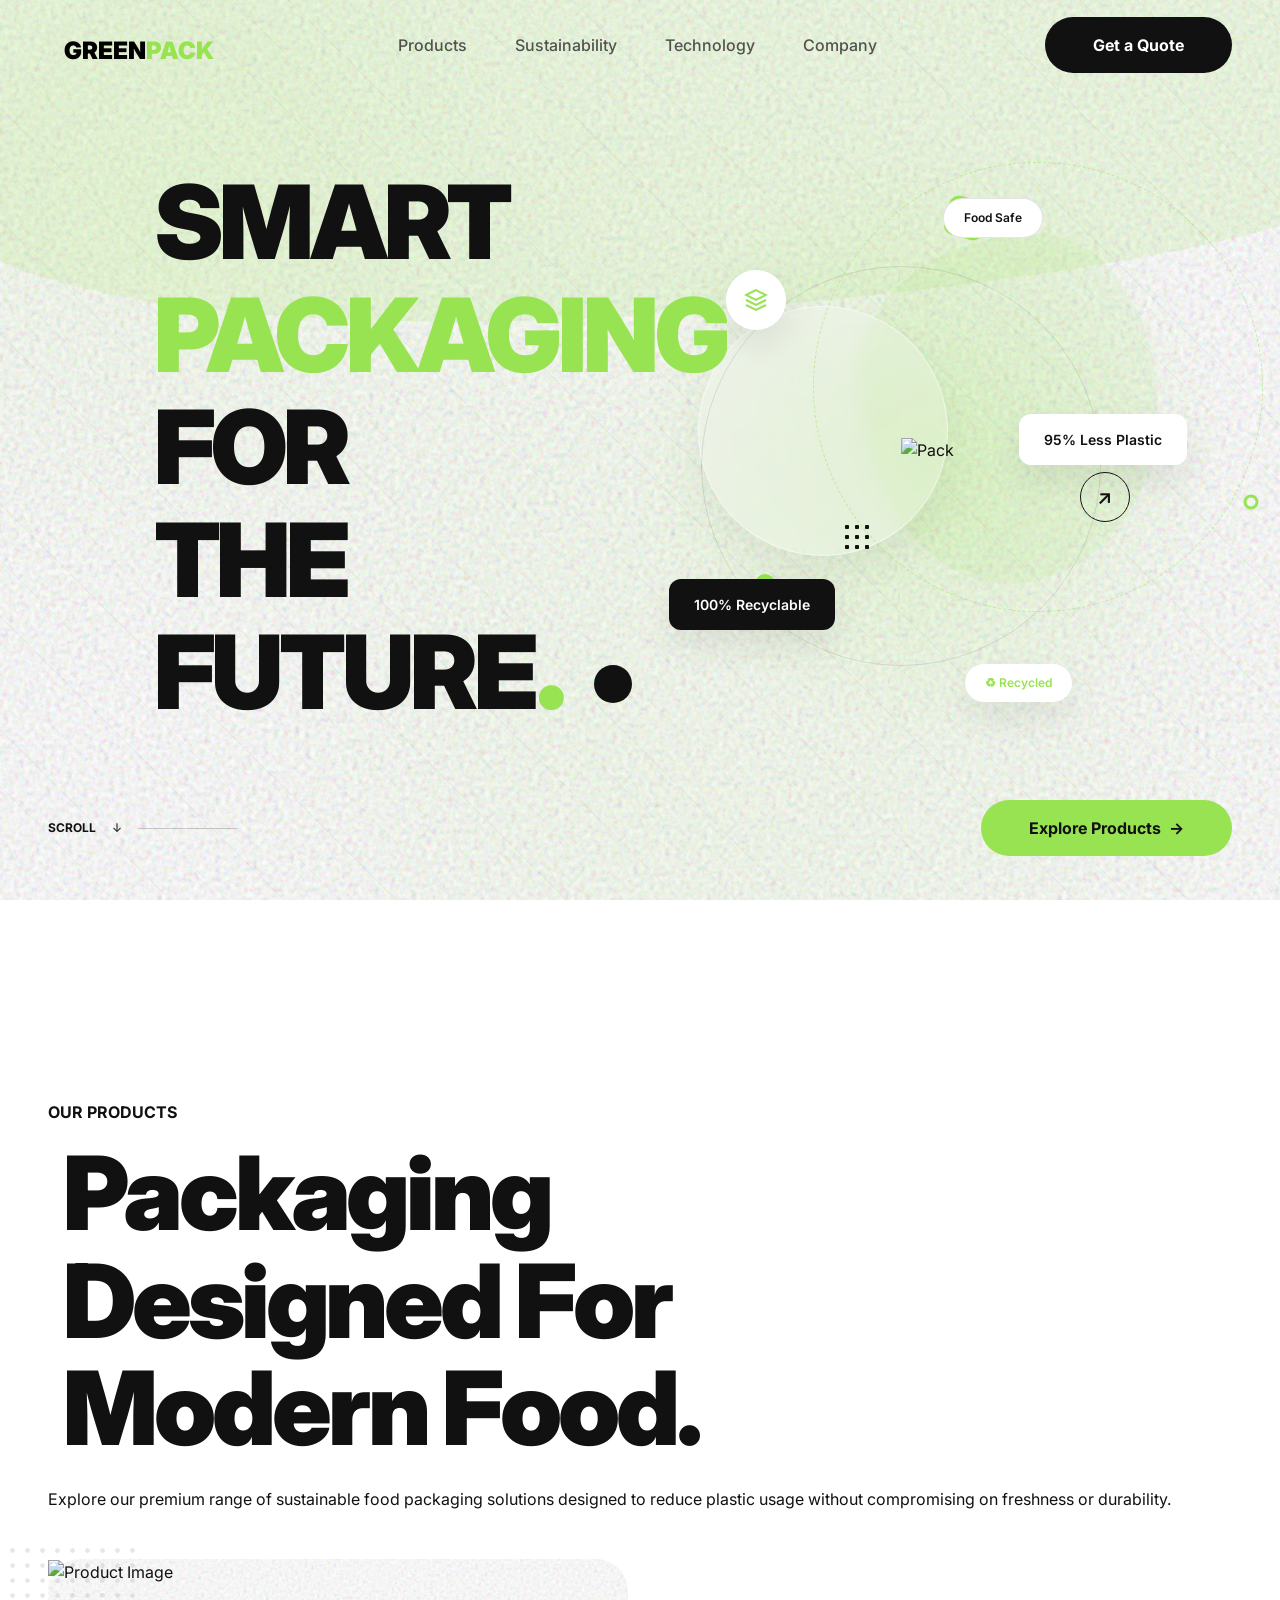
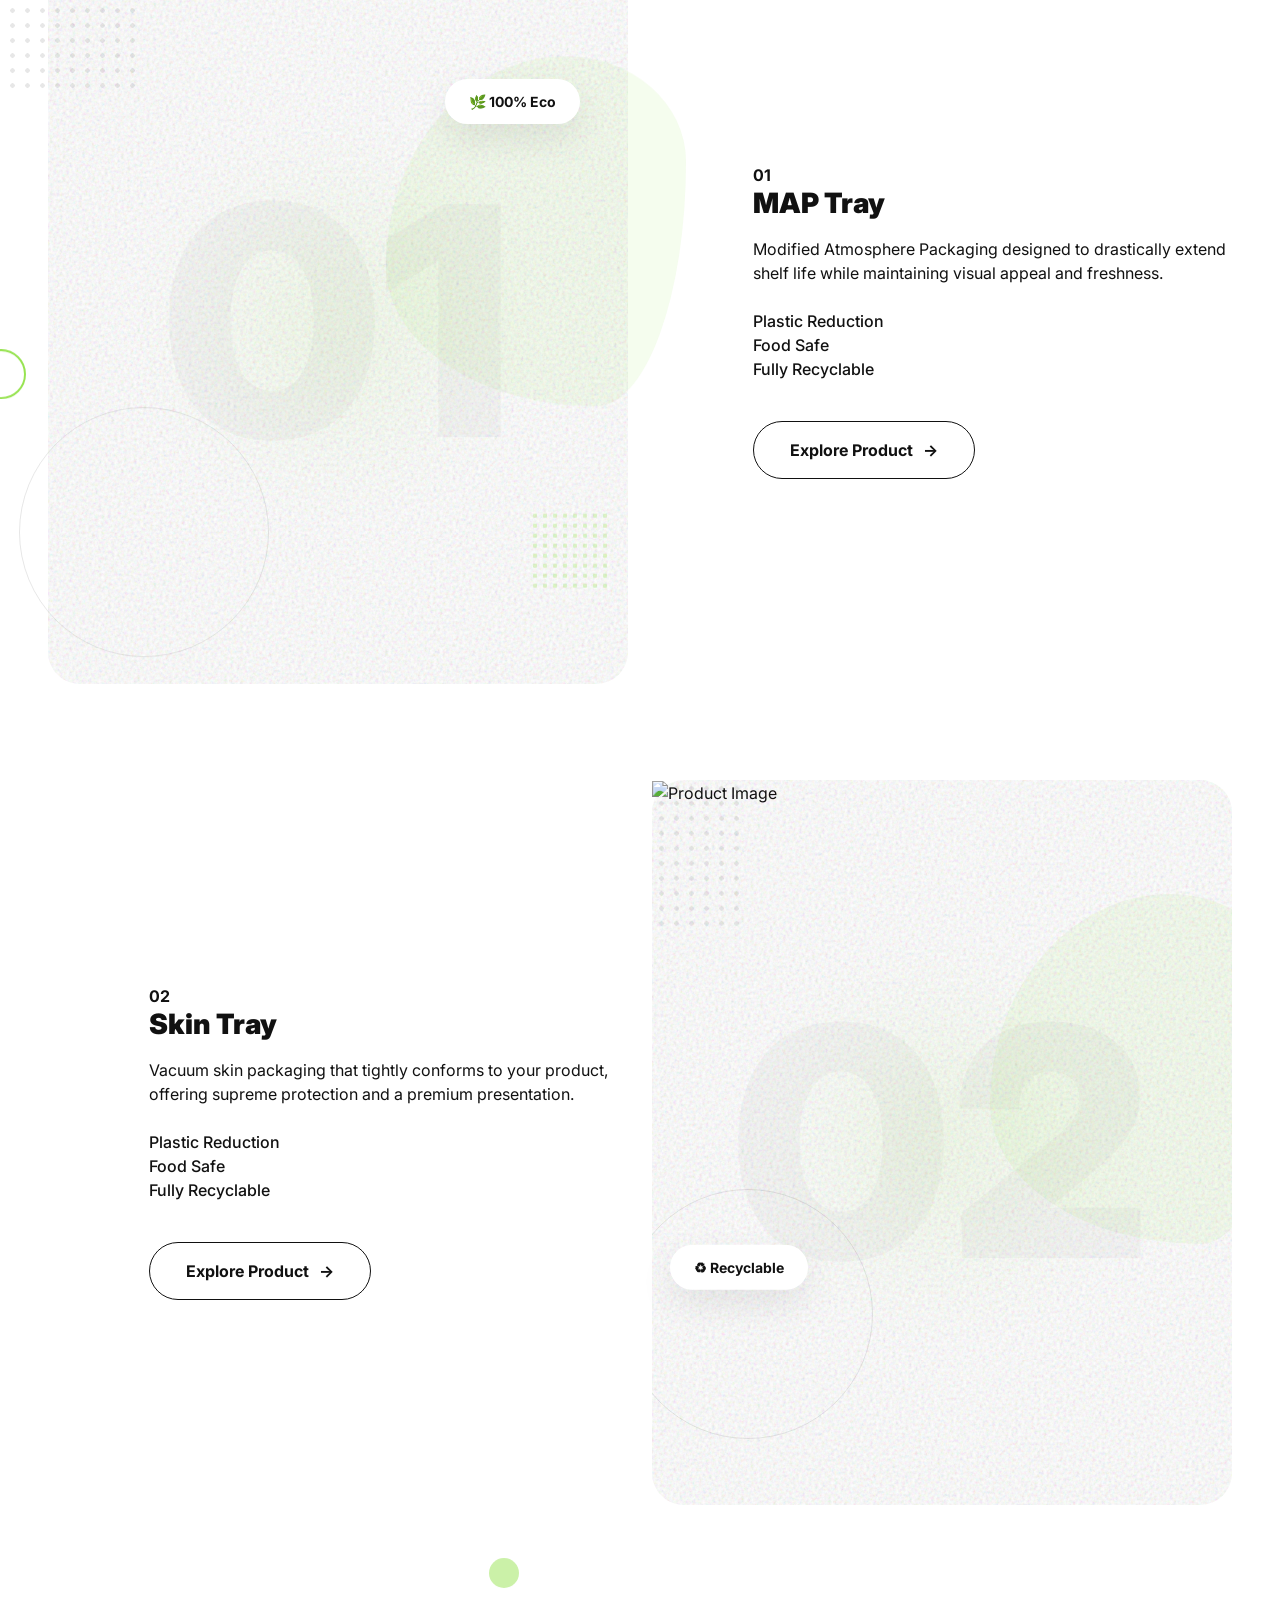
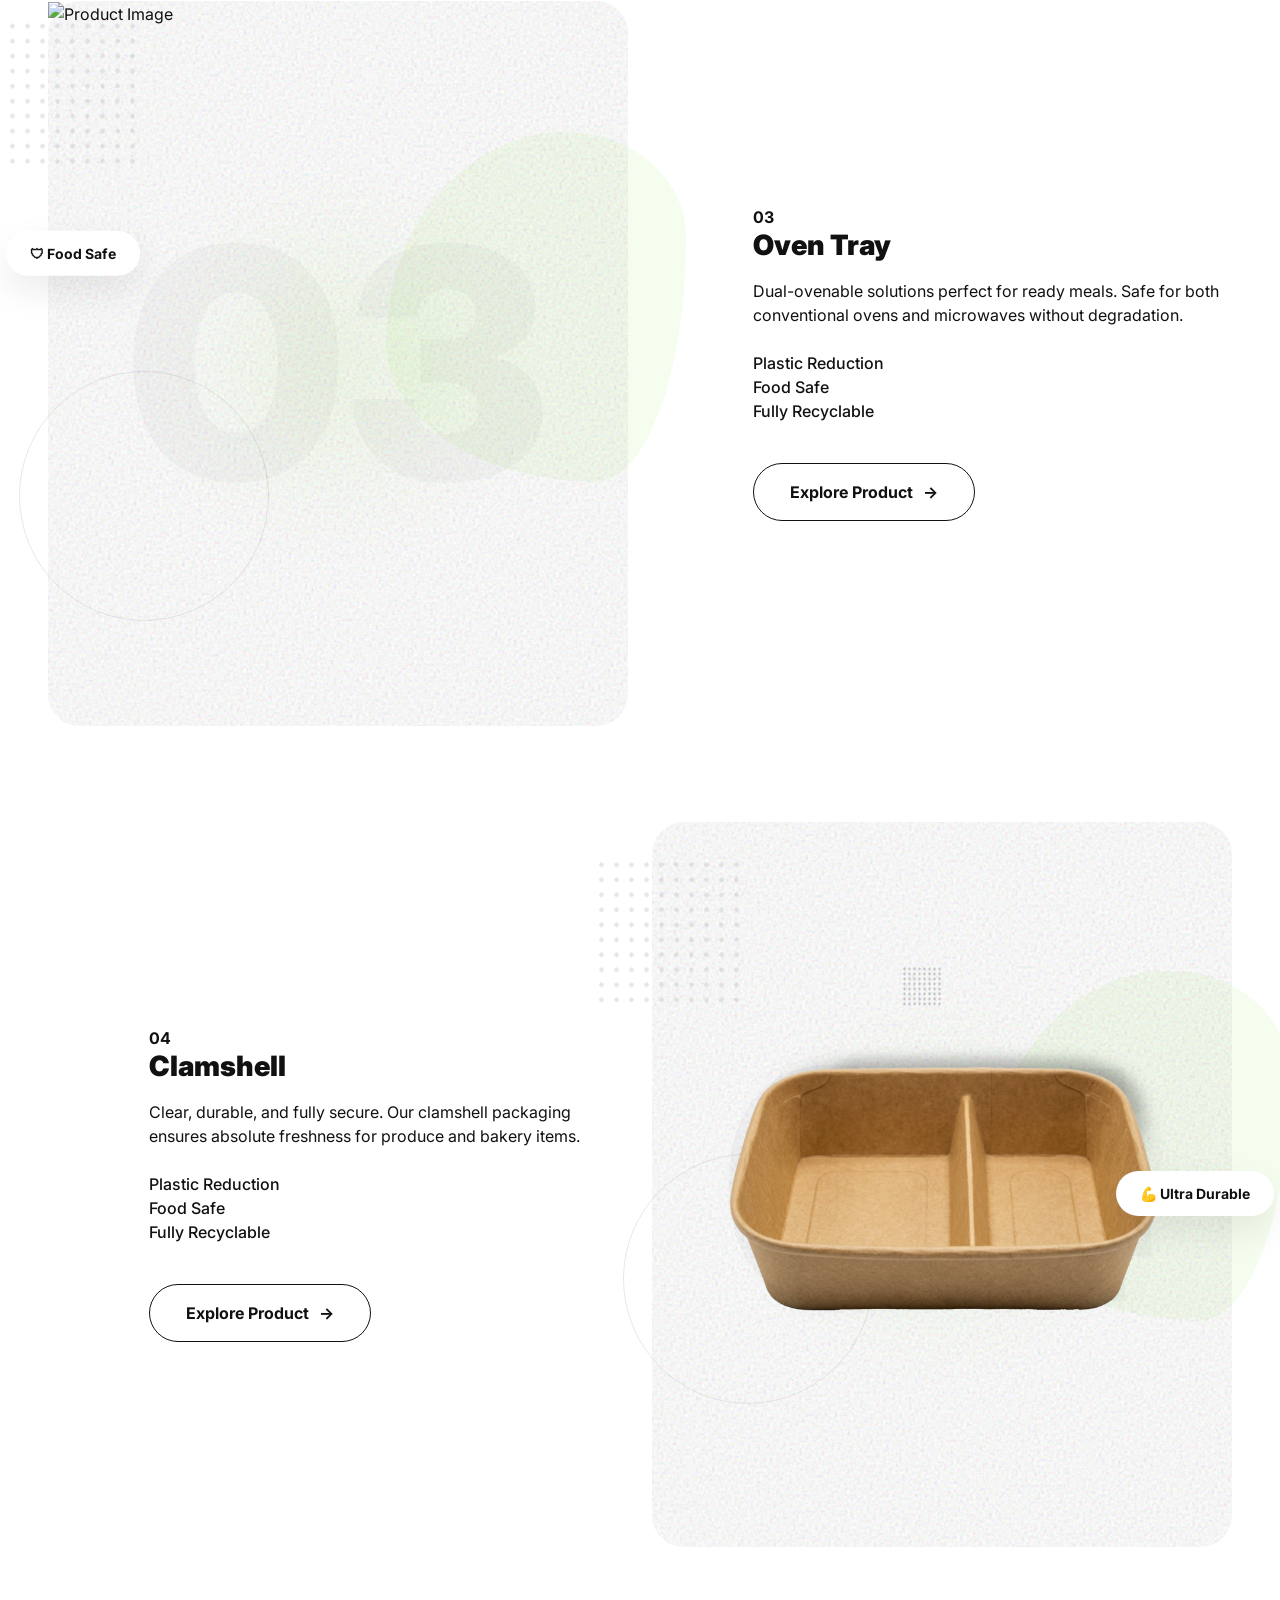
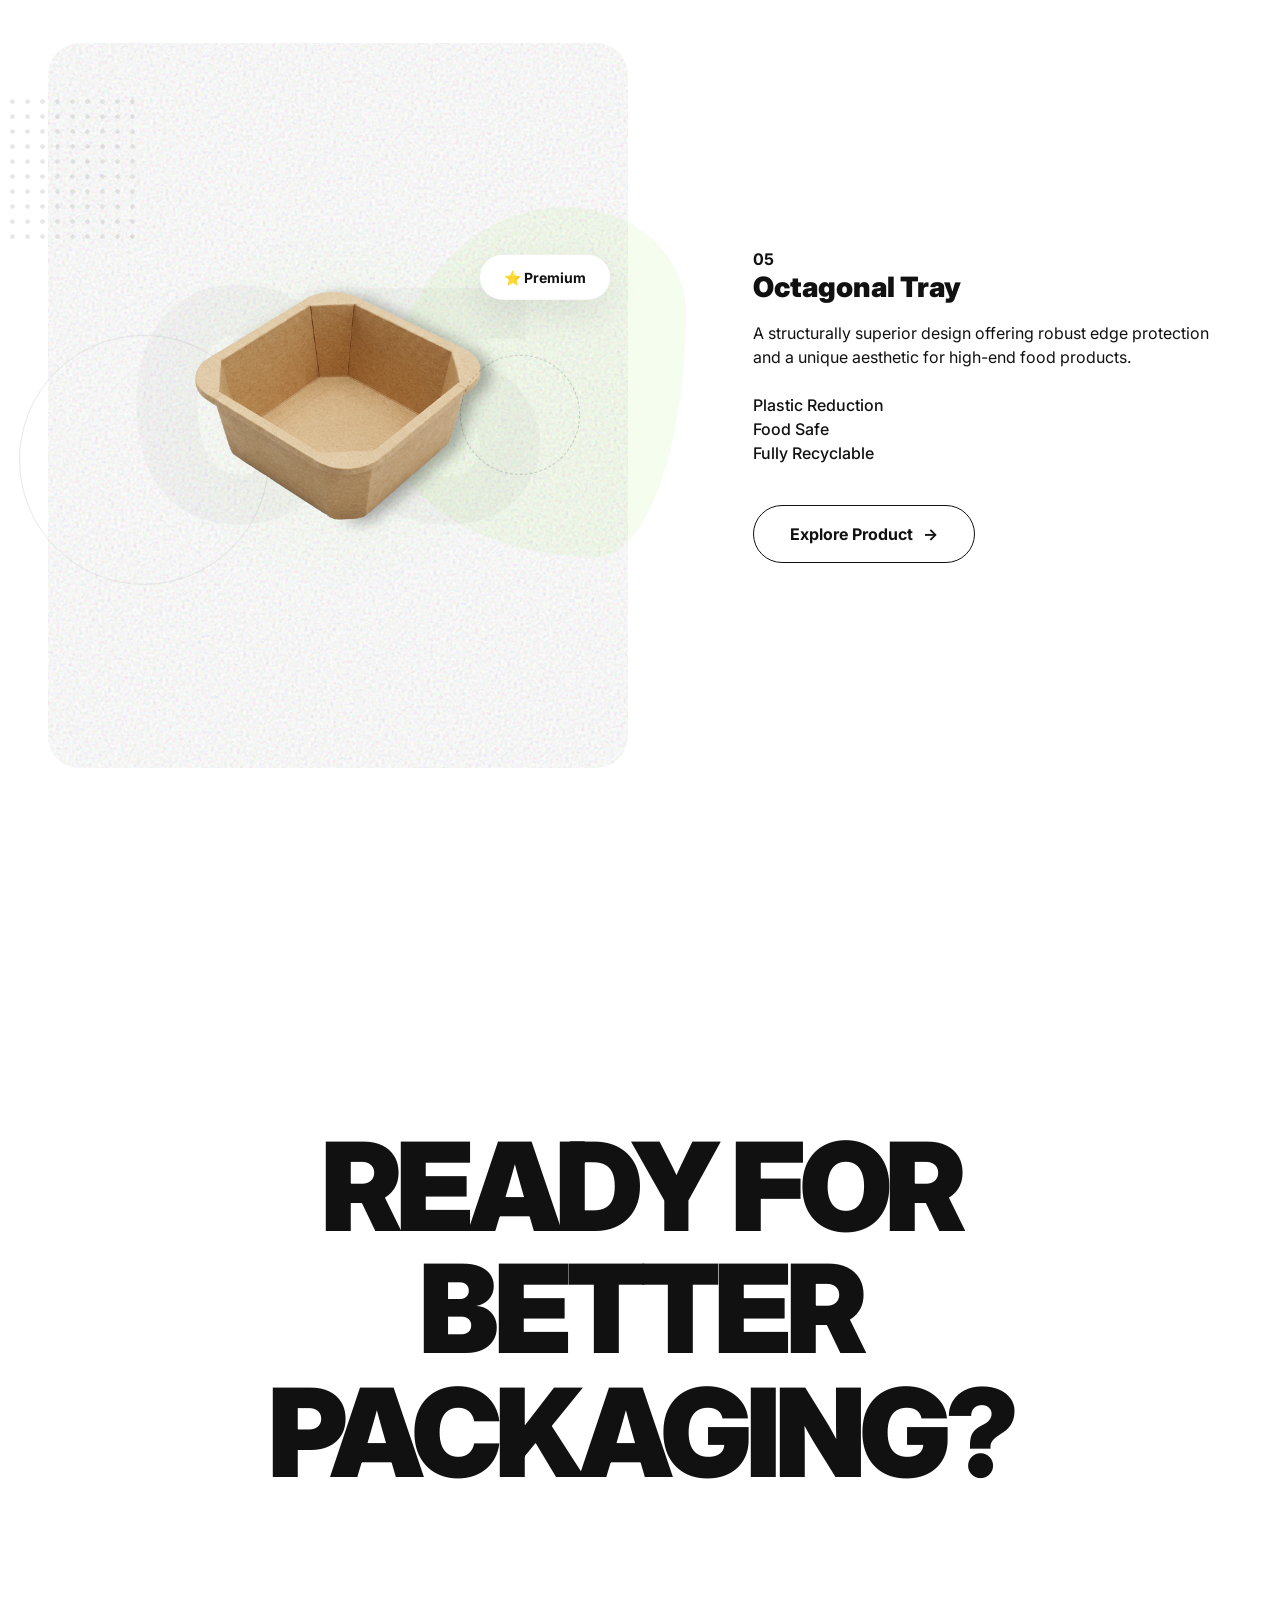
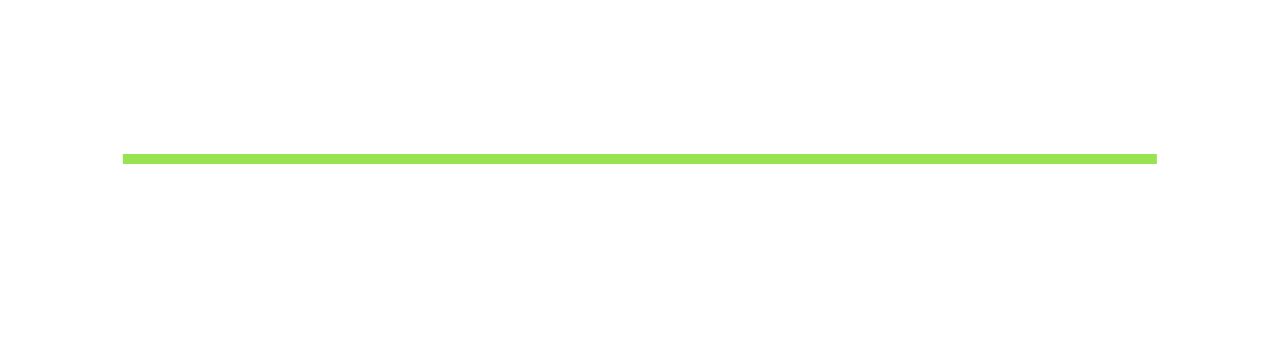
==== index.html @ 32e62add "first commit" ====
<!DOCTYPE html>
<html lang="en">
<head>
    <meta charset="UTF-8">
    <meta name="viewport" content="width=device-width, initial-scale=1.0">
    <title>GreenPack | Smart Packaging</title>
    <!-- Google Fonts -->
    <link rel="preconnect" href="https://fonts.googleapis.com">
    <link rel="preconnect" href="https://fonts.gstatic.com" crossorigin>
    <link href="https://fonts.googleapis.com/css2?family=Inter:wght@400;500;800;900&display=swap" rel="stylesheet">
    <!-- Bootstrap 5 CSS -->
    <link href="https://cdn.jsdelivr.net/npm/bootstrap@5.3.3/dist/css/bootstrap.min.css" rel="stylesheet">
    <!-- Custom Styles -->
    <link href="css/home.css" rel="stylesheet">
</head>
<body>

    <!-- Layer 5: Noise Overlay -->
    <div class="bg-noise"></div>
    
    <!-- Layer 4: Diagonal Lines Overlay -->
    <div class="bg-lines"></div>

    <!-- Layer 3: Blurred Green Circles -->
    <div class="blur-circle blur-circle-1"></div>
    <div class="blur-circle blur-circle-2"></div>

    <!-- Layer 1 & 2: Top Organic Green Shape & Paper texture (paper texture combined with noise) -->
    <div class="top-organic-shape"></div>

    <!-- Navbar -->
    <nav class="navbar navbar-expand-lg fixed-top custom-nav" id="mainNav">
        <div class="container-fluid px-4 px-lg-5">
            <a class="navbar-brand fw-black" href="#">GREEN<span class="text-accent">PACK</span></a>
            
            <button class="navbar-toggler" type="button" data-bs-toggle="collapse" data-bs-target="#navContent">
                <span class="navbar-toggler-icon"></span>
            </button>
            
            <div class="collapse navbar-collapse" id="navContent">
                <ul class="navbar-nav mx-auto mb-2 mb-lg-0 fw-medium">
                    <li class="nav-item"><a class="nav-link mx-3" href="product.html">Products</a></li>
                    <li class="nav-item"><a class="nav-link mx-3" href="#">Sustainability</a></li>
                    <li class="nav-item"><a class="nav-link mx-3" href="#">Technology</a></li>
                    <li class="nav-item"><a class="nav-link mx-3" href="#">Company</a></li>
                </ul>
                <div class="d-flex">
                    <a href="#" class="btn btn-cta btn-dark rounded-pill px-5 py-3 fw-bold">Get a Quote</a>
                </div>
            </div>
        </div>
    </nav>

    <!-- Hero Section -->
    <section class="hero-section d-flex align-items-center relative" id="hero">
        <div class="container-fluid h-100 position-relative">
            
            <!-- Mobile Product Area (Displays first on mobile) -->
            <div class="d-block d-lg-none mobile-product-area">
                <div class="auto-scroll-wrapper mx-auto overflow-hidden position-relative w-100 h-100">
                    <div >
                        <!-- User will add pack photos here -->
                        <img src="assets/images/scroll.png" class="auto-scroll-img" alt="Pack">
                        <img src="assets/images/scroll1.png" class="auto-scroll-img" alt="Pack">
                        <img src="assets/images/scroll2.png" class="auto-scroll-img" alt="Pack">
                    </div>
                </div>
            </div>

            <!-- Typography Content (Left 12%) -->
            <div class="hero-text-content">
                <h1 class="hero-headline">
                    <div class="line-mask"><span class="line-inner">SMART</span></div>
                    <div class="line-mask"><span class="line-inner"><span class="text-accent">PACKAGING</span></span></div>
                    <div class="line-mask"><span class="line-inner">FOR</span></div>
                    <div class="line-mask"><span class="line-inner">THE</span></div>
                    <div class="line-mask">
                        <span class="line-inner">
                            FUTURE<span class="oversized-period">.</span>
                            <div class="oversized-circle-deco"></div>
                        </span>
                    </div>
                </h1>
            </div>

            <!-- Product Area (Desktop Right Side) -->
            <div class="hero-product-area d-none d-lg-block parallax-container">
                <!-- Layer 6: Radial glow -->
                <div class="radial-glow"></div>
                
                <!-- Background decor behind image -->
                <div class="decor-blob"></div>
                <div class="glass-circle"></div>
                <div class="outlined-circle"></div>
                <div class="dashed-circle"></div>
                
                <div class="small-abstract shape-1"></div>
                <div class="small-abstract shape-2"></div>

                <!-- Floating Elements -->
                <div class="float-el eco-icon" data-speed="0.05">
                    <svg viewBox="0 0 24 24" width="24" height="24" stroke="currentColor" stroke-width="2" fill="none"><path d="M12 2L2 7l10 5 10-5-10-5zM2 17l10 5 10-5M2 12l10 5 10-5"></path></svg>
                </div>
                
                <div class="float-el badge-card card-less-plastic" data-speed="-0.03">95% Less Plastic</div>
                
                <div class="float-el badge-card card-recyclable" data-speed="0.08">100% Recyclable</div>
                
                <div class="float-el badge-pill pill-food-safe" data-speed="-0.04">Food Safe</div>
                
                <div class="float-el badge-pill pill-recycled" data-speed="0.06">♻ Recycled</div>
                
                <div class="float-el tiny-dots" data-speed="0.02"></div>
                <div class="float-el outlined-arrow" data-speed="-0.05">↗</div>
                
                <div class="auto-scroll-wrapper overflow-hidden position-relative" style="width: 80%; height: 70%; position: absolute; top: 50%; left: 50%; transform: translate(-50%, -50%); z-index: 30;">
                    <div class="photo-slideshow h-100 w-100 position-relative">
                        <!-- User will add pack photos here -->
                        <img src="assets/images/scroll.png" class="slide-photo active" alt="Pack">
                        <img src="assets/images/scroll1.png" class="slide-photo" alt="Pack">
                        <img src="assets/images/scroll2.png" class="slide-photo" alt="Pack">
                    </div>
                </div>
            </div>

        </div>

        <!-- Bottom Area -->
        <div class="bottom-area d-flex align-items-center w-100 px-4 px-lg-5 pb-4">
            <div class="scroll-indicator d-flex align-items-center gap-3">
                <span class="fw-bold tracking-wide">SCROLL</span>
                <span class="arrow-down">↓</span>
                <div class="horizontal-line"></div>
            </div>
            
            <div class="ms-auto">
                <a href="#" class="btn btn-explore rounded-pill px-5 py-3 fw-bold d-flex align-items-center gap-2">
                    Explore Products
                    <span>→</span>
                </a>
            </div>
        </div>
    </section>

    <!-- Packaging Gallery Section -->
    <section class="packaging-gallery position-relative" id="gallery">
        
        <!-- Scroll Progress Navigation -->
        <div class="gallery-progress-nav d-none d-lg-flex flex-column align-items-center gap-3 position-fixed top-50 translate-middle-y end-0 me-4 z-3">
            <div class="nav-dot active" data-target="block-1"></div>
            <div class="nav-dot" data-target="block-2"></div>
            <div class="nav-dot" data-target="block-3"></div>
            <div class="nav-dot" data-target="block-4"></div>
            <div class="nav-dot" data-target="block-5"></div>
        </div>

        <div class="container-fluid px-4 px-lg-5">
            
            <!-- Header -->
            <div class="gallery-header mb-5">
                <p class="small-label fw-bold tracking-wide mb-3">OUR PRODUCTS</p>
                <h2 class="gallery-title fw-black split-text">
                    Packaging<br>
                    Designed For<br>
                    Modern Food.
                </h2>
                <p class="gallery-desc mt-4 fade-up-el">
                    Explore our premium range of sustainable food packaging solutions designed to reduce plastic usage without compromising on freshness or durability.
                </p>
            </div>

            <!-- Block 1 (Image Left) -->
            <div class="row align-items-center product-block anim-type-1 my-5 pb-5" id="block-1">
                <div class="col-lg-6 mb-5 mb-lg-0 position-relative">
                    <!-- Floating Decor -->
                    <div class="float-decor badge-eco" data-speed="0.05">🌿 100% Eco</div>
                    <div class="float-decor dot-pattern" data-speed="-0.03"></div>
                    <div class="float-decor circle-outline" data-speed="0.02"></div>
                    
                    <div class="img-wrapper magnetic-wrap">
                        <div class="bg-glow cursor-follow"></div>
                        <div class="bg-circle-outline parallax-fast"></div>
                        <div class="bg-dots parallax-slow"></div>
                        <div class="bg-blob parallax-slow"></div>
                        <div class="bg-paper"></div>
                        <div class="watermark">01</div>
                        <img src="assets/images/2.png" class="gallery-pack-image" alt="Product Image">
                    </div>
                </div>
                <div class="col-lg-5 offset-lg-1 text-area">
                    <div class="prod-num fw-bold">01</div>
                    <h3 class="prod-title fw-black split-text">MAP Tray</h3>
                    <p class="prod-desc mt-3 fade-up-el">Modified Atmosphere Packaging designed to drastically extend shelf life while maintaining visual appeal and freshness.</p>
                    <ul class="feature-list list-unstyled mt-4 fw-medium fade-up-el">
                        <li><span class="bullet"></span> Plastic Reduction</li>
                        <li><span class="bullet"></span> Food Safe</li>
                        <li><span class="bullet"></span> Fully Recyclable</li>
                    </ul>
                    <a href="#" class="btn-magnetic btn-cta-link mt-4 fw-bold fade-up-el">
                        <span class="btn-text">Explore Product</span>
                        <span class="btn-arrow">&rarr;</span>
                        <div class="btn-fill"></div>
                    </a>
                </div>
            </div>

            <!-- Block 2 (Image Right) -->
            <div class="row align-items-center product-block anim-type-2 flex-lg-row-reverse my-5 pb-5" id="block-2">
                <div class="col-lg-6 mb-5 mb-lg-0 position-relative">
                    <!-- Floating Decor -->
                    <div class="float-decor badge-recycle" data-speed="-0.04">♻ Recyclable</div>
                    <div class="float-decor pill-shape" data-speed="0.06"></div>
                    <div class="float-decor outline-leaf" data-speed="-0.02"></div>

                    <div class="img-wrapper magnetic-wrap">
                        <div class="bg-glow cursor-follow"></div>
                        <div class="bg-circle-outline parallax-fast"></div>
                        <div class="bg-dots parallax-slow"></div>
                        <div class="bg-blob parallax-slow"></div>
                        <div class="bg-paper"></div>
                        <div class="watermark">02</div>
                        <img src="assets/images/4.png" class="gallery-pack-image" alt="Product Image">
                    </div>
                </div>
                <div class="col-lg-5 text-area">
                    <div class="prod-num fw-bold">02</div>
                    <h3 class="prod-title fw-black split-text">Skin Tray</h3>
                    <p class="prod-desc mt-3 fade-up-el">Vacuum skin packaging that tightly conforms to your product, offering supreme protection and a premium presentation.</p>
                    <ul class="feature-list list-unstyled mt-4 fw-medium fade-up-el">
                        <li><span class="bullet"></span> Plastic Reduction</li>
                        <li><span class="bullet"></span> Food Safe</li>
                        <li><span class="bullet"></span> Fully Recyclable</li>
                    </ul>
                    <a href="#" class="btn-magnetic btn-cta-link mt-4 fw-bold fade-up-el">
                        <span class="btn-text">Explore Product</span>
                        <span class="btn-arrow">&rarr;</span>
                        <div class="btn-fill"></div>
                    </a>
                </div>
            </div>

            <!-- Block 3 (Image Left) -->
            <div class="row align-items-center product-block anim-type-3 my-5 pb-5" id="block-3">
                <div class="col-lg-6 mb-5 mb-lg-0 position-relative">
                    <!-- Floating Decor -->
                    <div class="float-decor badge-safe" data-speed="0.03">🛡 Food Safe</div>
                    <div class="float-decor circle-filled" data-speed="-0.05"></div>
                    <div class="float-decor paper-icon" data-speed="0.04"></div>

                    <div class="img-wrapper magnetic-wrap">
                        <div class="bg-glow cursor-follow"></div>
                        <div class="bg-circle-outline parallax-fast"></div>
                        <div class="bg-dots parallax-slow"></div>
                        <div class="bg-blob parallax-slow"></div>
                        <div class="bg-paper"></div>
                        <div class="watermark">03</div>
                        <img src="assets/images/5.png" class="gallery-pack-image" alt="Product Image">
                    </div>
                </div>
                <div class="col-lg-5 offset-lg-1 text-area">
                    <div class="prod-num fw-bold">03</div>
                    <h3 class="prod-title fw-black split-text">Oven Tray</h3>
                    <p class="prod-desc mt-3 fade-up-el">Dual-ovenable solutions perfect for ready meals. Safe for both conventional ovens and microwaves without degradation.</p>
                    <ul class="feature-list list-unstyled mt-4 fw-medium fade-up-el">
                        <li><span class="bullet"></span> Plastic Reduction</li>
                        <li><span class="bullet"></span> Food Safe</li>
                        <li><span class="bullet"></span> Fully Recyclable</li>
                    </ul>
                    <a href="#" class="btn-magnetic btn-cta-link mt-4 fw-bold fade-up-el">
                        <span class="btn-text">Explore Product</span>
                        <span class="btn-arrow">&rarr;</span>
                        <div class="btn-fill"></div>
                    </a>
                </div>
            </div>

            <!-- Block 4 (Image Right) -->
            <div class="row align-items-center product-block anim-type-4 flex-lg-row-reverse my-5 pb-5" id="block-4">
                <div class="col-lg-6 mb-5 mb-lg-0 position-relative">
                    <!-- Floating Decor -->
                    <div class="float-decor badge-durable" data-speed="-0.06">💪 Ultra Durable</div>
                    <div class="float-decor dot-pattern-small" data-speed="0.02"></div>
                    
                    <div class="img-wrapper magnetic-wrap">
                        <div class="bg-glow cursor-follow"></div>
                        <div class="bg-circle-outline parallax-fast"></div>
                        <div class="bg-dots parallax-slow"></div>
                        <div class="bg-blob parallax-slow"></div>
                        <div class="bg-paper"></div>
                        <div class="watermark">04</div>
                        <img src="assets/images/7.png" class="gallery-pack-image" alt="Product Image">
                    </div>
                </div>
                <div class="col-lg-5 text-area">
                    <div class="prod-num fw-bold">04</div>
                    <h3 class="prod-title fw-black split-text">Clamshell</h3>
                    <p class="prod-desc mt-3 fade-up-el">Clear, durable, and fully secure. Our clamshell packaging ensures absolute freshness for produce and bakery items.</p>
                    <ul class="feature-list list-unstyled mt-4 fw-medium fade-up-el">
                        <li><span class="bullet"></span> Plastic Reduction</li>
                        <li><span class="bullet"></span> Food Safe</li>
                        <li><span class="bullet"></span> Fully Recyclable</li>
                    </ul>
                    <a href="#" class="btn-magnetic btn-cta-link mt-4 fw-bold fade-up-el">
                        <span class="btn-text">Explore Product</span>
                        <span class="btn-arrow">&rarr;</span>
                        <div class="btn-fill"></div>
                    </a>
                </div>
            </div>

            <!-- Block 5 (Image Left) -->
            <div class="row align-items-center product-block anim-type-5 my-5 pb-5" id="block-5">
                <div class="col-lg-6 mb-5 mb-lg-0 position-relative">
                    <!-- Floating Decor -->
                    <div class="float-decor badge-premium" data-speed="0.04">⭐ Premium</div>
                    <div class="float-decor circle-outline-large" data-speed="-0.03"></div>

                    <div class="img-wrapper magnetic-wrap">
                        <div class="bg-glow cursor-follow"></div>
                        <div class="bg-circle-outline parallax-fast"></div>
                        <div class="bg-dots parallax-slow"></div>
                        <div class="bg-blob parallax-slow"></div>
                        <div class="bg-paper"></div>
                        <div class="watermark">05</div>
                        <img src="assets/images/8.png" class="gallery-pack-image" alt="Product Image">
                    </div>
                </div>
                <div class="col-lg-5 offset-lg-1 text-area">
                    <div class="prod-num fw-bold">05</div>
                    <h3 class="prod-title fw-black split-text">Octagonal Tray</h3>
                    <p class="prod-desc mt-3 fade-up-el">A structurally superior design offering robust edge protection and a unique aesthetic for high-end food products.</p>
                    <ul class="feature-list list-unstyled mt-4 fw-medium fade-up-el">
                        <li><span class="bullet"></span> Plastic Reduction</li>
                        <li><span class="bullet"></span> Food Safe</li>
                        <li><span class="bullet"></span> Fully Recyclable</li>
                    </ul>
                    <a href="#" class="btn-magnetic btn-cta-link mt-4 fw-bold fade-up-el">
                        <span class="btn-text">Explore Product</span>
                        <span class="btn-arrow">&rarr;</span>
                        <div class="btn-fill"></div>
                    </a>
                </div>
            </div>

        </div>

        <!-- Ending Animation Block -->
        <div class="gallery-ending-block text-center position-relative w-100 overflow-hidden" style="padding: 250px 0;">
            <div class="ending-text-wrapper">
                <h2 class="ending-title fw-black">
                    READY FOR<br>
                    BETTER<br>
                    PACKAGING?
                </h2>
            </div>
            <div class="ending-green-line"></div>
        </div>

    </section>

    <!-- Bootstrap 5 JS Bundle -->
    <script src="https://cdn.jsdelivr.net/npm/bootstrap@5.3.3/dist/js/bootstrap.bundle.min.js"></script>
    <!-- Custom Script -->
    <script src="js/home.js"></script>
</body>
</html>
---- css/home.css ----
:root {
    --bg-color: #FFFFFF;
    --accent: #97E351;
    --text-color: #111111;
    --font-primary: 'Inter', sans-serif;
    --nav-height: 90px;
}

body, html {
    margin: 0;
    padding: 0;
    width: 100%;
    background-color: var(--bg-color);
    color: var(--text-color);
    font-family: var(--font-primary);
    overflow-x: hidden;
    scroll-behavior: smooth;
}

/* =================================================
   LAYER 5 & 2: NOISE & TEXTURE
================================================= */
.bg-noise {
    position: fixed;
    top: 0; left: 0; width: 100vw; height: 100vh;
    pointer-events: none;
    z-index: 0;
    opacity: 0.4;
    background-image: url('data:image/svg+xml,%3Csvg viewBox="0 0 200 200" xmlns="http://www.w3.org/2000/svg"%3E%3Cfilter id="noiseFilter"%3E%3CfeTurbulence type="fractalNoise" baseFrequency="0.85" numOctaves="3" stitchTiles="stitch"/%3E%3C/filter%3E%3Crect width="100%25" height="100%25" filter="url(%23noiseFilter)"/%3E%3C/svg%3E');
}

/* =================================================
   LAYER 4: DIAGONAL LINES
================================================= */
.bg-lines {
    position: fixed;
    top: 0; left: 0; width: 100vw; height: 100vh;
    pointer-events: none;
    z-index: 1;
    opacity: 0.03;
    background: repeating-linear-gradient(
        45deg,
        var(--text-color),
        var(--text-color) 1px,
        transparent 1px,
        transparent 40px
    );
}

/* =================================================
   LAYER 3: BLURRED GREEN CIRCLES
================================================= */
.blur-circle {
    position: absolute;
    border-radius: 50%;
    background-color: var(--accent);
    filter: blur(120px);
    opacity: 0.07;
    z-index: 1;
    pointer-events: none;
}
.blur-circle-1 {
    width: 600px; height: 600px;
    top: -10%; left: -10%;
}
.blur-circle-2 {
    width: 800px; height: 800px;
    bottom: -20%; right: 10%;
}

/* =================================================
   PHOTO SLIDESHOW (Replaces Auto-Scroll Marquee)
================================================= */
.auto-scroll-wrapper {
    pointer-events: none;
    z-index: 10;
}
.photo-slideshow {
    display: block;
    position: relative;
    width: 100%;
    height: 100%;
}
.slide-photo {
    position: absolute;
    top: 50%;
    left: 50%;
    transform: translate(-50%, -50%) scale(0.9);
    max-height: 100%;
    max-width: 100%;
    object-fit: contain;
    opacity: 0;
    transition: opacity 1.2s cubic-bezier(0.25, 1, 0.5, 1), transform 1.2s cubic-bezier(0.25, 1, 0.5, 1);
}
.slide-photo.active {
    opacity: 1;
    transform: translate(-50%, -50%) scale(1);
    z-index: 2;
}

/* =================================================
   LAYER 1: TOP ORGANIC SHAPE
================================================= */
.top-organic-shape {
    position: absolute;
    top: -10%; left: -5%;
    width: 110vw;
    height: 45vh;
    background: var(--accent);
    border-radius: 0 0 50% 50% / 0 0 20% 40%;
    transform: rotate(-4deg);
    z-index: 2;
    opacity: 0.15;
    pointer-events: none;
    animation: morph 20s ease-in-out infinite alternate;
}

@keyframes morph {
    0% { border-radius: 0 0 50% 50% / 0 0 20% 40%; transform: rotate(-4deg) scale(1); }
    100% { border-radius: 0 0 60% 40% / 0 0 30% 20%; transform: rotate(-2deg) scale(1.05); }
}

/* =================================================
   NAVBAR
================================================= */
#mainNav.custom-nav {
    height: var(--nav-height) !important;
    background: transparent;
    transition: all 0.4s cubic-bezier(0.25, 1, 0.5, 1);
    z-index: 1030 !important;
    width: 100%;
}
#mainNav.custom-nav.glass {
    background: rgba(255, 255, 255, 0.9) !important;
    backdrop-filter: blur(20px) !important;
    -webkit-backdrop-filter: blur(20px) !important;
    border-bottom: 1px solid rgba(17,17,17,0.05) !important;
}
@media (min-width: 992px) {
    #mainNav #navContent.collapse:not(.show) {
        display: flex !important;
        visibility: visible !important;
    }
}
#mainNav .navbar-brand {
    font-family: var(--font-primary) !important;
    font-weight: 900 !important;
    font-size: 1.5rem !important;
    padding-left: 1rem !important;
    padding-top: 1rem !important;
}
#mainNav .nav-link {
    font-family: var(--font-primary) !important;
}
.fw-black {
    font-weight: 900 !important;
}
.text-accent {
    color: var(--accent) !important;
}
.btn-cta {
    background-color: var(--text-color);
    color: #fff;
    border: none;
    transition: transform 0.3s ease, box-shadow 0.3s ease;
}
.btn-cta:hover {
    transform: translateY(-2px);
    box-shadow: 0 10px 25px rgba(0,0,0,0.15);
    background-color: #000;
}

/* =================================================
   HERO LAYOUT
================================================= */
.hero-section {
    position: relative;
    width: 100%;
    height: 100vh;
    min-height: 800px;
    z-index: 10;
    overflow: hidden;
}

/* =================================================
   TYPOGRAPHY
================================================= */
.hero-text-content {
    position: absolute;
    left: 12%;
    top: 50%;
    transform: translateY(-50%);
    z-index: 20;
}
.hero-headline {
    font-size: clamp(60px, 8vw, 130px);
    line-height: 1.05;
    font-weight: 900;
    letter-spacing: -0.04em;
    margin: 0;
    display: flex;
    flex-direction: column;
}
.line-mask {
    overflow: hidden;
    padding-bottom: 5px; /* prevent clipping descenders */
}
.line-inner {
    display: block;
    transform: translateY(110%);
    opacity: 0;
    transition: transform 1s cubic-bezier(0.19, 1, 0.22, 1), opacity 1s ease;
}
.line-inner.revealed {
    transform: translateY(0);
    opacity: 1;
}

.oversized-period {
    color: var(--accent);
    font-size: 1.2em;
    line-height: 0;
    vertical-align: baseline;
}
.oversized-circle-deco {
    display: inline-block;
    width: clamp(20px, 3vw, 40px);
    height: clamp(20px, 3vw, 40px);
    background-color: var(--text-color);
    border-radius: 50%;
    margin-left: 15px;
    transform: translateY(-15%);
}

/* =================================================
   PRODUCT AREA
================================================= */
.hero-product-area {
    position: absolute;
    right: 5%;
    top: 50%;
    transform: translateY(-50%);
    width: 45%;
    height: 80%;
    z-index: 15;
}

/* Layer 6: Radial Glow */
.radial-glow {
    position: absolute;
    top: 50%; left: 50%;
    transform: translate(-50%, -50%);
    width: 600px; height: 600px;
    background: radial-gradient(circle, rgba(151,227,81,0.2) 0%, rgba(255,255,255,0) 70%);
    border-radius: 50%;
    animation: pulse 4s infinite alternate;
}
@keyframes pulse {
    0% { transform: translate(-50%, -50%) scale(1); opacity: 0.8; }
    100% { transform: translate(-50%, -50%) scale(1.1); opacity: 1; }
}

/* Decor Blobs & Circles */
.decor-blob {
    position: absolute;
    top: 20%; right: 10%;
    width: 300px; height: 350px;
    background: var(--accent);
    border-radius: 60% 40% 50% 50% / 40% 50% 50% 60%;
    opacity: 0.1;
    transition: transform 0.5s ease-out;
}
.glass-circle {
    position: absolute;
    top: 30%; left: 10%;
    width: 250px; height: 250px;
    border-radius: 50%;
    background: rgba(255,255,255,0.2);
    backdrop-filter: blur(8px);
    border: 1px solid rgba(255,255,255,0.5);
    box-shadow: 0 20px 40px rgba(0,0,0,0.05);
}
.outlined-circle {
    position: absolute;
    bottom: 20%; right: 20%;
    width: 400px; height: 400px;
    border-radius: 50%;
    border: 1px solid rgba(17,17,17,0.1);
}
.dashed-circle {
    position: absolute;
    top: 10%; left: 30%;
    width: 450px; height: 450px;
    border-radius: 50%;
    border: 1px dashed rgba(151,227,81,0.5);
    transform: rotate(0deg);
    animation: rotateDashed 30s linear infinite;
}
@keyframes rotateDashed {
    to { transform: rotate(360deg); }
}

.small-abstract {
    position: absolute;
    background: var(--accent);
}
.shape-1 {
    width: 40px; height: 40px; border-radius: 10px;
    top: 15%; right: 40%; transform: rotate(15deg);
}
.shape-2 {
    width: 20px; height: 20px; border-radius: 50%;
    bottom: 30%; left: 20%;
}

/* =================================================
   PRODUCT IMAGE STYLES
================================================= */
.gallery-pack-image {
    width: 100%;
    height: 100%;
    object-fit: contain;
    position: relative;
    z-index: 10;
    transition: transform 0.6s cubic-bezier(0.2, 0.8, 0.2, 1);
}
.img-wrapper:hover .gallery-pack-image {
    transform: scale(1.05);
}

/* Auto Scroller (Hero) */
.auto-scroll-wrapper {
    background: transparent;
    display: flex;
    align-items: center;
}
.auto-scroll-track {
    width: max-content;
    animation: infiniteScroll 15s linear infinite;
}
.auto-scroll-track:hover {
    animation-play-state: paused;
}
.auto-scroll-img {
    height: 100%;
    width: auto;
    object-fit: contain;
    padding: 20px;
    transition: transform 0.3s ease;
}
.auto-scroll-img:hover {
    transform: scale(1.05);
}

@keyframes infiniteScroll {
    0% { transform: translateX(0); }
    100% { transform: translateX(-50%); }
}

/* Floating Elements */
.float-el {
    position: absolute;
    z-index: 40;
    box-shadow: 0 15px 35px rgba(0,0,0,0.08);
    background: #fff;
    font-weight: 600;
    display: flex;
    align-items: center;
    justify-content: center;
    transition: transform 0.2s cubic-bezier(0.2, 0.8, 0.2, 1);
    animation: floatAnim 6s ease-in-out infinite;
}
@keyframes floatAnim {
    0% { transform: translateY(0px); }
    50% { transform: translateY(-15px); }
    100% { transform: translateY(0px); }
}

.eco-icon {
    top: 25%; left: 15%;
    width: 60px; height: 60px;
    border-radius: 50%;
    color: var(--accent);
    animation-delay: 0s;
}
.card-less-plastic {
    top: 45%; right: 5%;
    padding: 15px 25px;
    border-radius: 12px;
    font-size: 14px;
    animation-delay: 1s;
}
.card-recyclable {
    bottom: 25%; left: 5%;
    padding: 15px 25px;
    border-radius: 12px;
    font-size: 14px;
    color: #fff;
    background: var(--text-color);
    animation-delay: 2s;
}
.pill-food-safe {
    top: 15%; right: 30%;
    padding: 10px 20px;
    border-radius: 30px;
    font-size: 12px;
    border: 1px solid rgba(0,0,0,0.1);
    box-shadow: none;
    animation-delay: 0.5s;
}
.pill-recycled {
    bottom: 15%; right: 25%;
    padding: 10px 20px;
    border-radius: 30px;
    font-size: 12px;
    color: var(--accent);
    animation-delay: 1.5s;
}
.tiny-dots {
    top: 60%; left: 35%;
    width: 30px; height: 30px;
    background: radial-gradient(circle, var(--text-color) 2px, transparent 2.5px);
    background-size: 10px 10px;
    box-shadow: none;
    animation-delay: 0.8s;
}
.outlined-arrow {
    bottom: 40%; right: 15%;
    width: 50px; height: 50px;
    border-radius: 50%;
    border: 1px solid var(--text-color);
    background: transparent;
    font-size: 20px;
    box-shadow: none;
    animation-delay: 2.2s;
}

/* =================================================
   BOTTOM AREA
================================================= */
.bottom-area {
    position: absolute;
    bottom: 0;
    left: 0;
    z-index: 50;
    height: 120px;
}
.scroll-indicator {
    font-size: 12px;
}
.horizontal-line {
    width: 100px;
    height: 1px;
    background-color: var(--text-color);
    opacity: 0.2;
}
.btn-cta {
    background-color: var(--text-color) !important;
    color: var(--bg-color) !important;
    transition: all 0.3s ease !important;
    border: none !important;
}
.btn-cta:hover {
    background-color: var(--accent) !important;
    color: var(--text-color) !important;
    transform: translateY(-2px) !important;
}
.btn-explore {
    background-color: var(--accent);
    color: var(--text-color);
    border: none;
    transition: transform 0.3s ease, box-shadow 0.3s ease;
}
.btn-explore:hover {
    transform: translateY(-2px);
    box-shadow: 0 10px 25px rgba(151,227,81,0.4);
    background-color: #85cd46;
}

/* =================================================
   RESPONSIVE DESIGN
================================================= */
@media (max-width: 991px) {
    .hero-text-content {
        position: relative;
        left: 0;
        top: 0;
        transform: none;
        padding: 20px 20px 80px 20px;
        text-align: center;
        margin-top: 20px;
    }
    .hero-section {
        height: auto;
        min-height: 100vh;
        flex-direction: column;
        justify-content: flex-start;
        padding-top: var(--nav-height);
    }
    .mobile-product-area {
        width: 100%;
        height: 40vh;
        position: relative;
        margin-top: 20px;
    }
    .mobile-product-area .product-placeholder {
        position: absolute;
        top: 50%; left: 50%;
        transform: translate(-50%, -50%);
        width: 80%; height: 80%;
        border: 2px dashed rgba(17,17,17,0.1);
        border-radius: 20px;
        display: flex; align-items: center; justify-content: center;
    }
    .mobile-product-area .product-placeholder::after {
        content: "Product Image Area";
        color: rgba(17,17,17,0.3);
    }
    .bottom-area {
        position: relative;
        height: auto;
        padding-top: 30px;
        flex-direction: column;
        gap: 30px;
    }
    .horizontal-line {
        display: none;
    }
}

/* =================================================
   PREMIUM PACKAGING GALLERY
================================================= */
.packaging-gallery {
    padding-top: 200px;
    padding-bottom: 200px;
    background-color: var(--bg-color);
    position: relative;
    z-index: 20;
    overflow-x: hidden;
}

/* Scroll Progress Nav */
.gallery-progress-nav {
    mix-blend-mode: difference;
}
.nav-dot {
    width: 10px;
    height: 10px;
    border-radius: 50%;
    background: rgba(255, 255, 255, 0.3);
    border: 2px solid transparent;
    transition: all 0.4s ease;
    cursor: pointer;
}
.nav-dot.active {
    background: transparent;
    border-color: var(--accent);
    transform: scale(1.5);
}

/* Typography Enhancements */
.gallery-title {
    font-size: clamp(60px, 8vw, 110px);
    line-height: 1.05;
    letter-spacing: -0.04em;
}
.watermark {
    position: absolute;
    top: 50%; left: 50%;
    transform: translate(-50%, -50%);
    font-size: clamp(200px, 25vw, 450px);
    font-weight: 900;
    color: rgba(17,17,17,0.03);
    z-index: 0;
    pointer-events: none;
    line-height: 1;
}

/* Split Text Reveal */
.split-text .word {
    display: inline-block;
    opacity: 0;
    transform: translateY(30px);
    transition: opacity 0.8s ease, transform 0.8s cubic-bezier(0.2, 0.8, 0.2, 1);
}
.is-active .split-text .word {
    opacity: 1;
    transform: translateY(0);
}
.fade-up-el {
    opacity: 0;
    transform: translateY(20px);
    transition: opacity 1s ease 0.3s, transform 1s ease 0.3s;
}
.is-active .fade-up-el {
    opacity: 1;
    transform: translateY(0);
}

/* Magnetic Wrapper & Cursor Follow */
.magnetic-wrap {
    --mouse-x: 0;
    --mouse-y: 0;
    position: relative;
    width: 100%;
    aspect-ratio: 4 / 5;
    border-radius: 32px;
    z-index: 2;
}
.gallery-pack-image {
    width: 100%;
    height: 100%;
    object-fit: contain;
    position: relative;
    z-index: 10;
    transition: transform 0.6s cubic-bezier(0.2, 0.8, 0.2, 1), filter 0.4s ease;
    transform: translate(calc(var(--mouse-x) * 15px), calc(var(--mouse-y) * 15px));
}
.magnetic-wrap:hover .gallery-pack-image {
    transform: scale(1.05) translate(calc(var(--mouse-x) * 15px), calc(var(--mouse-y) * 15px));
    filter: drop-shadow(0 30px 40px rgba(0,0,0,0.15));
}

/* Cursor Follow Glow */
.cursor-follow {
    position: absolute;
    width: 400px;
    height: 400px;
    background: radial-gradient(circle, var(--accent) 0%, transparent 60%);
    opacity: 0.15;
    border-radius: 50%;
    top: calc(50% + var(--mouse-y) * 30px);
    left: calc(50% + var(--mouse-x) * 30px);
    transform: translate(-50%, -50%);
    filter: blur(40px);
    z-index: 1;
    transition: opacity 0.4s ease;
}
.magnetic-wrap:hover .cursor-follow {
    opacity: 0.3;
}

/* Background Elements */
.bg-paper {
    position: absolute;
    top: 0; left: 0; width: 100%; height: 100%;
    background-image: url('data:image/svg+xml,%3Csvg viewBox="0 0 200 200" xmlns="http://www.w3.org/2000/svg"%3E%3Cfilter id="noise"%3E%3CfeTurbulence type="fractalNoise" baseFrequency="0.9" numOctaves="3" stitchTiles="stitch"/%3E%3C/filter%3E%3Crect width="100%25" height="100%25" filter="url(%23noise)" opacity="0.3"/%3E%3C/svg%3E');
    z-index: 2;
    pointer-events: none;
    border-radius: 32px;
}
.parallax-slow, .parallax-fast {
    position: absolute;
    z-index: 1;
    will-change: transform;
}
.bg-blob {
    top: 10%; right: -10%;
    width: 300px; height: 350px;
    background: var(--accent);
    border-radius: 60% 40% 30% 70% / 60% 30% 70% 40%;
    opacity: 0.1;
}
.bg-circle-outline {
    bottom: -10%; left: -5%;
    width: 250px; height: 250px;
    border: 1px solid rgba(17,17,17,0.1);
    border-radius: 50%;
}
.bg-dots {
    top: -5%; left: -10%;
    width: 150px; height: 150px;
    background: radial-gradient(circle, var(--text-color) 2px, transparent 2.5px);
    background-size: 15px 15px;
    opacity: 0.1;
}

/* Floating Decor */
.float-decor {
    position: absolute;
    z-index: 15;
    will-change: transform;
}
.badge-eco, .badge-recycle, .badge-safe, .badge-durable, .badge-premium {
    background: #fff;
    padding: 12px 24px;
    border-radius: 30px;
    font-weight: 700;
    box-shadow: 0 15px 35px rgba(0,0,0,0.08);
    font-size: 14px;
}
.badge-eco { top: 10%; right: 10%; }
.badge-recycle { bottom: 15%; left: 5%; }
.badge-safe { top: 20%; left: -5%; }
.badge-durable { bottom: 10%; right: -5%; }
.badge-premium { top: 5%; right: 5%; }
.circle-outline, .circle-outline-large, .circle-filled {
    border-radius: 50%;
}
.circle-outline { width: 50px; height: 50px; border: 2px solid var(--accent); top: 50%; left: -10%; }
.circle-outline-large { width: 120px; height: 120px; border: 1px dashed rgba(17,17,17,0.2); bottom: 20%; right: 10%; }
.circle-filled { width: 30px; height: 30px; background: var(--accent); opacity: 0.5; top: 15%; right: 20%; }
.dot-pattern { width: 80px; height: 80px; background: radial-gradient(circle, var(--accent) 2px, transparent 2.5px); background-size: 10px 10px; bottom: 5%; right: 5%; opacity: 0.3; }
.dot-pattern-small { width: 40px; height: 40px; background: radial-gradient(circle, var(--text-color) 1px, transparent 1.5px); background-size: 5px 5px; top: 10%; right: 50%; opacity: 0.2; }

/* Magnetic Button */
.btn-magnetic {
    position: relative;
    display: inline-flex;
    align-items: center;
    padding: 16px 36px;
    border: 1px solid var(--text-color);
    border-radius: 50px;
    color: var(--text-color);
    text-decoration: none;
    overflow: hidden;
    transition: transform 0.3s cubic-bezier(0.2, 0.8, 0.2, 1);
}
.btn-magnetic .btn-text, .btn-magnetic .btn-arrow {
    position: relative;
    z-index: 2;
    transition: color 0.3s ease, transform 0.3s ease;
}
.btn-magnetic .btn-arrow {
    margin-left: 10px;
}
.btn-magnetic .btn-fill {
    position: absolute;
    top: 100%; left: 50%;
    width: 150%; padding-bottom: 150%;
    background: var(--text-color);
    border-radius: 50%;
    transform: translate(-50%, 0);
    transition: transform 0.5s cubic-bezier(0.2, 0.8, 0.2, 1);
    z-index: 1;
}
.btn-magnetic:hover .btn-fill {
    transform: translate(-50%, -100%);
}
.btn-magnetic:hover .btn-text, .btn-magnetic:hover .btn-arrow {
    color: #fff;
}
.btn-magnetic:hover .btn-arrow {
    transform: translateX(5px);
}

/* Cinematic Entrance Animations */
.anim-type-1 .img-wrapper { transform: translateX(-50px); opacity: 0; transition: all 1s ease; }
.anim-type-1.is-active .img-wrapper { transform: translateX(0); opacity: 1; }
.anim-type-2 .img-wrapper { clip-path: inset(0 100% 0 0); transition: clip-path 1.2s cubic-bezier(0.8, 0, 0.2, 1); }
.anim-type-2.is-active .img-wrapper { clip-path: inset(0 0 0 0); }
.anim-type-3 .img-wrapper { transform: scale(0.8); opacity: 0; transition: all 1s ease; }
.anim-type-3.is-active .img-wrapper { transform: scale(1); opacity: 1; }
.anim-type-4 .img-wrapper { transform: perspective(1000px) rotateY(-15deg) translateY(30px); opacity: 0; transition: all 1s ease; }
.anim-type-4.is-active .img-wrapper { transform: perspective(1000px) rotateY(0) translateY(0); opacity: 1; }
.anim-type-5 .img-wrapper { filter: blur(20px); opacity: 0; transition: all 1.2s ease; }
.anim-type-5.is-active .img-wrapper { filter: blur(0); opacity: 1; }

/* Ending Block */
.gallery-ending-block {
    height: 100vh;
    display: flex;
    flex-direction: column;
    align-items: center;
    justify-content: center;
}
.ending-title {
    font-size: clamp(50px, 8vw, 150px);
    line-height: 1;
    letter-spacing: -0.05em;
    will-change: transform;
}
.ending-green-line {
    position: absolute;
    bottom: 0; left: 50%;
    transform: translateX(-50%);
    height: 10px;
    background: var(--accent);
    width: 0%;
    transition: width 0.1s linear;
}

@media (max-width: 991px) {
    .packaging-gallery { padding-top: 100px; padding-bottom: 100px; }
    .product-block { min-height: auto; margin-top: 80px; margin-bottom: 80px; }
    .float-decor { display: none; }
    .gallery-title { font-size: 44px; }
    .anim-type-2 .img-wrapper { clip-path: none; transform: translateY(50px); }
    .anim-type-2.is-active .img-wrapper { transform: translateY(0); }
}
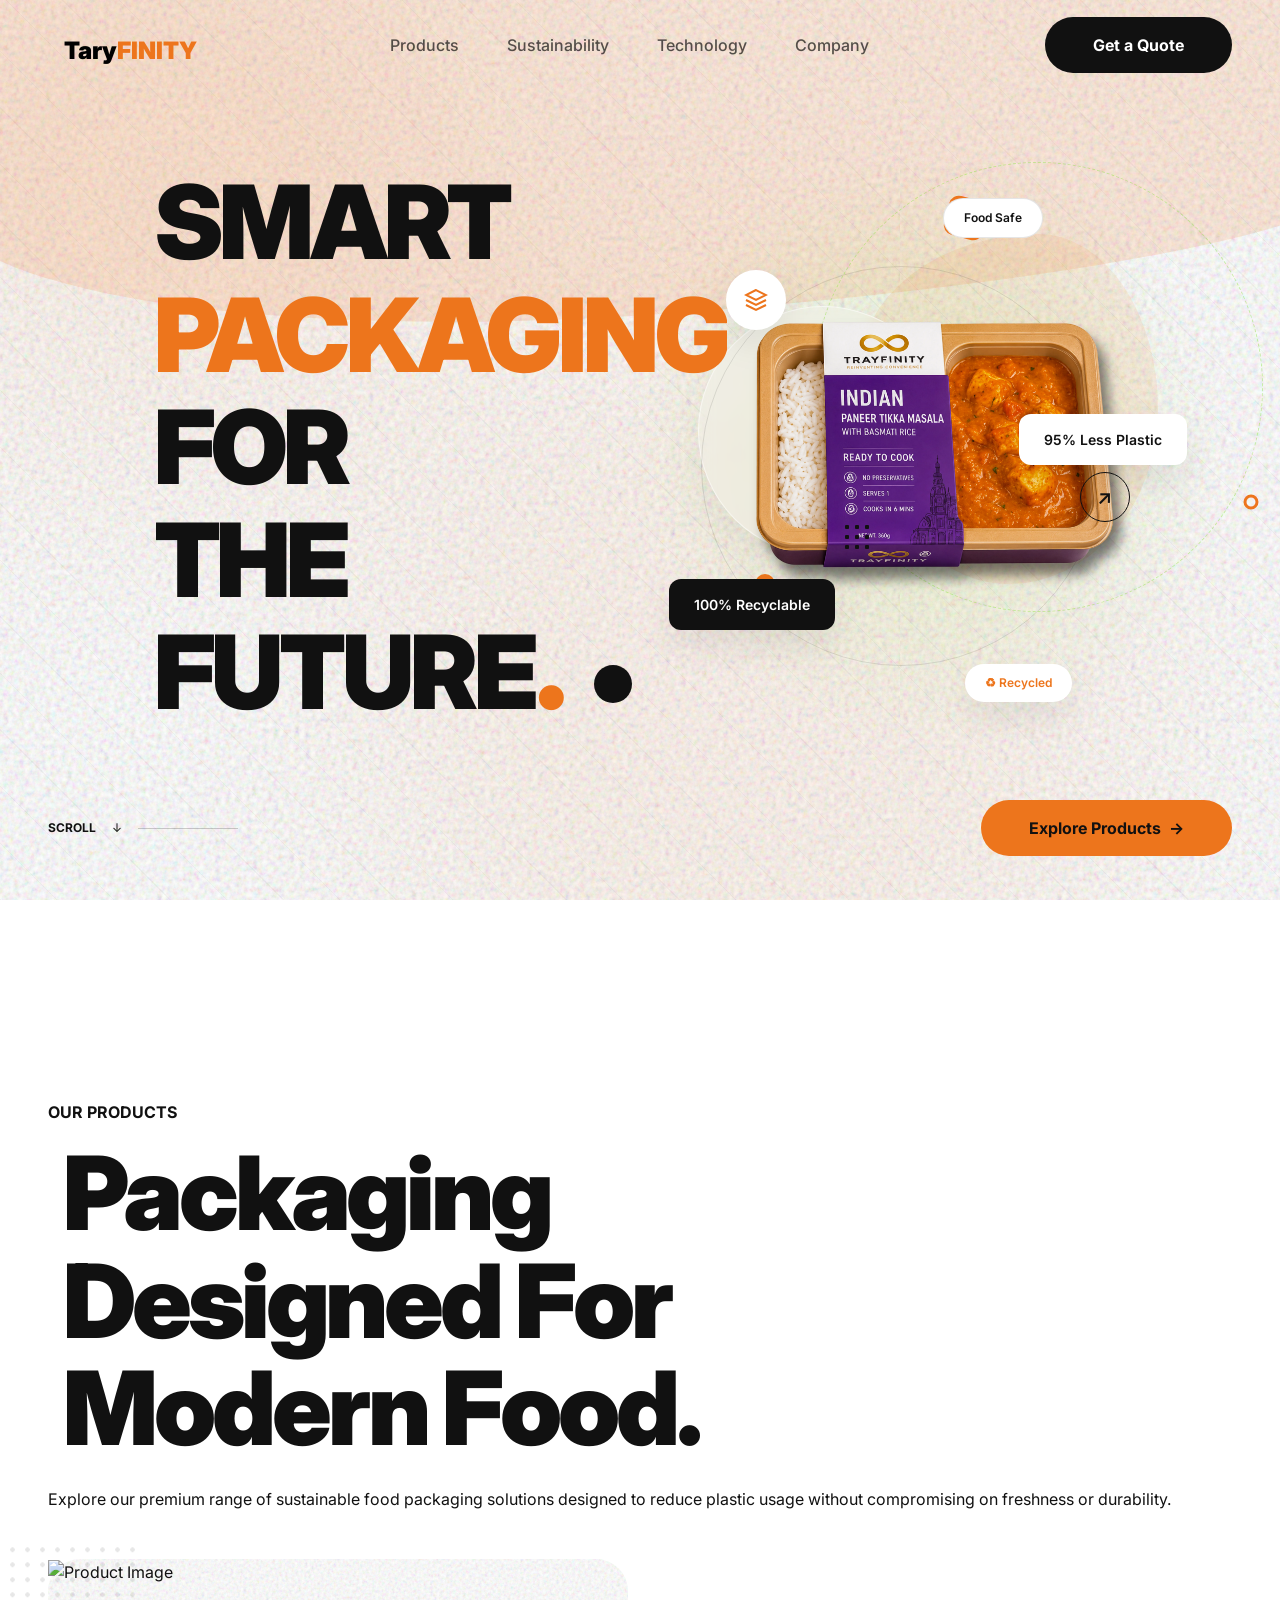
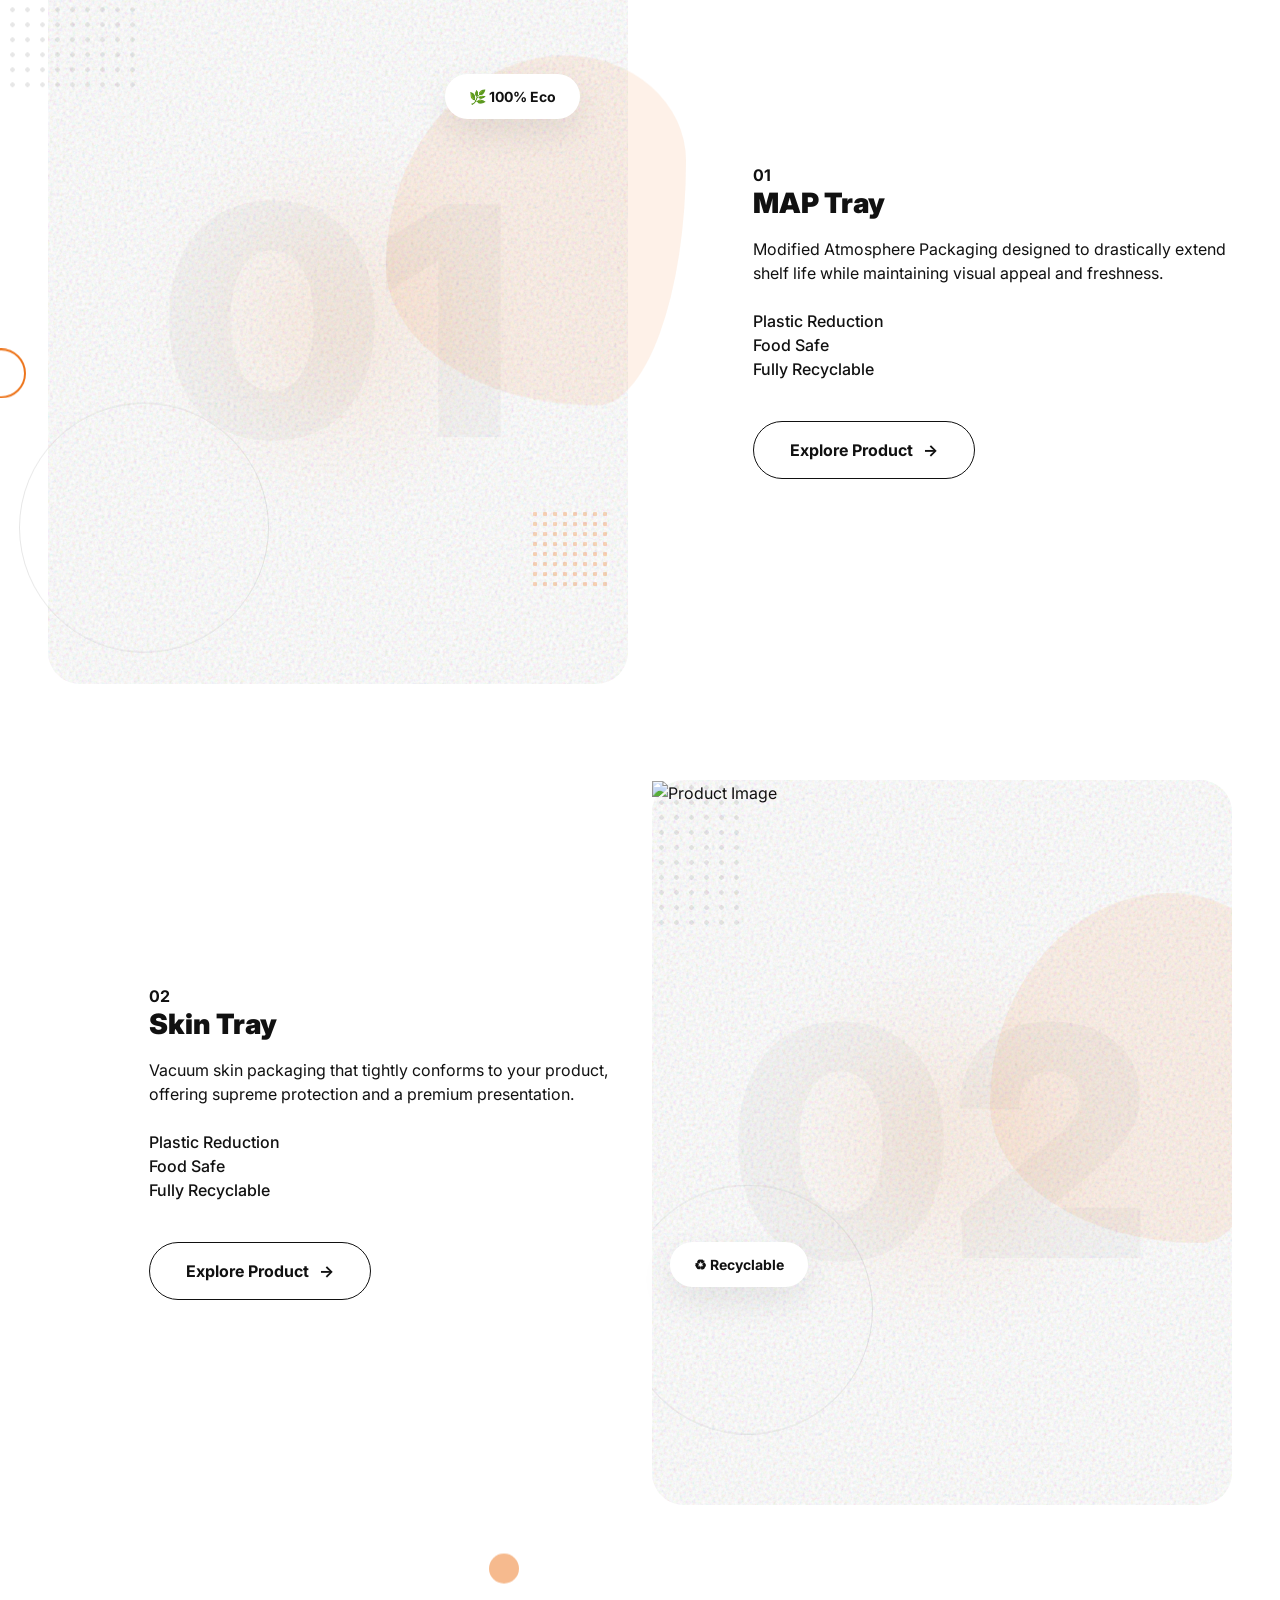
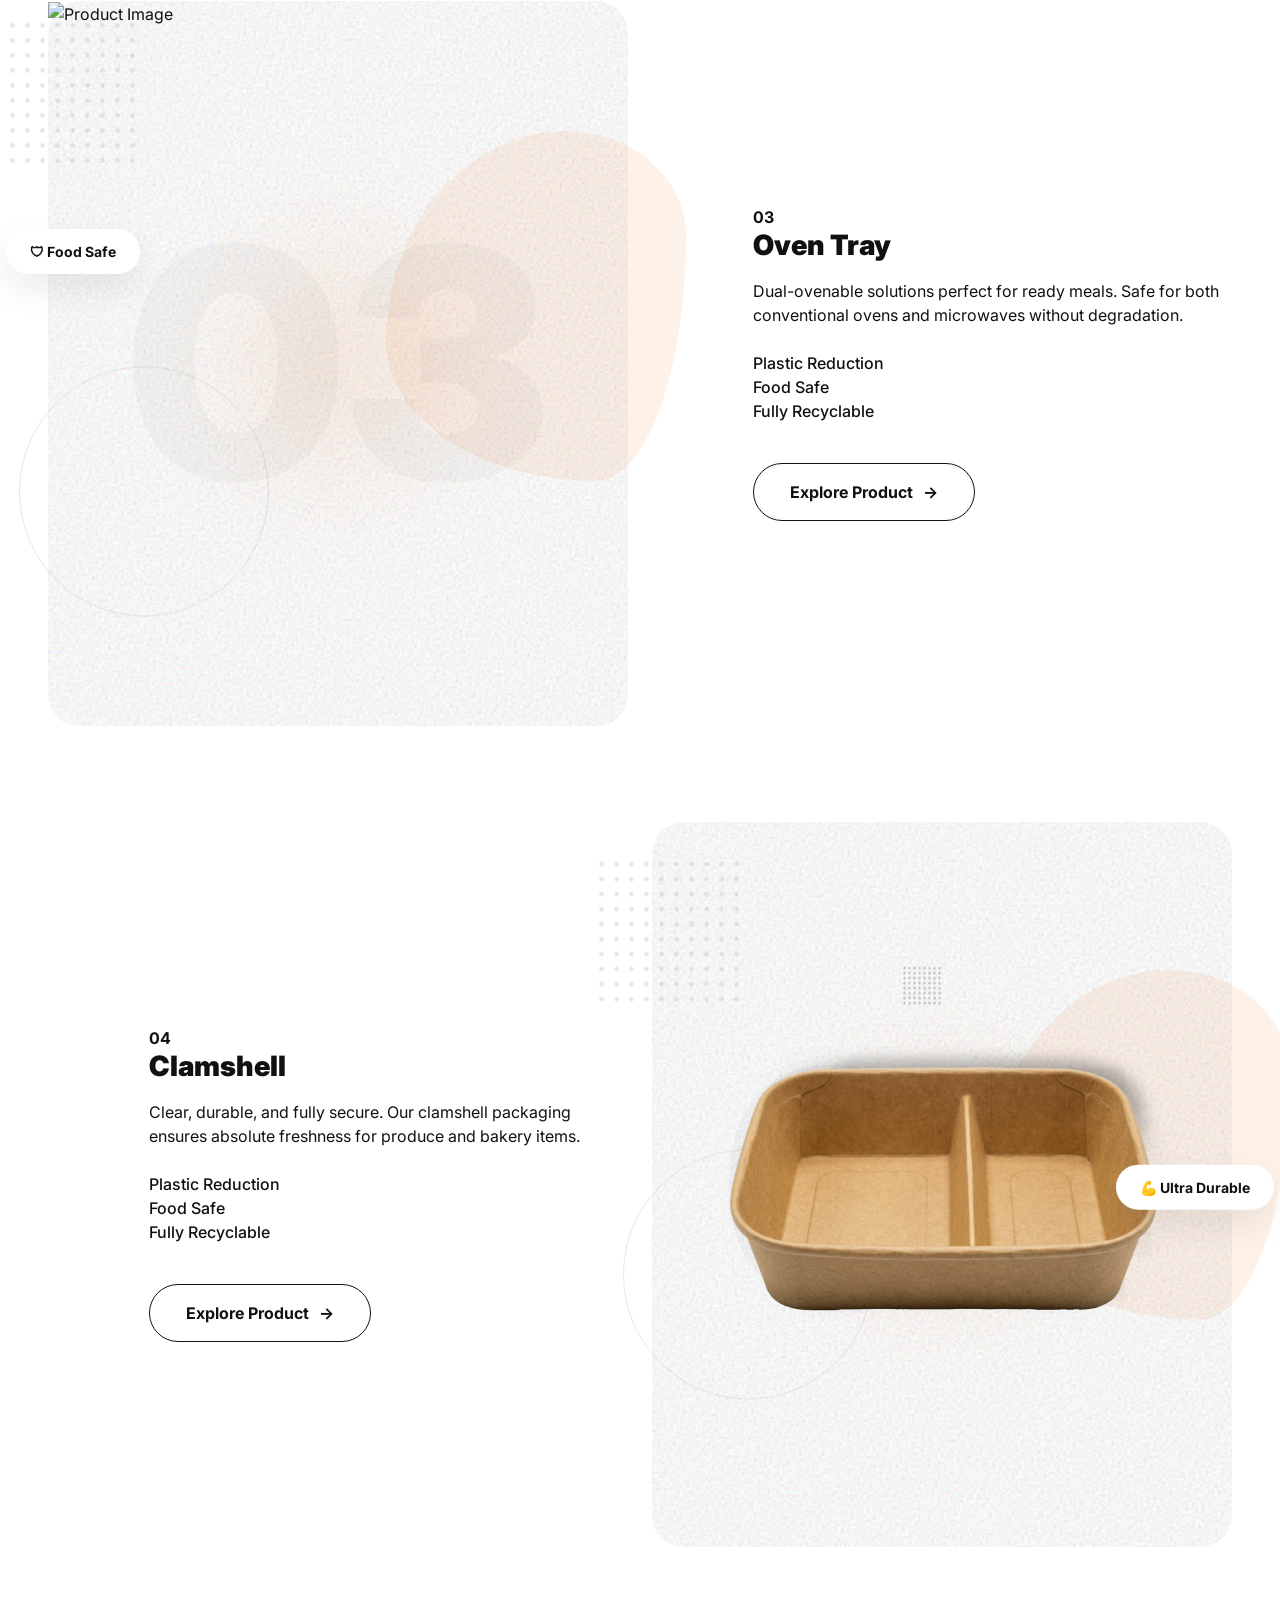
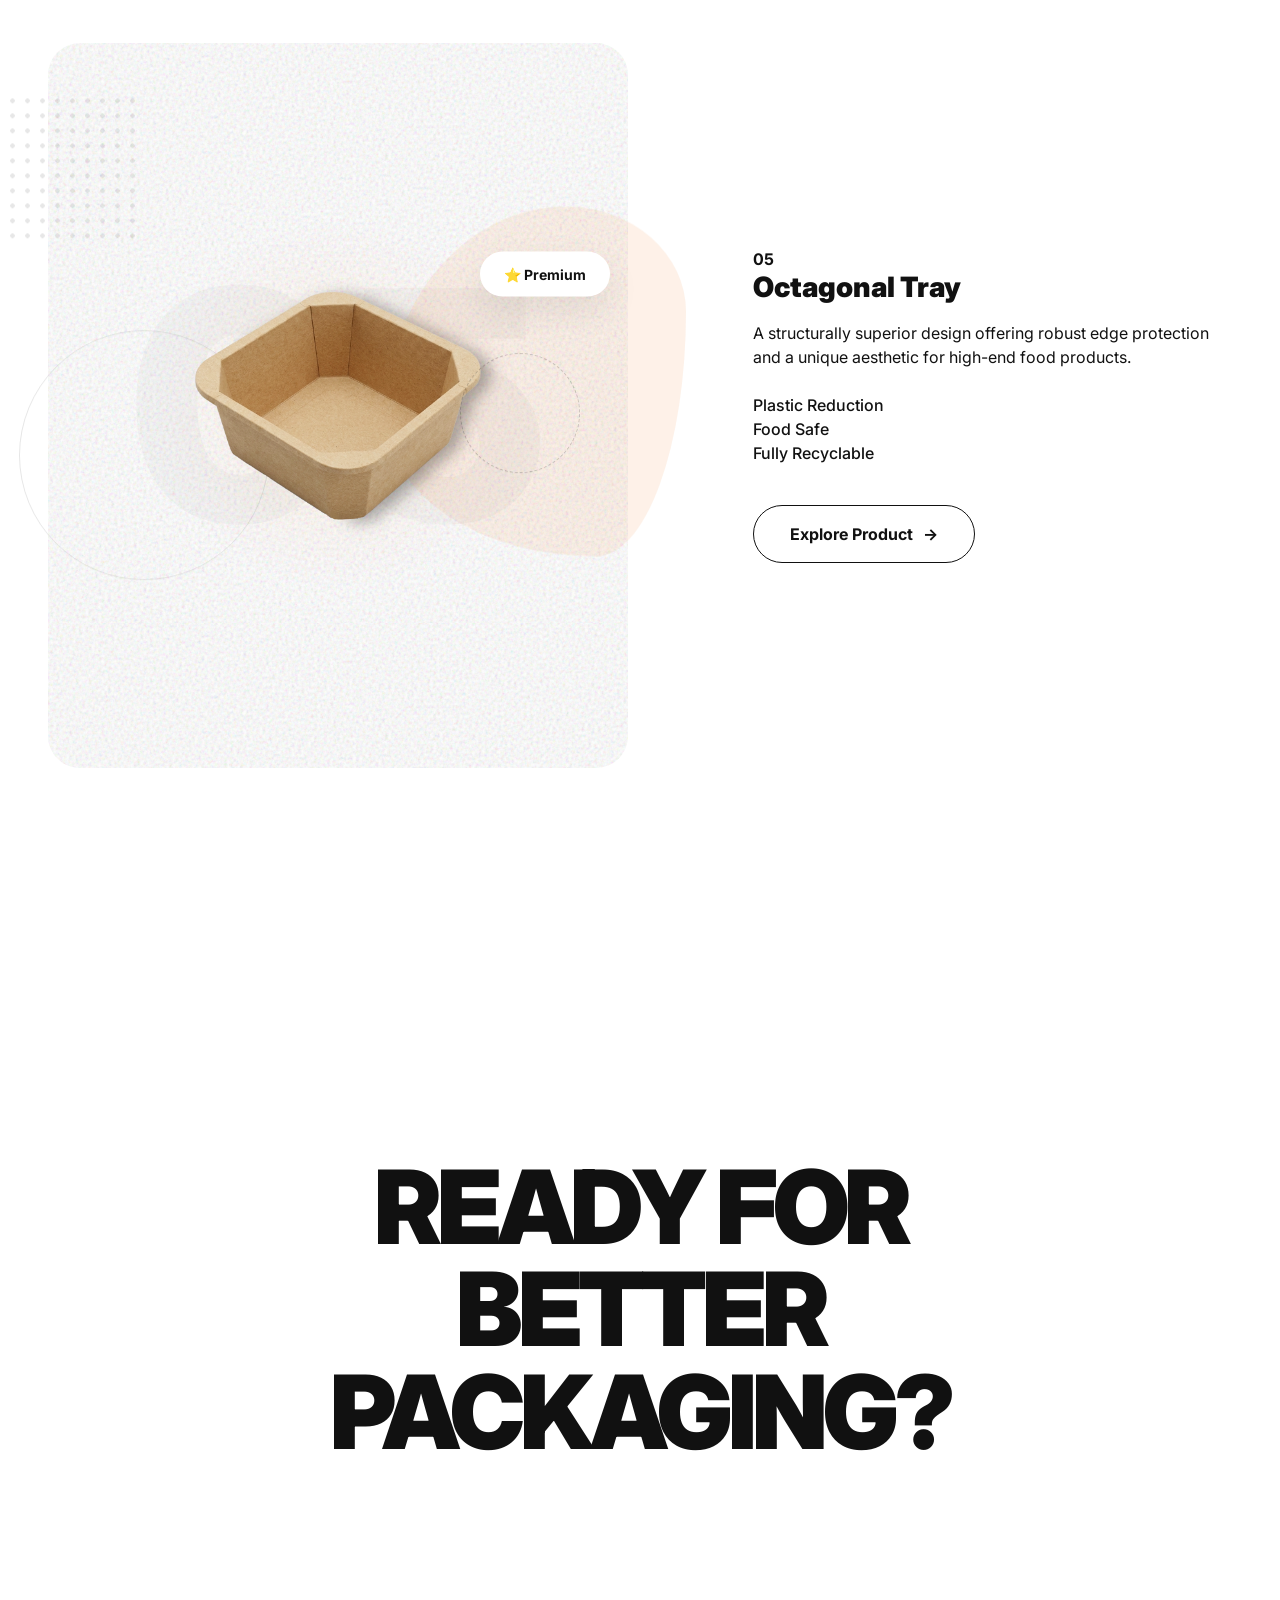
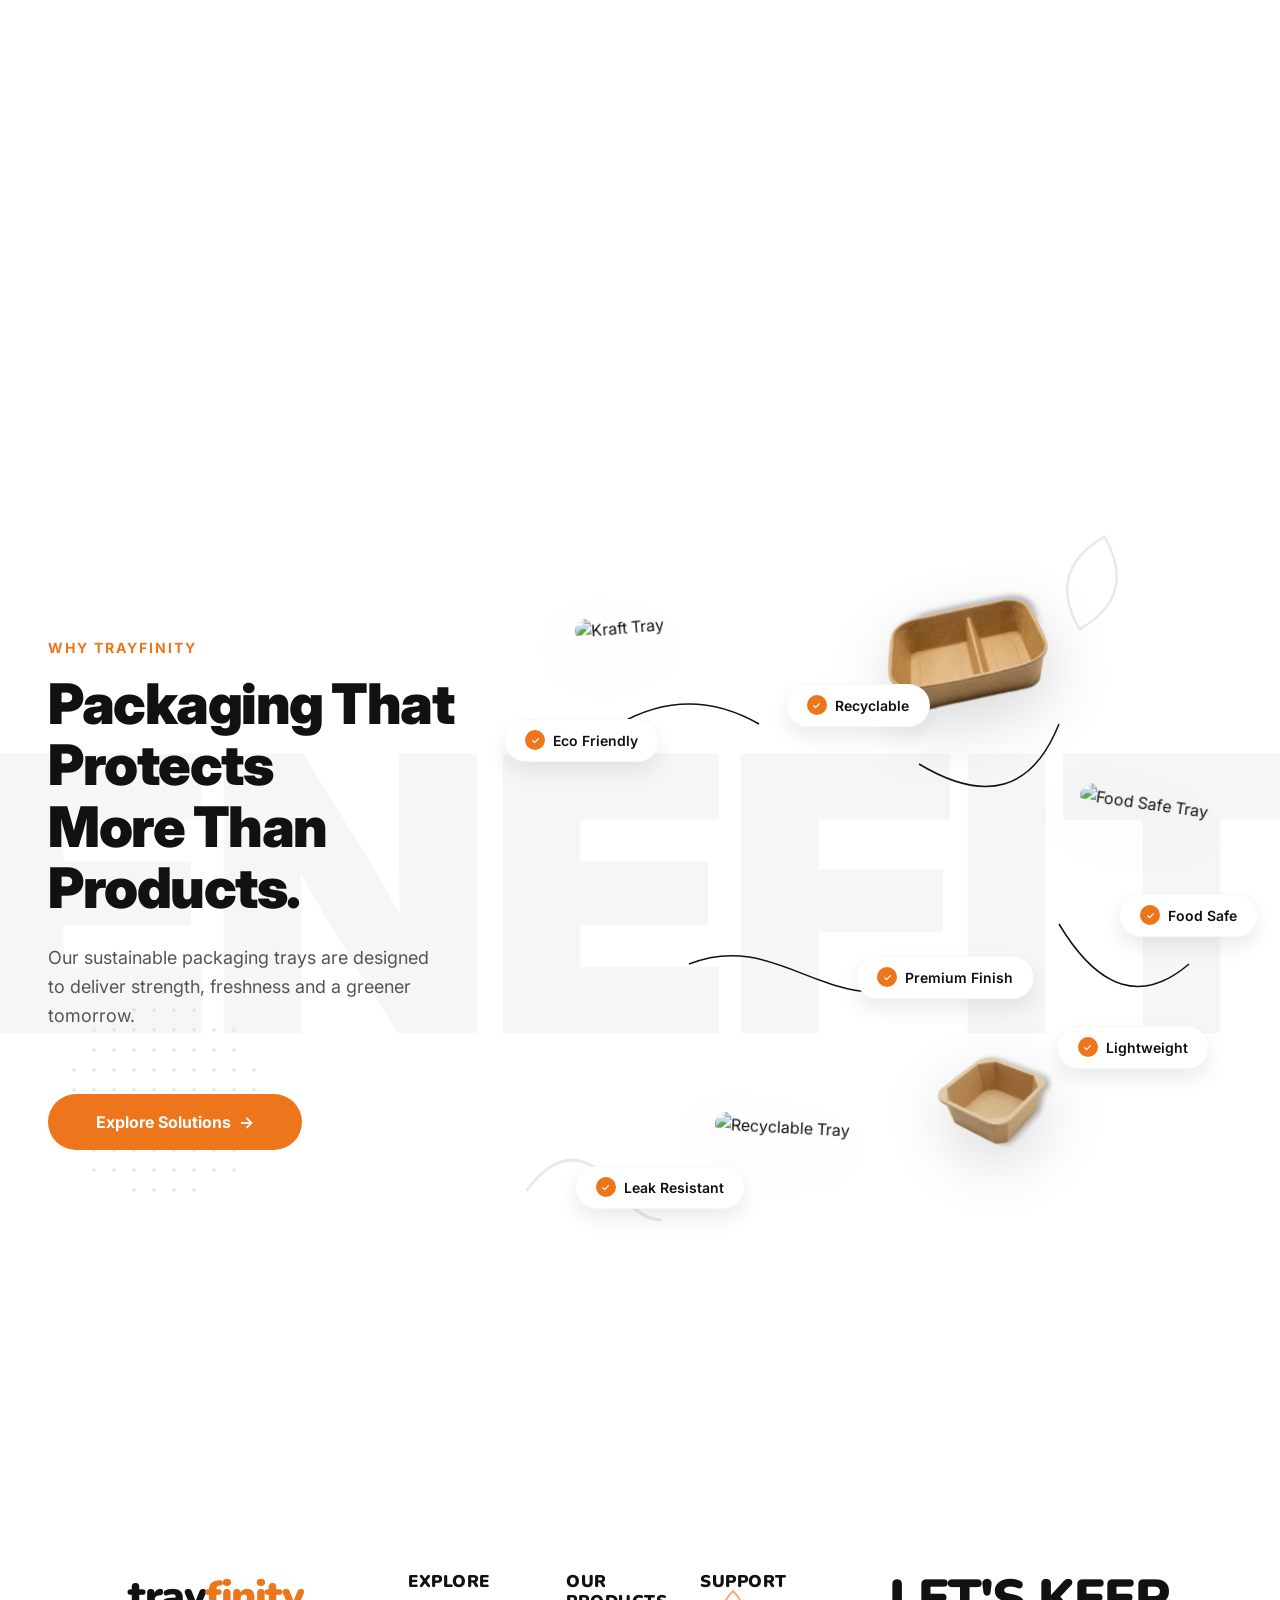
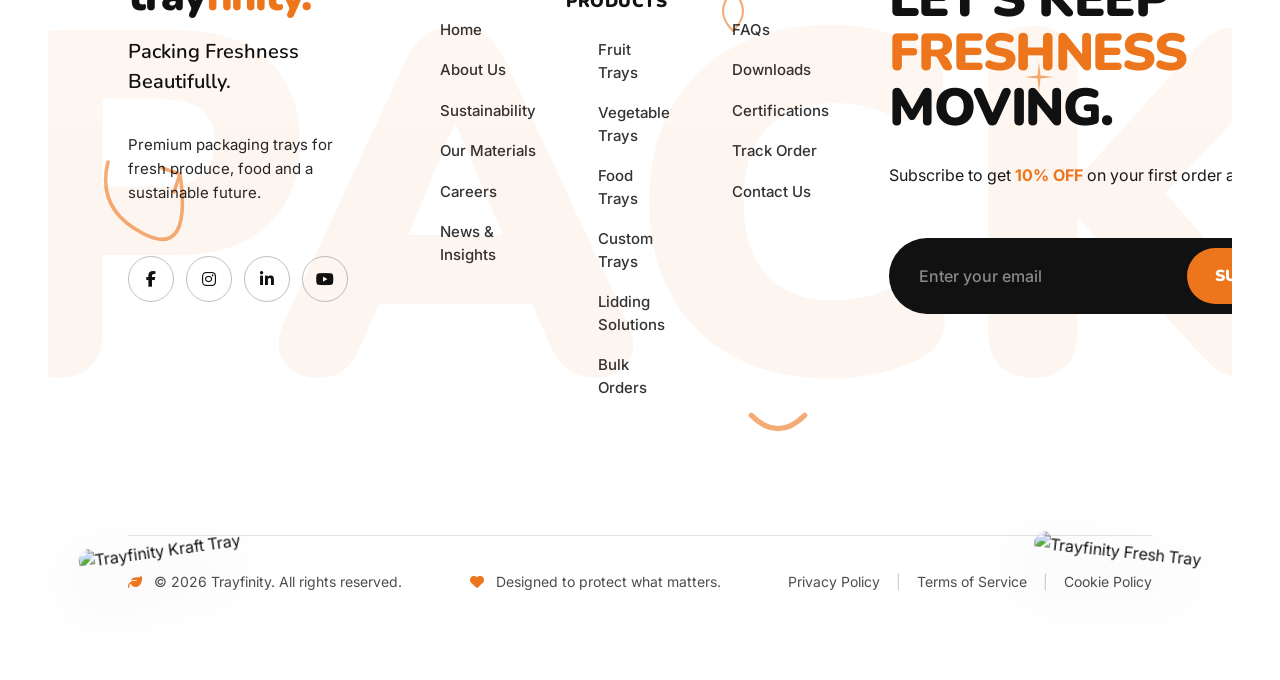
==== commit f40b5f11: "feat: implement benefits section with animated scatter layout and add modular CSS/JS support files" ====
--- a/index.html
+++ b/index.html
@@ -3,15 +3,19 @@
 <head>
     <meta charset="UTF-8">
     <meta name="viewport" content="width=device-width, initial-scale=1.0">
-    <title>GreenPack | Smart Packaging</title>
+    <title>Trayfinity | Smart Packaging</title>
     <!-- Google Fonts -->
     <link rel="preconnect" href="https://fonts.googleapis.com">
     <link rel="preconnect" href="https://fonts.gstatic.com" crossorigin>
-    <link href="https://fonts.googleapis.com/css2?family=Inter:wght@400;500;800;900&display=swap" rel="stylesheet">
+    <link href="https://fonts.googleapis.com/css2?family=Inter:wght@400;500;600;800;900&family=Nunito:wght@700;800;900&display=swap" rel="stylesheet">
+    <!-- Font Awesome for icons -->
+    <link rel="stylesheet" href="https://cdnjs.cloudflare.com/ajax/libs/font-awesome/6.4.0/css/all.min.css">
     <!-- Bootstrap 5 CSS -->
     <link href="https://cdn.jsdelivr.net/npm/bootstrap@5.3.3/dist/css/bootstrap.min.css" rel="stylesheet">
     <!-- Custom Styles -->
     <link href="css/home.css" rel="stylesheet">
+    <link href="css/footer.css" rel="stylesheet">
+    <link href="css/benefits.css" rel="stylesheet">
 </head>
 <body>
 
@@ -31,7 +35,7 @@
     <!-- Navbar -->
     <nav class="navbar navbar-expand-lg fixed-top custom-nav" id="mainNav">
         <div class="container-fluid px-4 px-lg-5">
-            <a class="navbar-brand fw-black" href="#">GREEN<span class="text-accent">PACK</span></a>
+            <a class="navbar-brand fw-black" href="#">Tary<span class="text-accent">FINITY</span></a>
             
             <button class="navbar-toggler" type="button" data-bs-toggle="collapse" data-bs-target="#navContent">
                 <span class="navbar-toggler-icon"></span>
@@ -58,11 +62,14 @@
             <!-- Mobile Product Area (Displays first on mobile) -->
             <div class="d-block d-lg-none mobile-product-area">
                 <div class="auto-scroll-wrapper mx-auto overflow-hidden position-relative w-100 h-100">
-                    <div >
+                    <div class="photo-slideshow h-100 w-100 position-relative">
                         <!-- User will add pack photos here -->
-                        <img src="assets/images/scroll.png" class="auto-scroll-img" alt="Pack">
-                        <img src="assets/images/scroll1.png" class="auto-scroll-img" alt="Pack">
-                        <img src="assets/images/scroll2.png" class="auto-scroll-img" alt="Pack">
+                        <img src="assets/webe-images/scroll.webp" class="slide-photo active" alt="Pack">
+                        <img src="assets/webe-images/scroll1.webp" class="slide-photo" alt="Pack">
+                        <img src="assets/webe-images/scroll2.webp" class="slide-photo" alt="Pack">
+                        <img src="assets/webe-images/scroll3.webp" class="slide-photo" alt="Pack">
+                        <img src="assets/webe-images/scroll4.webp" class="slide-photo" alt="Pack">
+                        <img src="assets/webe-images/scroll5.webp" class="slide-photo" alt="Pack">
                     </div>
                 </div>
             </div>
@@ -116,9 +123,13 @@
                 <div class="auto-scroll-wrapper overflow-hidden position-relative" style="width: 80%; height: 70%; position: absolute; top: 50%; left: 50%; transform: translate(-50%, -50%); z-index: 30;">
                     <div class="photo-slideshow h-100 w-100 position-relative">
                         <!-- User will add pack photos here -->
-                        <img src="assets/images/scroll.png" class="slide-photo active" alt="Pack">
-                        <img src="assets/images/scroll1.png" class="slide-photo" alt="Pack">
-                        <img src="assets/images/scroll2.png" class="slide-photo" alt="Pack">
+                        <img src="assets/webe-images/scroll.webp" class="slide-photo active" alt="Pack">
+                        <img src="assets/webe-images/scroll1.webp" class="slide-photo" alt="Pack">
+                        <img src="assets/webe-images/scroll2.webp" class="slide-photo" alt="Pack">
+                        <img src="assets/webe-images/scroll3.webp" class="slide-photo" alt="Pack">
+                        <img src="assets/webe-images/scroll4.webp" class="slide-photo" alt="Pack">
+                        <img src="assets/webe-images/scroll5.webp" class="slide-photo" alt="Pack">
+                        
                     </div>
                 </div>
             </div>
@@ -355,12 +366,242 @@
             </div>
             <div class="ending-green-line"></div>
         </div>
-
     </section>
 
+    <!-- ==============================================
+         BENEFITS SECTION (Custom Storytelling)
+         ============================================== -->
+    <section class="tf-benefits-section position-relative overflow-hidden" id="benefits">
+        <!-- Huge Background Typography -->
+        <div class="tf-benefits-bg-text">BENEFITS</div>
+        
+        <!-- Subtle SVG Background Details -->
+        <div class="tf-benefits-doodles">
+            <svg class="tf-bdoodle tf-bdoodle-leaf" viewBox="0 0 50 50" xmlns="http://www.w3.org/2000/svg">
+                <path d="M25,5 Q45,25 25,45 Q5,25 25,5 Z" fill="none" stroke="#e0e0e0" stroke-width="1"/>
+            </svg>
+            <svg class="tf-bdoodle tf-bdoodle-arrow" viewBox="0 0 100 100" xmlns="http://www.w3.org/2000/svg">
+                <path d="M10,50 Q40,10 70,50 T130,50" fill="none" stroke="#e0e0e0" stroke-width="2" stroke-linecap="round"/>
+                <path d="M130,50 L110,40 M130,50 L110,60" fill="none" stroke="#e0e0e0" stroke-width="2" stroke-linecap="round"/>
+            </svg>
+            <div class="tf-bdoodle tf-bdoodle-dots"></div>
+        </div>
+
+        <div class="container-fluid px-4 px-lg-5 tf-benefits-container h-100">
+            <div class="row h-100 align-items-center">
+                <!-- Left Side: Typography -->
+                <div class="col-lg-5 tf-benefits-left">
+                    <div class="tf-label-small fw-bold mb-3 tf-anim-fade-up">WHY TRAYFINITY</div>
+                    <h2 class="tf-benefits-headline fw-black">
+                        Packaging That Protects<br>More Than Products.
+                    </h2>
+                    <p class="tf-benefits-desc mt-4 tf-anim-fade-up">
+                        Our sustainable packaging trays are designed to deliver strength, freshness and a greener tomorrow.
+                    </p>
+                    <a href="#" class="btn btn-benefits-cta rounded-pill px-5 py-3 fw-bold mt-5 tf-anim-fade-up d-inline-flex align-items-center gap-2 tf-magnetic-btn">
+                        Explore Solutions 
+                        <span class="tf-btn-arrow">→</span>
+                    </a>
+                </div>
+
+                <!-- Right Side: Asymmetrical Composition -->
+                <div class="col-lg-7 tf-benefits-right position-relative">
+                    
+                    <!-- SVG Canvas for Connector Lines -->
+                    <svg class="tf-connector-canvas" xmlns="http://www.w3.org/2000/svg">
+                        <path class="tf-connector-line tf-line-1" d="M80,180 Q150,140 220,180" fill="none" stroke="#111111" stroke-width="1.5" stroke-dasharray="4 6"/>
+                        <path class="tf-connector-line tf-line-2" d="M380,220 Q480,280 520,180" fill="none" stroke="#111111" stroke-width="1.5" stroke-dasharray="4 6"/>
+                        <path class="tf-connector-line tf-line-3" d="M150,420 C250,380 300,500 420,420" fill="none" stroke="#111111" stroke-width="1.5" stroke-dasharray="4 6"/>
+                        <path class="tf-connector-line tf-line-4" d="M520,380 Q580,480 650,420" fill="none" stroke="#111111" stroke-width="1.5" stroke-dasharray="4 6"/>
+                    </svg>
+
+                    <!-- Floating Trays -->
+                    <div class="tf-scatter-item tf-tray-item-1" data-target="tag-eco">
+                        <img src="assets/images/2.png" alt="Kraft Tray" class="tf-scatter-img">
+                    </div>
+                    <div class="tf-scatter-item tf-tray-item-2" data-target="tag-safe">
+                        <img src="assets/images/4.png" alt="Food Safe Tray" class="tf-scatter-img">
+                    </div>
+                    <div class="tf-scatter-item tf-tray-item-3" data-target="tag-recycle">
+                        <img src="assets/images/5.png" alt="Recyclable Tray" class="tf-scatter-img">
+                    </div>
+                    <div class="tf-scatter-item tf-tray-item-4" data-target="tag-light">
+                        <img src="assets/images/7.png" alt="Clamshell Tray" class="tf-scatter-img">
+                    </div>
+                    <div class="tf-scatter-item tf-tray-item-5" data-target="tag-premium">
+                        <img src="assets/images/8.png" alt="Premium Tray" class="tf-scatter-img">
+                    </div>
+
+                    <!-- Floating Benefit Tags -->
+                    <div class="tf-benefit-tag tf-tag-eco tf-anim-slide-in" id="tag-eco">
+                        <span class="tf-check-icon">✓</span> Eco Friendly
+                    </div>
+                    <div class="tf-benefit-tag tf-tag-safe tf-anim-slide-in" id="tag-safe">
+                        <span class="tf-check-icon">✓</span> Food Safe
+                    </div>
+                    <div class="tf-benefit-tag tf-tag-leak tf-anim-slide-in" id="tag-leak">
+                        <span class="tf-check-icon">✓</span> Leak Resistant
+                    </div>
+                    <div class="tf-benefit-tag tf-tag-recycle tf-anim-slide-in" id="tag-recycle">
+                        <span class="tf-check-icon">✓</span> Recyclable
+                    </div>
+                    <div class="tf-benefit-tag tf-tag-light tf-anim-slide-in" id="tag-light">
+                        <span class="tf-check-icon">✓</span> Lightweight
+                    </div>
+                    <div class="tf-benefit-tag tf-tag-premium tf-anim-slide-in" id="tag-premium">
+                        <span class="tf-check-icon">✓</span> Premium Finish
+                    </div>
+
+                </div>
+            </div>
+        </div>
+    </section>
+
+    <!-- ==============================================
+         TRAYFINITY CUSTOM FOOTER
+         ============================================== -->
+    <section class="footer-wrapper py-5 px-4 px-lg-5">
+        
+        <footer class="tf-footer">
+            
+            <!-- Huge Background Typography -->
+            <div class="tf-footer-bg-text">PACK</div>
+            
+            <!-- Main Content Container -->
+            <div class="tf-footer-content">
+                
+                <!-- 1. LEFT SIDE: Brand & Socials -->
+                <div class="tf-col-left">
+                    <div class="tf-brand">
+                        <h2 class="tf-logo">tray<span class="tf-color-accent">finity.</span></h2>
+                    </div>
+                    <p class="tf-tagline">Packing Freshness Beautifully.</p>
+                    <p class="tf-desc">Premium packaging trays for fresh produce, food and a sustainable future.</p>
+                    
+                    <div class="tf-social-links">
+                        <a href="#" aria-label="Facebook" class="tf-social-icon"><i class="fab fa-facebook-f"></i></a>
+                        <a href="#" aria-label="Instagram" class="tf-social-icon"><i class="fab fa-instagram"></i></a>
+                        <a href="#" aria-label="LinkedIn" class="tf-social-icon"><i class="fab fa-linkedin-in"></i></a>
+                        <a href="#" aria-label="YouTube" class="tf-social-icon"><i class="fab fa-youtube"></i></a>
+                    </div>
+                </div>
+
+                <!-- 2. CENTER: Navigation Columns -->
+                <div class="tf-col-center">
+                    <div class="tf-nav-group">
+                        <h4 class="tf-nav-heading">EXPLORE</h4>
+                        <ul class="tf-nav-list">
+                            <li><a href="#">Home</a></li>
+                            <li><a href="#">About Us</a></li>
+                            <li><a href="#">Sustainability</a></li>
+                            <li><a href="#">Our Materials</a></li>
+                            <li><a href="#">Careers</a></li>
+                            <li><a href="#">News & Insights</a></li>
+                        </ul>
+                    </div>
+                    
+                    <div class="tf-nav-group">
+                        <h4 class="tf-nav-heading">OUR PRODUCTS</h4>
+                        <ul class="tf-nav-list">
+                            <li><a href="#">Fruit Trays</a></li>
+                            <li><a href="#">Vegetable Trays</a></li>
+                            <li><a href="#">Food Trays</a></li>
+                            <li><a href="#">Custom Trays</a></li>
+                            <li><a href="#">Lidding Solutions</a></li>
+                            <li><a href="#">Bulk Orders</a></li>
+                        </ul>
+                    </div>
+                    
+                    <div class="tf-nav-group">
+                        <h4 class="tf-nav-heading">SUPPORT</h4>
+                        <ul class="tf-nav-list">
+                            <li><a href="#">FAQs</a></li>
+                            <li><a href="#">Downloads</a></li>
+                            <li><a href="#">Certifications</a></li>
+                            <li><a href="#">Track Order</a></li>
+                            <li><a href="#">Contact Us</a></li>
+                        </ul>
+                    </div>
+                </div>
+
+                <!-- 3. RIGHT SIDE: Headline & Newsletter -->
+                <div class="tf-col-right">
+                    <h3 class="tf-hero-headline">
+                        LET'S KEEP<br>
+                        <span class="tf-color-accent">FRESHNESS</span><br>
+                        MOVING.
+                    </h3>
+                    <p class="tf-subtext">Subscribe to get <strong class="tf-color-accent">10% OFF</strong> on your first order and stay updated.</p>
+                    
+                    <form class="tf-newsletter-form" id="tfNewsletter">
+                        <input type="email" placeholder="Enter your email" class="tf-input" required>
+                        <button type="submit" class="tf-btn-submit">
+                            SUBSCRIBE <i class="far fa-paper-plane tf-icon-slide"></i>
+                        </button>
+                    </form>
+                </div>
+            </div>
+
+            <!-- ORGANIC DECORATIONS & PRODUCT SHOWCASE -->
+            <div class="tf-decorations">
+                
+                <!-- Hand-drawn SVG elements -->
+                <svg class="tf-doodle tf-doodle-arrow" viewBox="0 0 100 100" xmlns="http://www.w3.org/2000/svg">
+                    <path d="M20,20 Q10,60 50,80 T80,30" fill="none" stroke="#ED751C" stroke-width="3" stroke-linecap="round"/>
+                    <path d="M80,30 L65,25 M80,30 L75,45" fill="none" stroke="#ED751C" stroke-width="3" stroke-linecap="round"/>
+                </svg>
+
+                <svg class="tf-doodle tf-doodle-leaf" viewBox="0 0 50 50" xmlns="http://www.w3.org/2000/svg">
+                    <path d="M25,5 Q45,25 25,45 Q5,25 25,5 Z" fill="none" stroke="#ED751C" stroke-width="2"/>
+                </svg>
+
+                <svg class="tf-doodle tf-doodle-sparkle" viewBox="0 0 40 40" xmlns="http://www.w3.org/2000/svg">
+                    <path d="M20,0 L22,18 L40,20 L22,22 L20,40 L18,22 L0,20 L18,18 Z" fill="#ED751C"/>
+                </svg>
+
+                <svg class="tf-doodle tf-doodle-smile" viewBox="0 0 60 30" xmlns="http://www.w3.org/2000/svg">
+                    <path d="M10,10 Q30,30 50,10" fill="none" stroke="#ED751C" stroke-width="4" stroke-linecap="round"/>
+                </svg>
+
+                <!-- Floating Product Images -->
+                <div class="tf-product tf-product-left">
+                    <img src="assets/images/4.png" alt="Trayfinity Kraft Tray" class="tf-tray-img">
+                </div>
+                
+                <div class="tf-product tf-product-right">
+                    <img src="assets/images/2.png" alt="Trayfinity Fresh Tray" class="tf-tray-img">
+                </div>
+            </div>
+
+            <!-- BOTTOM BAR -->
+            <div class="tf-bottom-bar">
+                <div class="tf-bottom-left">
+                    <i class="fas fa-leaf tf-color-accent" style="margin-right: 8px;"></i>
+                    © 2026 Trayfinity. All rights reserved.
+                </div>
+                <div class="tf-bottom-center">
+                    <i class="fas fa-heart tf-color-accent" style="margin-right: 8px;"></i>
+                    Designed to protect what matters.
+                </div>
+                <div class="tf-bottom-right">
+                    <a href="#">Privacy Policy</a>
+                    <span class="tf-divider">|</span>
+                    <a href="#">Terms of Service</a>
+                    <span class="tf-divider">|</span>
+                    <a href="#">Cookie Policy</a>
+                </div>
+            </div>
+
+        </footer>
+
+    </section>
+
+    <script src="js/footer.js"></script>
     <!-- Bootstrap 5 JS Bundle -->
     <script src="https://cdn.jsdelivr.net/npm/bootstrap@5.3.3/dist/js/bootstrap.bundle.min.js"></script>
+
     <!-- Custom Script -->
     <script src="js/home.js"></script>
+    <script src="js/benefits.js"></script>
 </body>
 </html>
--- a/css/home.css
+++ b/css/home.css
@@ -1,6 +1,6 @@
 :root {
     --bg-color: #FFFFFF;
-    --accent: #97E351;
+    --accent: #ED751C;
     --text-color: #111111;
     --font-primary: 'Inter', sans-serif;
     --nav-height: 90px;
@@ -782,10 +782,31 @@
 }
 
 @media (max-width: 991px) {
-    .packaging-gallery { padding-top: 100px; padding-bottom: 100px; }
-    .product-block { min-height: auto; margin-top: 80px; margin-bottom: 80px; }
+    /* Gallery Fixes */
+    .packaging-gallery { padding-top: 80px; padding-bottom: 80px; }
+    .product-block { min-height: auto; margin-top: 60px; margin-bottom: 60px; padding-bottom: 2rem !important; }
     .float-decor { display: none; }
-    .gallery-title { font-size: 44px; }
+    .gallery-title { font-size: 52px; }
+    .prod-title { font-size: 40px; }
     .anim-type-2 .img-wrapper { clip-path: none; transform: translateY(50px); }
     .anim-type-2.is-active .img-wrapper { transform: translateY(0); }
-}
+    
+    /* Hero Fixes */
+    .hero-headline { font-size: 11vw !important; padding-top: 80px; text-align: center; }
+    .hero-text-content { width: 100% !important; margin: 0 auto; display: flex; flex-direction: column; align-items: center; }
+    .hero-section { align-items: flex-start !important; }
+    .oversized-circle-deco { width: 40px; height: 40px; border-width: 8px; right: -50px; bottom: 5px; }
+    
+    /* Navbar Mobile Toggler Fixes */
+    #mainNav { padding: 0.5rem 1rem !important; }
+    #navContent { background: rgba(255,255,255,0.95); padding: 1rem; border-radius: 10px; text-align: center; margin-top: 10px; }
+    #navContent .d-flex { justify-content: center; margin-top: 1rem; }
+}
+
+@media (max-width: 767px) {
+    .gallery-title { font-size: 40px; }
+    .prod-title { font-size: 32px; }
+    .hero-headline { font-size: 13vw !important; }
+    .photo-slideshow { margin-top: 2rem; }
+    .bottom-area { padding-bottom: 1rem !important; }
+}
--- a/css/footer.css
+++ b/css/footer.css
@@ -0,0 +1,566 @@
+/* ==========================================================================
+   TRAYFINITY CUSTOM FOOTER STYLES
+   ========================================================================== */
+
+/* DESIGN TOKENS */
+:root {
+    /* Colors */
+    --tf-forest-green: #FFFFFF; /* Main background */
+    --tf-accent-green: #ED751C; /* Orange accent */
+    --tf-white: #111111; /* Main text (black) */
+    --tf-black: #FFFFFF; /* Inverse text (white) */
+    
+    /* Typography */
+    --tf-font-heading: 'Nunito', sans-serif;
+    --tf-font-body: 'Inter', sans-serif;
+    
+    /* Layout */
+    --tf-radius-main: 48px;
+    --tf-radius-element: 100px; /* Fully rounded buttons/inputs */
+}
+
+/* RESET & BASE */
+* {
+    margin: 0;
+    padding: 0;
+    box-sizing: border-box;
+}
+
+/* FOOTER CONTAINER */
+.tf-footer {
+    background-color: var(--tf-forest-green);
+    border-radius: var(--tf-radius-main);
+    padding: 100px 80px 40px;
+    color: var(--tf-white);
+    font-family: var(--tf-font-body);
+    position: relative;
+    overflow: hidden;
+    max-width: 1600px;
+    margin: 0 auto;
+    display: flex;
+    flex-direction: column;
+    z-index: 1;
+}
+
+/* BACKGROUND TYPOGRAPHY */
+.tf-footer-bg-text {
+    position: absolute;
+    top: 45%;
+    left: 50%;
+    transform: translate(-50%, -50%);
+    font-family: var(--tf-font-heading);
+    font-size: 38vw; /* Huge */
+    font-weight: 900;
+    color: var(--tf-accent-green);
+    opacity: 0.06;
+    z-index: -1; /* Behind content */
+    pointer-events: none;
+    letter-spacing: -5px;
+    white-space: nowrap;
+    user-select: none;
+    /* Gentle organic drift */
+    animation: tfDriftText 25s ease-in-out infinite alternate;
+}
+
+@keyframes tfDriftText {
+    0% { transform: translate(-52%, -48%) rotate(-1deg); }
+    100% { transform: translate(-48%, -52%) rotate(1deg); }
+}
+
+/* MAIN LAYOUT GRID */
+.tf-footer-content {
+    display: grid;
+    grid-template-columns: 1.2fr 2fr 1.3fr;
+    gap: 60px;
+    margin-bottom: 120px; /* Space for products */
+    position: relative;
+    z-index: 2;
+}
+
+/* --- LEFT COLUMN: BRANDING --- */
+.tf-col-left {
+    display: flex;
+    flex-direction: column;
+    gap: 20px;
+    /* Initial state for scroll animation */
+    opacity: 0;
+    transform: translateY(30px);
+    transition: all 0.8s cubic-bezier(0.2, 0.8, 0.2, 1);
+}
+
+.tf-logo {
+    font-family: var(--tf-font-heading);
+    font-size: 42px;
+    font-weight: 900;
+    letter-spacing: -1.5px;
+    margin-bottom: -5px;
+}
+
+.tf-color-accent {
+    color: var(--tf-accent-green);
+}
+
+.tf-tagline {
+    font-size: 20px;
+    font-weight: 600;
+    font-family: var(--tf-font-heading);
+}
+
+.tf-desc {
+    font-size: 15px;
+    line-height: 1.6;
+    color: rgba(0, 0, 0, 0.85);
+    max-width: 280px;
+}
+
+/* Social Icons */
+.tf-social-links {
+    display: flex;
+    gap: 12px;
+    margin-top: 15px;
+}
+
+.tf-social-icon {
+    display: flex;
+    align-items: center;
+    justify-content: center;
+    width: 46px;
+    height: 46px;
+    border-radius: 50%;
+    border: 1px solid rgba(0, 0, 0, 0.25);
+    color: var(--tf-white);
+    text-decoration: none;
+    font-size: 16px;
+    transition: all 0.4s cubic-bezier(0.175, 0.885, 0.32, 1.275); /* Bouncy hover */
+}
+
+.tf-social-icon:hover {
+    border-color: var(--tf-accent-green);
+    color: var(--tf-black);
+    background-color: var(--tf-accent-green);
+    transform: translateY(-6px) scale(1.1);
+    box-shadow: 0 10px 20px rgba(237, 117, 28, 0.3);
+}
+
+/* --- CENTER COLUMN: NAVIGATION --- */
+.tf-col-center {
+    display: grid;
+    grid-template-columns: repeat(3, 1fr);
+    gap: 30px;
+    /* Initial state for scroll animation */
+    opacity: 0;
+    transform: translateY(30px);
+    transition: all 0.8s cubic-bezier(0.2, 0.8, 0.2, 1) 0.15s; /* Slight delay */
+}
+
+.tf-nav-heading {
+    font-family: var(--tf-font-heading);
+    font-size: 17px;
+    font-weight: 900;
+    margin-bottom: 25px;
+    letter-spacing: 0.5px;
+}
+
+.tf-nav-list {
+    list-style: none;
+    display: flex;
+    flex-direction: column;
+    gap: 16px;
+}
+
+/* Interactive Navigation Links */
+.tf-nav-list a {
+    color: rgba(0, 0, 0, 0.8);
+    text-decoration: none;
+    font-size: 15px;
+    font-weight: 500;
+    display: inline-flex;
+    align-items: center;
+    position: relative;
+    padding-left: 0;
+    transition: all 0.3s ease;
+}
+
+/* Slide Arrow */
+.tf-nav-list a::before {
+    content: '\f054'; /* FontAwesome solid right arrow */
+    font-family: 'Font Awesome 6 Free';
+    font-weight: 900;
+    font-size: 11px;
+    color: var(--tf-accent-green);
+    position: absolute;
+    left: -15px;
+    opacity: 0;
+    transition: all 0.3s ease;
+}
+
+/* Grow Underline */
+.tf-nav-list a::after {
+    content: '';
+    position: absolute;
+    bottom: -4px;
+    left: 0;
+    width: 0;
+    height: 2px;
+    background-color: var(--tf-accent-green);
+    transition: width 0.3s ease;
+}
+
+.tf-nav-list a:hover {
+    color: var(--tf-white);
+    padding-left: 15px; /* Make room for arrow */
+}
+
+.tf-nav-list a:hover::before {
+    opacity: 1;
+    left: 0;
+}
+
+.tf-nav-list a:hover::after {
+    width: 100%;
+}
+
+/* --- RIGHT COLUMN: NEWSLETTER --- */
+.tf-col-right {
+    display: flex;
+    flex-direction: column;
+    gap: 20px;
+    /* Initial state for scroll animation */
+    opacity: 0;
+    transform: translateX(30px); /* Slide in from right */
+    transition: all 0.8s cubic-bezier(0.2, 0.8, 0.2, 1) 0.3s;
+}
+
+.tf-hero-headline {
+    font-family: var(--tf-font-heading);
+    font-size: 52px;
+    font-weight: 900;
+    line-height: 1.05;
+    letter-spacing: -1.5px;
+}
+
+.tf-subtext {
+    font-size: 16px;
+    line-height: 1.5;
+    color: rgba(0, 0, 0, 0.9);
+}
+
+/* Newsletter Form */
+.tf-newsletter-form {
+    display: flex;
+    background: var(--tf-white);
+    border-radius: var(--tf-radius-element);
+    padding: 8px;
+    margin-top: 15px;
+    position: relative;
+    border: 2px solid transparent;
+    transition: all 0.4s ease;
+}
+
+.tf-newsletter-form:focus-within {
+    border-color: var(--tf-accent-green);
+    box-shadow: 0 0 20px rgba(237, 117, 28, 0.2);
+}
+
+.tf-input {
+    flex: 1;
+    border: none;
+    background: transparent;
+    padding: 10px 20px;
+    font-family: var(--tf-font-body);
+    font-size: 16px;
+    color: var(--tf-black);
+    outline: none;
+    font-weight: 500;
+}
+
+.tf-input::placeholder {
+    color: #888;
+}
+
+.tf-btn-submit {
+    background-color: var(--tf-accent-green);
+    color: var(--tf-black);
+    border: none;
+    border-radius: var(--tf-radius-element);
+    padding: 16px 28px;
+    font-family: var(--tf-font-heading);
+    font-size: 16px;
+    font-weight: 900;
+    cursor: pointer;
+    transition: all 0.4s cubic-bezier(0.175, 0.885, 0.32, 1.275);
+    display: flex;
+    align-items: center;
+    gap: 8px;
+}
+
+.tf-btn-submit:hover {
+    background-color: #f08b3e; /* Slightly brighter orange */
+    transform: scale(1.05);
+    box-shadow: 0 8px 15px rgba(237, 117, 28, 0.4);
+}
+
+.tf-icon-slide {
+    transition: transform 0.3s ease;
+}
+
+.tf-btn-submit:hover .tf-icon-slide {
+    transform: translateX(4px) translateY(-4px); /* Fly up and right */
+}
+
+/* --- DECORATIONS & ILLUSTRATIONS --- */
+.tf-decorations {
+    position: absolute;
+    width: 100%;
+    height: 100%;
+    top: 0;
+    left: 0;
+    pointer-events: none; /* Let clicks pass through */
+    z-index: 1;
+}
+
+.tf-doodle {
+    position: absolute;
+    opacity: 0.6;
+}
+
+.tf-doodle-arrow {
+    width: 120px;
+    top: 35%;
+    left: 3%;
+    animation: tfFloatSlow 8s ease-in-out infinite alternate;
+}
+
+.tf-doodle-leaf {
+    width: 50px;
+    top: 15%;
+    right: 40%;
+    animation: tfRotateWobble 12s linear infinite;
+}
+
+.tf-doodle-sparkle {
+    width: 30px;
+    top: 25%;
+    right: 15%;
+    animation: tfPulse 4s ease-in-out infinite;
+}
+
+.tf-doodle-smile {
+    width: 80px;
+    bottom: 25%;
+    right: 35%;
+    animation: tfFloatSlow 10s ease-in-out infinite alternate-reverse;
+}
+
+/* --- PRODUCT SHOWCASE (Floating Trays) --- */
+.tf-product {
+    position: absolute;
+    bottom: 70px;
+    pointer-events: auto; /* Re-enable interactions */
+    transition: all 0.6s cubic-bezier(0.34, 1.56, 0.64, 1); /* Very bouncy */
+    /* Initial state for scroll animation */
+    opacity: 0;
+    transform: translateY(50px) scale(0.9);
+}
+
+.tf-product-left {
+    left: 30px;
+}
+
+.tf-product-right {
+    right: 30px;
+}
+
+.tf-tray-img {
+    width: 320px;
+    height: 160px;
+    object-fit: cover;
+    border-radius: 20px;
+    /* Soft shadow to make it feel floating */
+    filter: drop-shadow(0 25px 35px rgba(0, 0, 0, 0.35));
+    transition: all 0.6s ease;
+}
+
+/* Individual idle animations */
+.tf-visible .tf-product-left {
+    opacity: 1;
+    transform: translateY(0) scale(1) rotate(-8deg);
+    animation: tfIdleFloatLeft 6s ease-in-out infinite alternate;
+}
+
+.tf-visible .tf-product-right {
+    opacity: 1;
+    transform: translateY(0) scale(1) rotate(6deg);
+    animation: tfIdleFloatRight 7s ease-in-out infinite alternate;
+}
+
+/* Hover effects */
+.tf-product:hover {
+    z-index: 10;
+    animation-play-state: paused; /* Stop idle animation on hover */
+}
+
+.tf-product-left:hover {
+    transform: translateY(-25px) scale(1.08) rotate(-2deg);
+}
+
+.tf-product-right:hover {
+    transform: translateY(-25px) scale(1.08) rotate(2deg);
+}
+
+.tf-product:hover .tf-tray-img {
+    filter: drop-shadow(0 35px 45px rgba(0, 0, 0, 0.5));
+}
+
+/* --- BOTTOM BAR --- */
+.tf-bottom-bar {
+    display: flex;
+    justify-content: space-between;
+    align-items: center;
+    padding-top: 35px;
+    border-top: 1px solid rgba(0, 0, 0, 0.1);
+    font-size: 14px;
+    color: rgba(0, 0, 0, 0.7);
+    position: relative;
+    z-index: 2;
+    /* Initial state */
+    opacity: 0;
+    transition: opacity 1s ease 0.8s;
+}
+
+.tf-bottom-right a {
+    color: rgba(0, 0, 0, 0.7);
+    text-decoration: none;
+    transition: color 0.3s ease;
+}
+
+.tf-bottom-right a:hover {
+    color: var(--tf-accent-green);
+}
+
+.tf-divider {
+    margin: 0 12px;
+    opacity: 0.3;
+}
+
+/* --- ANIMATION KEYFRAMES --- */
+@keyframes tfFloatSlow {
+    0% { transform: translateY(0) rotate(0deg); }
+    100% { transform: translateY(-20px) rotate(5deg); }
+}
+
+@keyframes tfRotateWobble {
+    0% { transform: rotate(0deg) scale(1); }
+    50% { transform: rotate(180deg) scale(1.1); }
+    100% { transform: rotate(360deg) scale(1); }
+}
+
+@keyframes tfPulse {
+    0%, 100% { transform: scale(1); opacity: 0.5; }
+    50% { transform: scale(1.2); opacity: 1; }
+}
+
+@keyframes tfIdleFloatLeft {
+    0% { transform: translateY(0) scale(1) rotate(-8deg); }
+    100% { transform: translateY(-15px) scale(1) rotate(-5deg); }
+}
+
+@keyframes tfIdleFloatRight {
+    0% { transform: translateY(0) scale(1) rotate(6deg); }
+    100% { transform: translateY(-15px) scale(1) rotate(3deg); }
+}
+
+/* --- SCROLL REVEAL UTILITY (Added via JS) --- */
+.tf-visible .tf-col-left,
+.tf-visible .tf-col-center,
+.tf-visible .tf-col-right {
+    opacity: 1;
+    transform: translate(0, 0);
+}
+
+.tf-visible .tf-bottom-bar {
+    opacity: 1;
+}
+
+/* --- RESPONSIVE DESIGN --- */
+@media (max-width: 1200px) {
+    .tf-footer-content {
+        grid-template-columns: 1fr 1fr;
+        gap: 50px;
+    }
+    
+    .tf-col-center {
+        grid-column: 1 / -1;
+        order: 3; /* Move to bottom */
+    }
+    
+    .tf-col-right {
+        order: 2;
+    }
+    
+    /* Hide floating trays on smaller screens to prevent overlap */
+    .tf-product {
+        display: none;
+    }
+    
+    .tf-footer {
+        padding-bottom: 60px;
+    }
+}
+
+@media (max-width: 768px) {
+    .tf-footer {
+        padding: 60px 40px 40px;
+        border-radius: 30px;
+    }
+    
+    .tf-footer-content {
+        grid-template-columns: 1fr;
+    }
+    
+    .tf-col-center {
+        grid-template-columns: repeat(2, 1fr);
+    }
+    
+    .tf-hero-headline {
+        font-size: 42px;
+    }
+    
+    .tf-bottom-bar {
+        flex-direction: column;
+        gap: 20px;
+        text-align: center;
+    }
+    
+    .tf-doodle {
+        display: none; /* Reduce visual noise on mobile */
+    }
+}
+
+@media (max-width: 480px) {
+    .tf-col-center {
+        grid-template-columns: 1fr;
+    }
+    
+    .tf-hero-headline {
+        font-size: 36px;
+    }
+    
+    .tf-newsletter-form {
+        flex-direction: column;
+        background: transparent;
+        border: none;
+        padding: 0;
+        gap: 15px;
+    }
+    
+    .tf-input {
+        background: var(--tf-white);
+        border-radius: var(--tf-radius-element);
+        padding: 16px 20px;
+    }
+    
+    .tf-btn-submit {
+        justify-content: center;
+    }
+}
--- a/css/benefits.css
+++ b/css/benefits.css
@@ -0,0 +1,261 @@
+/* ==========================================================================
+   BENEFITS SECTION STYLES (Floating Node Layout)
+   ========================================================================== */
+
+.tf-benefits-section {
+    padding: 180px 0;
+    min-height: 100vh;
+    background-color: #FFFFFF;
+}
+
+/* Background Text */
+.tf-benefits-bg-text {
+    position: absolute;
+    top: 50%;
+    left: 50%;
+    transform: translate(-50%, -50%);
+    font-family: 'Inter', sans-serif;
+    font-size: 30vw;
+    font-weight: 900;
+    color: #111111;
+    opacity: 0.03;
+    z-index: 0;
+    pointer-events: none;
+    letter-spacing: -5px;
+    white-space: nowrap;
+}
+
+/* Doodles */
+.tf-benefits-doodles {
+    position: absolute;
+    top: 0;
+    left: 0;
+    width: 100%;
+    height: 100%;
+    z-index: 0;
+    pointer-events: none;
+}
+.tf-bdoodle { position: absolute; opacity: 0.7; }
+.tf-bdoodle-leaf { width: 120px; top: 15%; right: 10%; transform: rotate(15deg); }
+.tf-bdoodle-arrow { width: 150px; bottom: 15%; left: 40%; }
+.tf-bdoodle-dots { 
+    width: 200px; height: 200px; 
+    background-image: radial-gradient(#e0e0e0 2px, transparent 2px); 
+    background-size: 20px 20px; 
+    top: 60%; left: 5%; 
+    border-radius: 50%;
+}
+
+.tf-benefits-container {
+    max-width: 1400px;
+    margin: 0 auto;
+    position: relative;
+    z-index: 2;
+}
+
+/* Typography */
+.tf-benefits-left {
+    padding-right: 50px;
+}
+.tf-label-small {
+    font-size: 14px;
+    letter-spacing: 2px;
+    color: #ED751C;
+    text-transform: uppercase;
+}
+.tf-benefits-headline {
+    font-size: 56px;
+    line-height: 1.1;
+    letter-spacing: -1.5px;
+    color: #111111;
+}
+.tf-benefits-desc {
+    font-size: 18px;
+    color: #555;
+    line-height: 1.6;
+    max-width: 90%;
+}
+
+/* Button */
+.btn-benefits-cta {
+    background-color: #ED751C;
+    color: #FFFFFF;
+    border: none;
+    transition: transform 0.3s ease, box-shadow 0.3s ease;
+}
+.btn-benefits-cta:hover {
+    transform: translateY(-2px);
+    box-shadow: 0 10px 25px rgba(237, 117, 28, 0.4);
+    background-color: #f08b3e;
+    color: #FFFFFF;
+}
+.tf-btn-arrow {
+    transition: transform 0.3s ease;
+}
+.btn-benefits-cta:hover .tf-btn-arrow {
+    transform: translateX(5px);
+}
+
+/* Scatter Composition */
+.tf-benefits-right {
+    height: 700px;
+}
+
+.tf-scatter-item {
+    position: absolute;
+    transition: transform 0.3s cubic-bezier(0.2, 0.8, 0.2, 1);
+    z-index: 5;
+}
+.tf-scatter-item:hover {
+    transform: scale(1.05) translateY(-10px) !important;
+    z-index: 20;
+}
+.tf-scatter-img {
+    width: 220px;
+    border-radius: 12px;
+    filter: drop-shadow(0 20px 30px rgba(0,0,0,0.15));
+    transition: filter 0.3s ease;
+}
+.tf-scatter-item:hover .tf-scatter-img {
+    filter: drop-shadow(0 30px 40px rgba(0,0,0,0.25));
+}
+
+/* Specific Positions for Trays */
+.tf-tray-item-1 { top: 10%; left: 5%; transform: rotate(-5deg); }
+.tf-tray-item-2 { top: 35%; right: 5%; transform: rotate(8deg); }
+.tf-tray-item-3 { bottom: 15%; left: 25%; transform: rotate(3deg); }
+.tf-tray-item-4 { top: 5%; left: 45%; transform: rotate(-12deg); }
+.tf-tray-item-5 { bottom: 10%; right: 20%; transform: rotate(-6deg); }
+
+/* Benefit Tags */
+.tf-benefit-tag {
+    position: absolute;
+    background: #ffffff;
+    padding: 10px 20px;
+    border-radius: 50px;
+    font-size: 14px;
+    font-weight: 600;
+    color: #111111;
+    box-shadow: 0 10px 20px rgba(0,0,0,0.08);
+    display: flex;
+    align-items: center;
+    gap: 8px;
+    z-index: 10;
+    transition: all 0.4s ease;
+    border: 1px solid rgba(0,0,0,0.03);
+}
+.tf-check-icon {
+    background: #ED751C;
+    color: #fff;
+    width: 20px;
+    height: 20px;
+    border-radius: 50%;
+    display: flex;
+    align-items: center;
+    justify-content: center;
+    font-size: 10px;
+}
+.tf-benefit-tag.highlight {
+    box-shadow: 0 15px 30px rgba(237, 117, 28, 0.2);
+    transform: translateY(-5px) scale(1.05) !important;
+    border-color: rgba(237, 117, 28, 0.3);
+}
+
+/* Specific Positions for Tags */
+.tf-tag-eco { top: 25%; left: -5%; }
+.tf-tag-safe { top: 50%; right: -2%; }
+.tf-tag-leak { bottom: 5%; left: 5%; }
+.tf-tag-recycle { top: 20%; left: 35%; }
+.tf-tag-light { bottom: 25%; right: 5%; }
+.tf-tag-premium { bottom: 35%; left: 45%; }
+
+/* Connector SVG Canvas */
+.tf-connector-canvas {
+    position: absolute;
+    top: 0;
+    left: 0;
+    width: 100%;
+    height: 100%;
+    z-index: 4;
+    pointer-events: none;
+}
+.tf-connector-line {
+    stroke-dasharray: 1000;
+    stroke-dashoffset: 1000;
+    transition: stroke-dashoffset 2s cubic-bezier(0.2, 0.8, 0.2, 1), stroke 0.3s ease;
+}
+.tf-connector-line.drawn {
+    stroke-dashoffset: 0;
+}
+.tf-connector-line.highlight {
+    stroke: #ED751C;
+    stroke-width: 2.5;
+}
+
+/* General Animations */
+.tf-anim-fade-up {
+    opacity: 0;
+    transform: translateY(30px);
+    transition: all 1s cubic-bezier(0.2, 0.8, 0.2, 1);
+}
+.tf-anim-slide-in {
+    opacity: 0;
+    transform: translate(20px, 20px);
+    transition: all 0.8s cubic-bezier(0.2, 0.8, 0.2, 1);
+}
+.tf-benefits-section.tf-visible .tf-anim-fade-up,
+.tf-benefits-section.tf-visible .tf-anim-slide-in {
+    opacity: 1;
+    transform: translate(0, 0);
+}
+
+/* Staggered Delays */
+.tf-tag-eco { transition-delay: 0.2s; }
+.tf-tag-safe { transition-delay: 0.4s; }
+.tf-tag-leak { transition-delay: 0.6s; }
+.tf-tag-recycle { transition-delay: 0.3s; }
+.tf-tag-light { transition-delay: 0.5s; }
+.tf-tag-premium { transition-delay: 0.7s; }
+
+/* Responsive */
+@media (max-width: 991px) {
+    .tf-benefits-section { padding: 100px 0; }
+    .tf-benefits-headline { font-size: 42px; }
+    .tf-benefits-right { height: 600px; margin-top: 50px; }
+    .tf-scatter-img { width: 160px; }
+    
+    .tf-tag-eco { top: 20%; left: 0%; }
+    .tf-tag-safe { top: 40%; right: 0%; }
+    .tf-tag-leak { bottom: 10%; left: 0%; }
+    .tf-tag-recycle { top: 15%; left: 40%; }
+    .tf-tag-light { bottom: 20%; right: 0%; }
+    .tf-tag-premium { bottom: 40%; left: 30%; }
+    
+    .tf-tray-item-1 { top: 5%; left: 10%; }
+    .tf-tray-item-2 { top: 30%; right: 10%; }
+    .tf-tray-item-3 { bottom: 10%; left: 20%; }
+    .tf-tray-item-4 { top: 10%; left: 50%; }
+    .tf-tray-item-5 { bottom: 20%; right: 30%; }
+}
+
+@media (max-width: 767px) {
+    .tf-benefits-section { padding: 80px 0; }
+    .tf-benefits-headline { font-size: 36px; }
+    .tf-benefits-right { height: 500px; }
+    .tf-scatter-img { width: 120px; }
+    .tf-benefit-tag { font-size: 12px; padding: 6px 12px; }
+    .tf-connector-canvas { display: none; /* Simplify on mobile */ }
+    
+    .tf-tray-item-1 { top: 0%; left: 5%; }
+    .tf-tray-item-2 { top: 25%; right: 5%; }
+    .tf-tray-item-3 { bottom: 5%; left: 5%; }
+    .tf-tray-item-4 { top: 5%; left: 55%; }
+    .tf-tray-item-5 { bottom: 25%; right: 25%; }
+    
+    .tf-tag-eco { top: 15%; left: -2%; }
+    .tf-tag-safe { top: 35%; right: -2%; }
+    .tf-tag-leak { bottom: 15%; left: -2%; }
+    .tf-tag-recycle { top: 10%; left: 45%; }
+    .tf-tag-light { bottom: 10%; right: -2%; }
+    .tf-tag-premium { bottom: 35%; left: 15%; }
+}
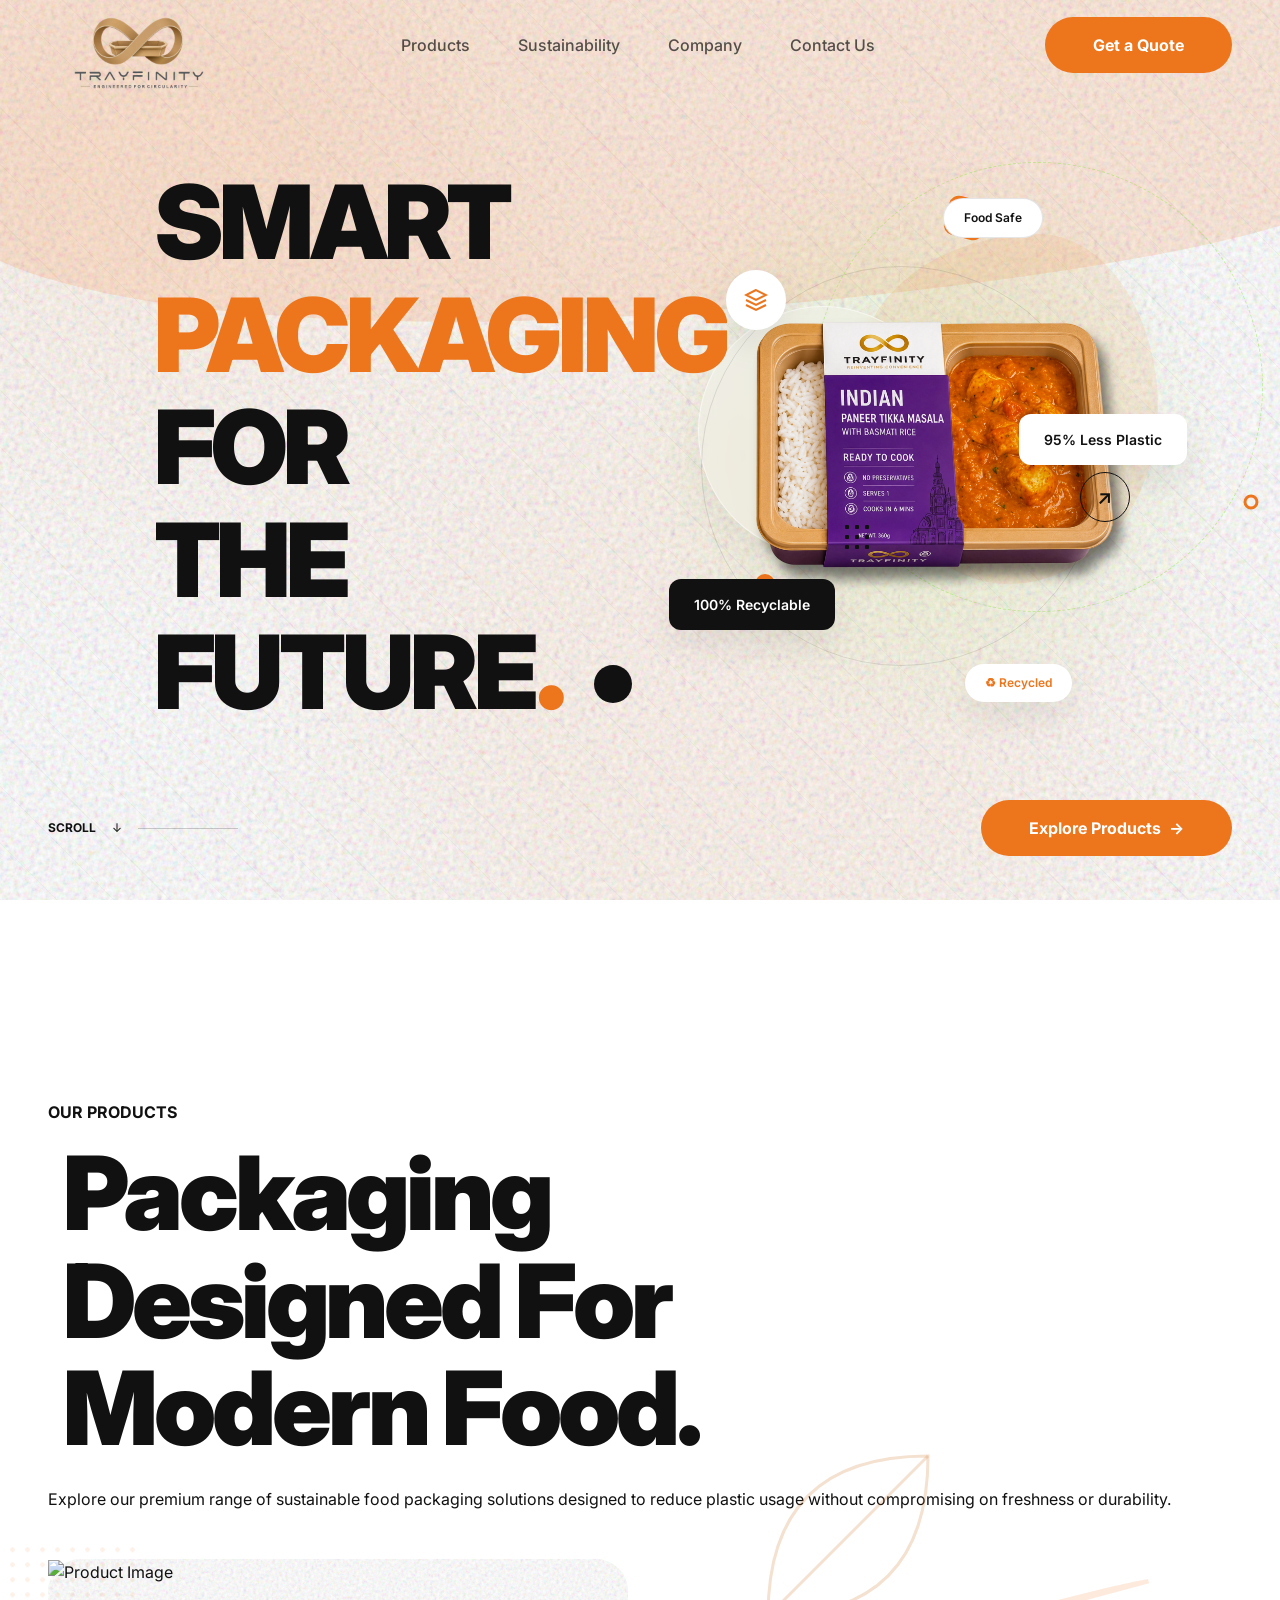
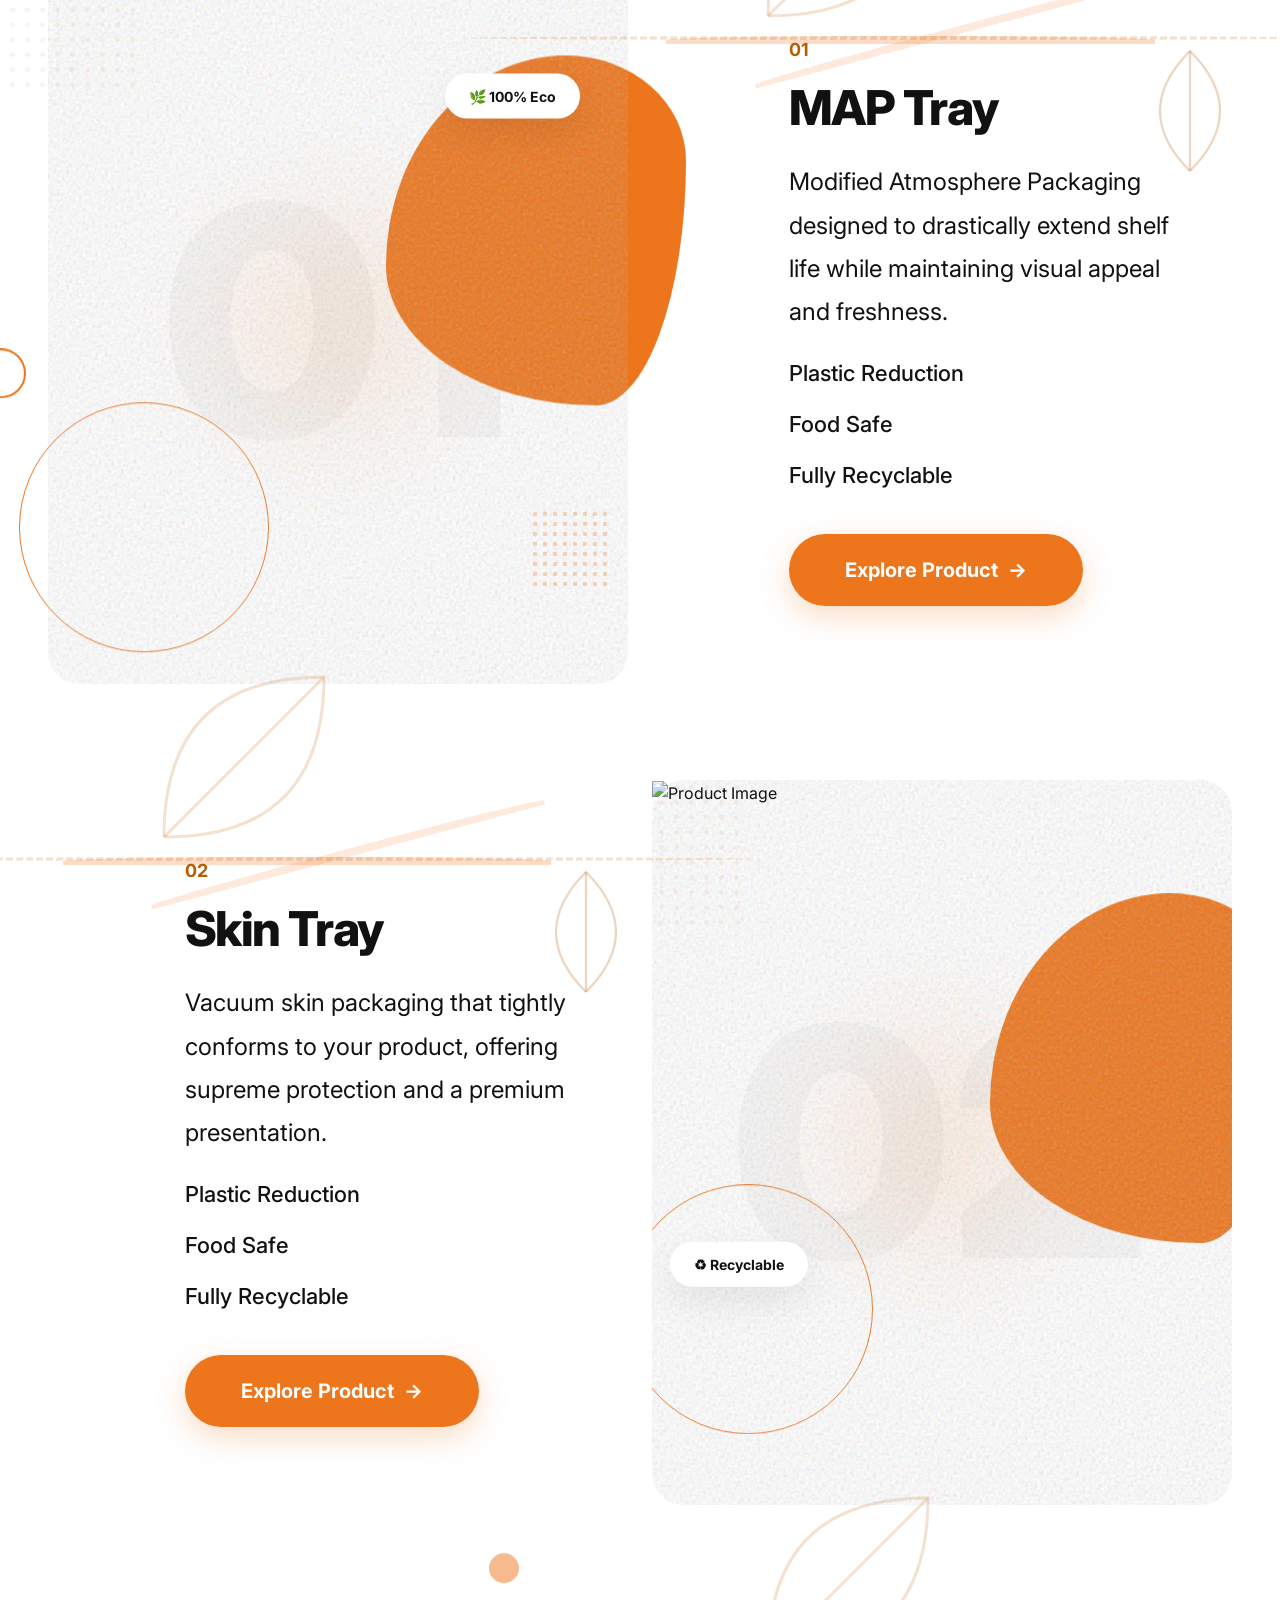
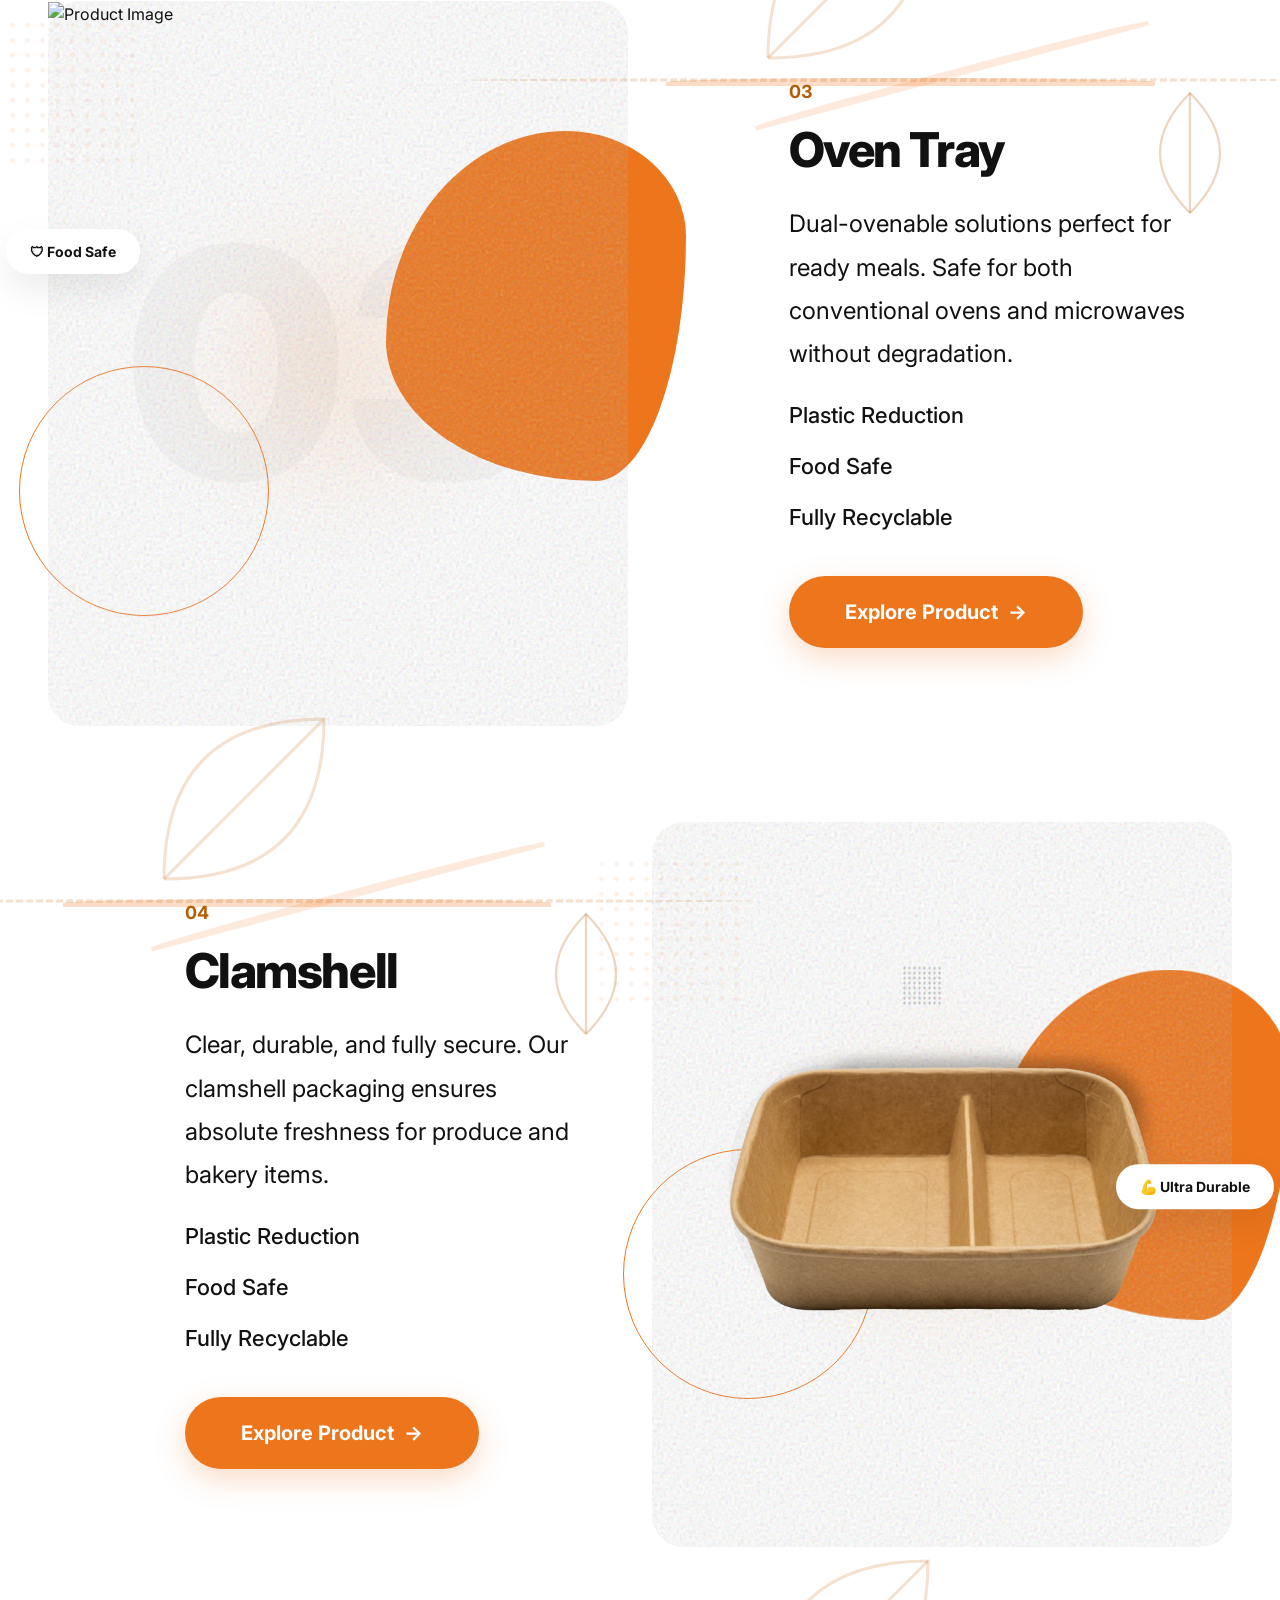
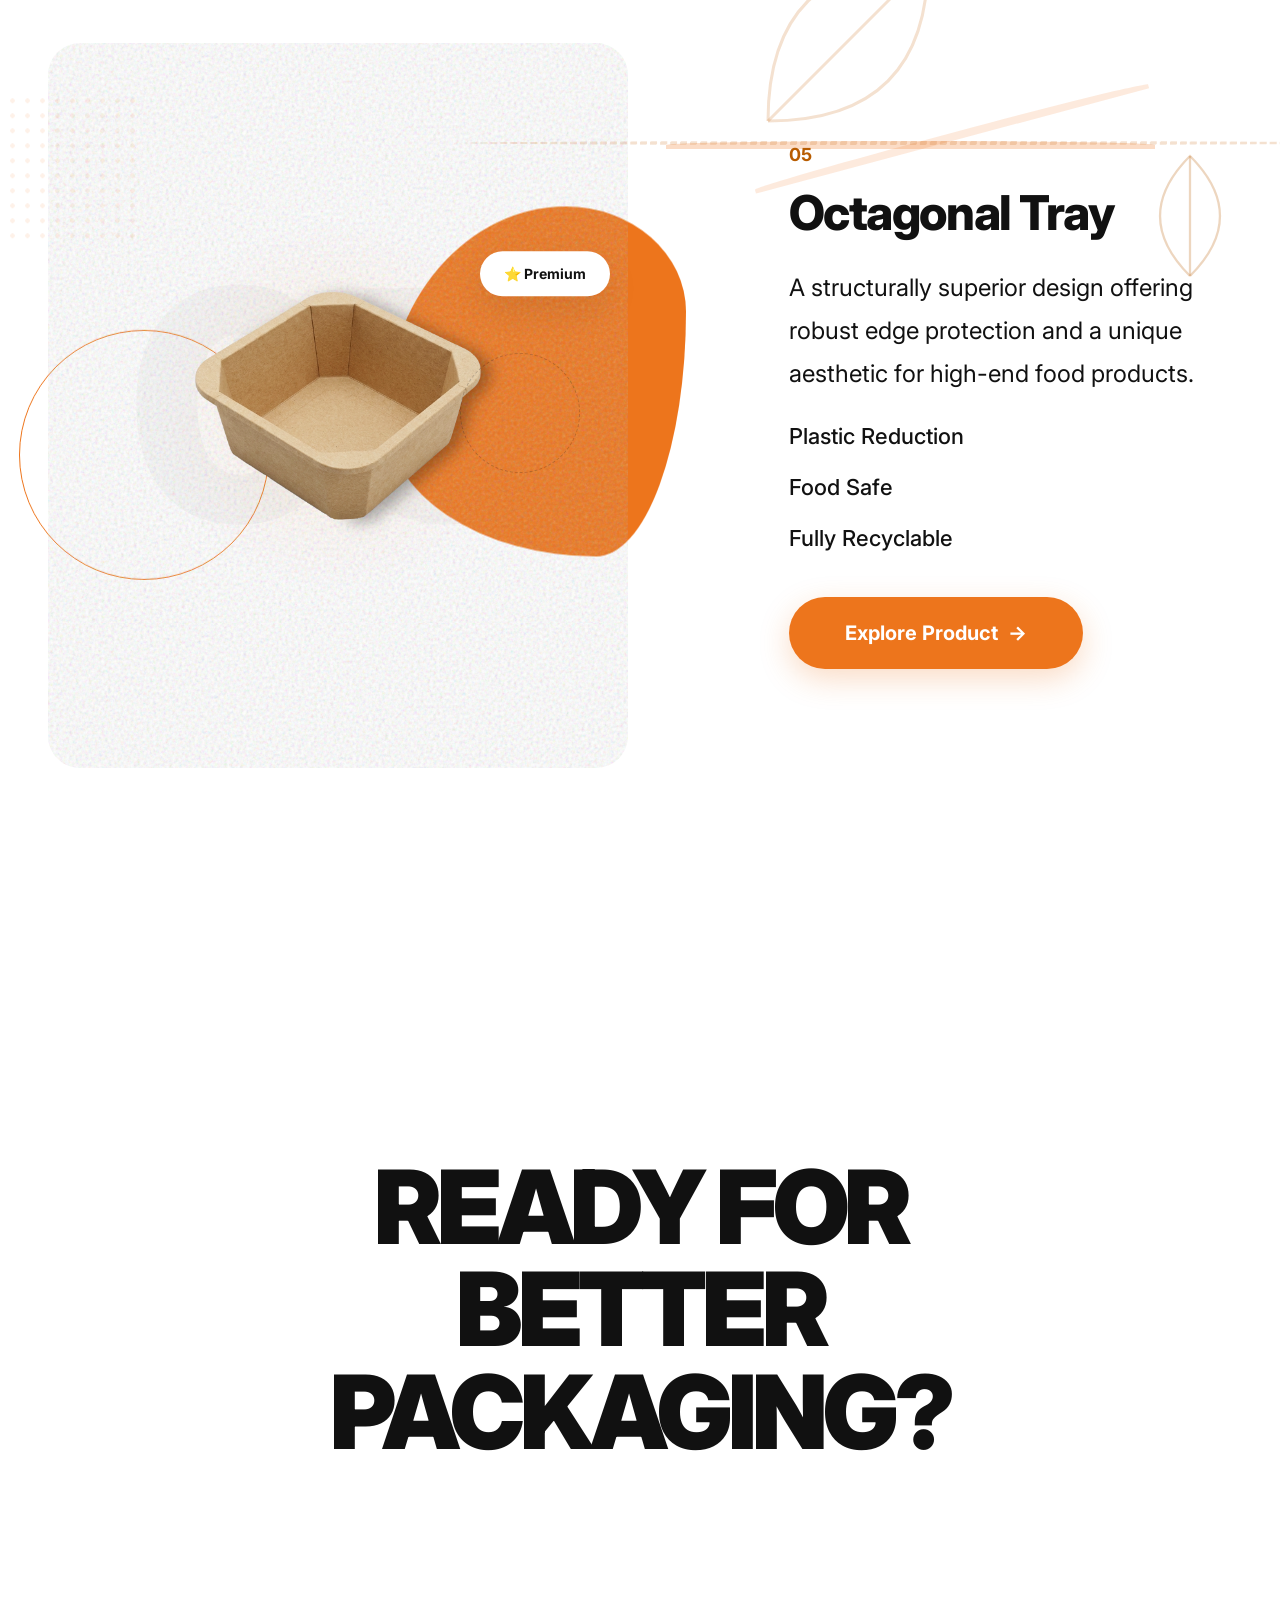
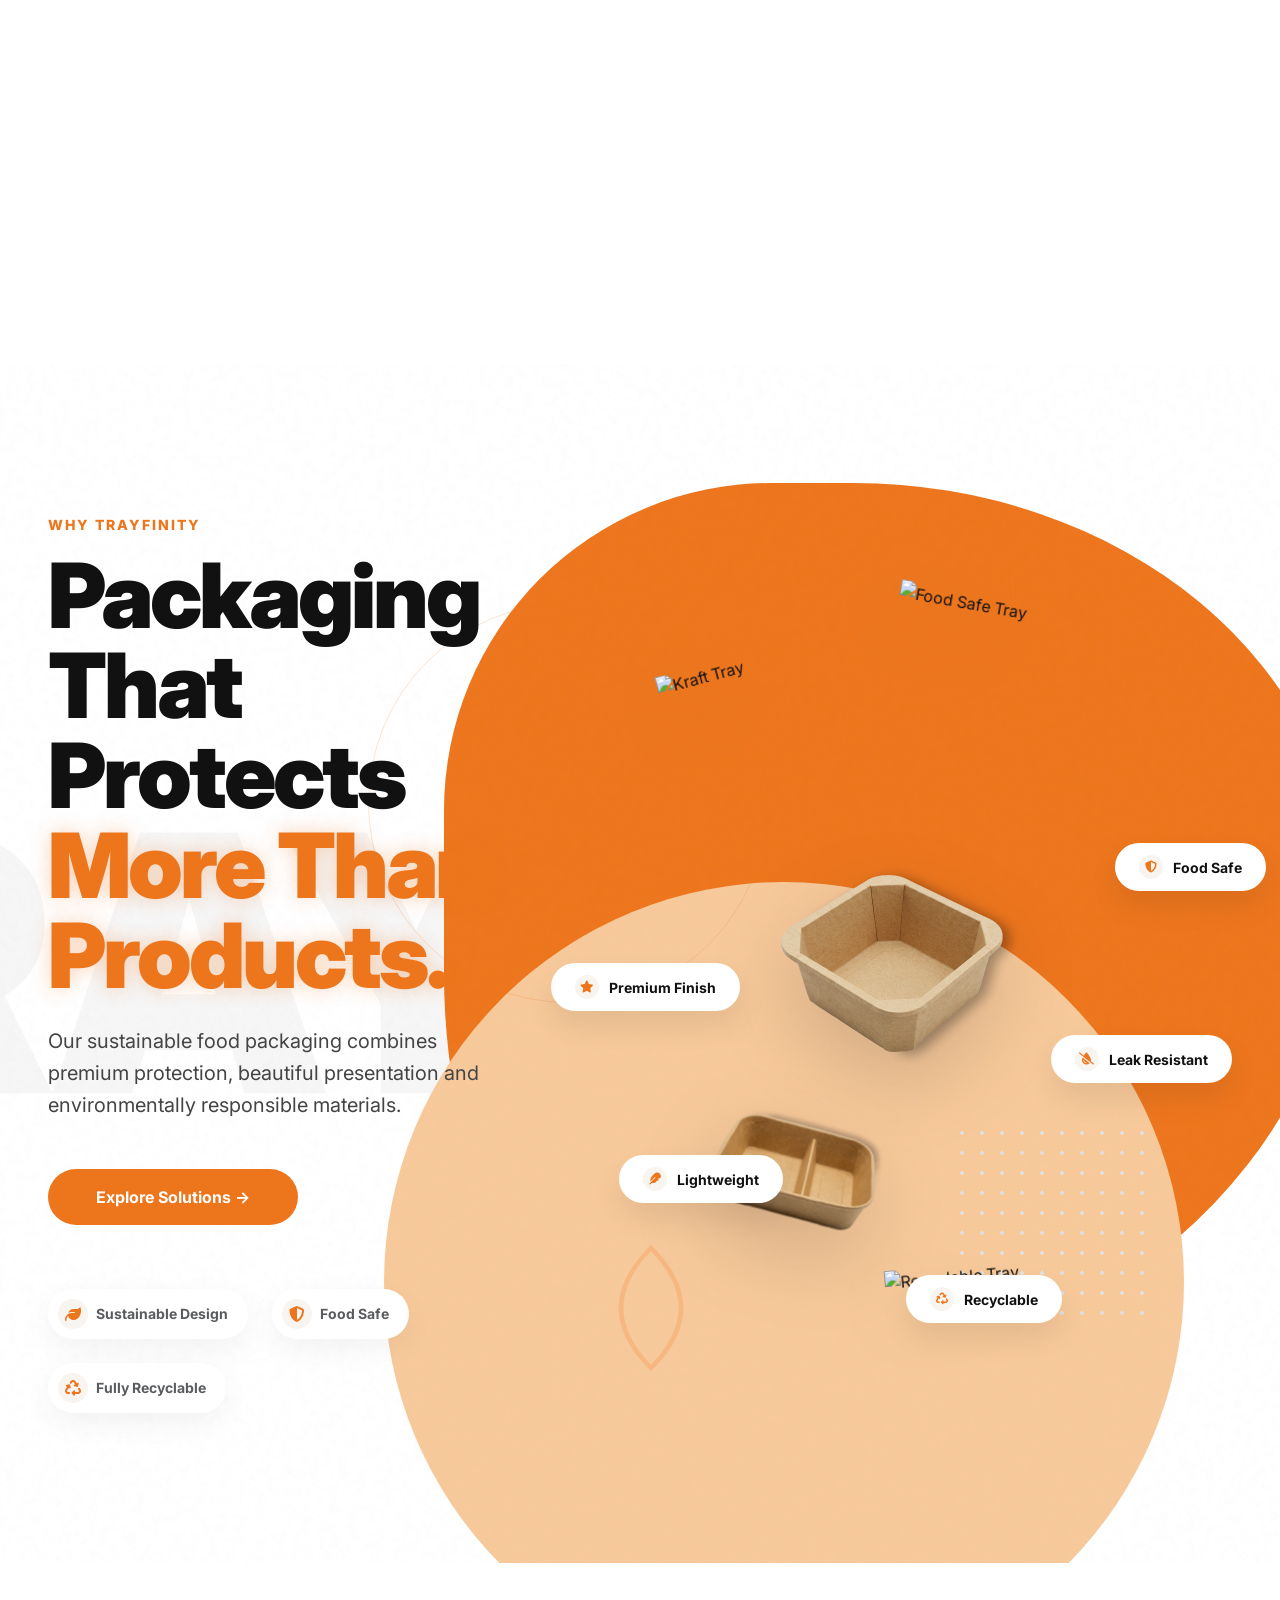
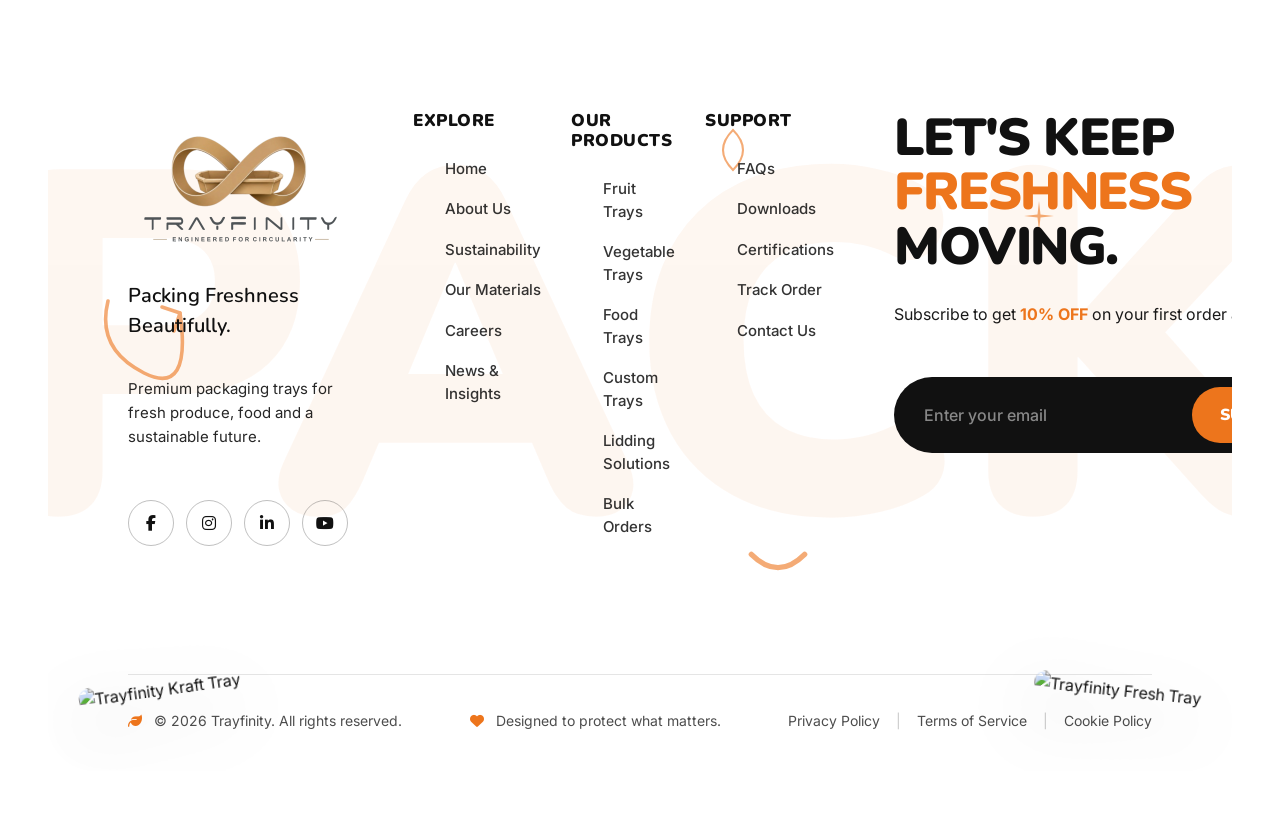
==== commit e346bde2: "feat: add sustainability and benefits pages with associated CSS and JS assets while updating site st" ====
--- a/index.html
+++ b/index.html
@@ -35,7 +35,9 @@
     <!-- Navbar -->
     <nav class="navbar navbar-expand-lg fixed-top custom-nav" id="mainNav">
         <div class="container-fluid px-4 px-lg-5">
-            <a class="navbar-brand fw-black" href="#">Tary<span class="text-accent">FINITY</span></a>
+            <a class="navbar-brand" href="index.html">
+                <img src="assets/webe-images/Logo.webp" alt="Trayfinity Logo" style="height: 100px;">
+            </a>
             
             <button class="navbar-toggler" type="button" data-bs-toggle="collapse" data-bs-target="#navContent">
                 <span class="navbar-toggler-icon"></span>
@@ -43,10 +45,10 @@
             
             <div class="collapse navbar-collapse" id="navContent">
                 <ul class="navbar-nav mx-auto mb-2 mb-lg-0 fw-medium">
-                    <li class="nav-item"><a class="nav-link mx-3" href="product.html">Products</a></li>
-                    <li class="nav-item"><a class="nav-link mx-3" href="#">Sustainability</a></li>
-                    <li class="nav-item"><a class="nav-link mx-3" href="#">Technology</a></li>
-                    <li class="nav-item"><a class="nav-link mx-3" href="#">Company</a></li>
+                    <li class="nav-item"><a class="nav-link mx-3" href="#">Products</a></li>
+                    <li class="nav-item"><a class="nav-link mx-3" href="sustainability.html">Sustainability</a></li>
+                    <li class="nav-item"><a class="nav-link mx-3" href="company.html">Company</a></li>
+                    <li class="nav-item"><a class="nav-link mx-3" href="contact.html">Contact Us</a></li>
                 </ul>
                 <div class="d-flex">
                     <a href="#" class="btn btn-cta btn-dark rounded-pill px-5 py-3 fw-bold">Get a Quote</a>
@@ -369,89 +371,115 @@
     </section>
 
     <!-- ==============================================
-         BENEFITS SECTION (Custom Storytelling)
+         WHY TRAYFINITY SECTION (Premium Editorial Design)
          ============================================== -->
     <section class="tf-benefits-section position-relative overflow-hidden" id="benefits">
-        <!-- Huge Background Typography -->
-        <div class="tf-benefits-bg-text">BENEFITS</div>
         
-        <!-- Subtle SVG Background Details -->
-        <div class="tf-benefits-doodles">
-            <svg class="tf-bdoodle tf-bdoodle-leaf" viewBox="0 0 50 50" xmlns="http://www.w3.org/2000/svg">
-                <path d="M25,5 Q45,25 25,45 Q5,25 25,5 Z" fill="none" stroke="#e0e0e0" stroke-width="1"/>
+        <!-- Background Art -->
+        <div class="tf-benefits-bg-text">TRAYFINITY</div>
+        <div class="tf-b-bg-art">
+            <div class="tf-b-orange-shape b-parallax-slow"></div>
+            <div class="tf-b-beige-circle b-parallax-reverse"></div>
+            <div class="tf-b-outline-circle b-rotate-slow"></div>
+            <div class="tf-b-dots"></div>
+            <div class="tf-b-texture"></div>
+            <!-- Minimal leaf illustrations -->
+            <svg class="tf-b-leaf leaf-1 b-sway-slow" viewBox="0 0 50 50" xmlns="http://www.w3.org/2000/svg">
+                <path d="M25,5 Q45,25 25,45 Q5,25 25,5 Z" fill="none" stroke="#ED751C" stroke-width="1.5" opacity="0.4"/>
+                <path d="M25,5 L25,45" fill="none" stroke="#ED751C" stroke-width="1.5" opacity="0.4"/>
             </svg>
-            <svg class="tf-bdoodle tf-bdoodle-arrow" viewBox="0 0 100 100" xmlns="http://www.w3.org/2000/svg">
-                <path d="M10,50 Q40,10 70,50 T130,50" fill="none" stroke="#e0e0e0" stroke-width="2" stroke-linecap="round"/>
-                <path d="M130,50 L110,40 M130,50 L110,60" fill="none" stroke="#e0e0e0" stroke-width="2" stroke-linecap="round"/>
+            <svg class="tf-b-leaf leaf-2 b-sway-reverse" viewBox="0 0 50 50" xmlns="http://www.w3.org/2000/svg">
+                <path d="M25,5 Q45,25 25,45 Q5,25 25,5 Z" fill="none" stroke="#ED751C" stroke-width="1.5" opacity="0.2"/>
             </svg>
-            <div class="tf-bdoodle tf-bdoodle-dots"></div>
-        </div>
-
-        <div class="container-fluid px-4 px-lg-5 tf-benefits-container h-100">
+        </div>
+
+        <div class="container-fluid px-4 px-lg-5 tf-benefits-container position-relative z-3 h-100">
             <div class="row h-100 align-items-center">
-                <!-- Left Side: Typography -->
-                <div class="col-lg-5 tf-benefits-left">
-                    <div class="tf-label-small fw-bold mb-3 tf-anim-fade-up">WHY TRAYFINITY</div>
-                    <h2 class="tf-benefits-headline fw-black">
-                        Packaging That Protects<br>More Than Products.
+                <!-- Left Side: Typography & CTA -->
+                <div class="col-lg-5 tf-benefits-left pe-lg-5">
+                    <p class="tf-eyebrow b-fade-up">WHY TRAYFINITY</p>
+                    <h2 class="tf-benefits-headline fw-black mt-3 mb-4 b-word-reveal">
+                        <span>Packaging</span><br>
+                        <span>That</span> <span>Protects</span><br>
+                        <span class="text-accent tf-glow">More</span> <span class="text-accent tf-glow">Than</span> <span class="text-accent tf-glow">Products.</span>
                     </h2>
-                    <p class="tf-benefits-desc mt-4 tf-anim-fade-up">
-                        Our sustainable packaging trays are designed to deliver strength, freshness and a greener tomorrow.
+                    <p class="tf-benefits-desc b-fade-up" style="max-width: 520px; animation-delay: 0.6s;">
+                        Our sustainable food packaging combines premium protection, beautiful presentation and environmentally responsible materials.
                     </p>
-                    <a href="#" class="btn btn-benefits-cta rounded-pill px-5 py-3 fw-bold mt-5 tf-anim-fade-up d-inline-flex align-items-center gap-2 tf-magnetic-btn">
-                        Explore Solutions 
-                        <span class="tf-btn-arrow">→</span>
-                    </a>
-                </div>
-
-                <!-- Right Side: Asymmetrical Composition -->
-                <div class="col-lg-7 tf-benefits-right position-relative">
+                    <div class="mt-5 b-fade-up" style="animation-delay: 0.8s;">
+                        <a href="#" class="btn btn-cta btn-dark rounded-pill px-5 py-3 fw-bold b-magnetic">Explore Solutions →</a>
+                    </div>
                     
-                    <!-- SVG Canvas for Connector Lines -->
-                    <svg class="tf-connector-canvas" xmlns="http://www.w3.org/2000/svg">
-                        <path class="tf-connector-line tf-line-1" d="M80,180 Q150,140 220,180" fill="none" stroke="#111111" stroke-width="1.5" stroke-dasharray="4 6"/>
-                        <path class="tf-connector-line tf-line-2" d="M380,220 Q480,280 520,180" fill="none" stroke="#111111" stroke-width="1.5" stroke-dasharray="4 6"/>
-                        <path class="tf-connector-line tf-line-3" d="M150,420 C250,380 300,500 420,420" fill="none" stroke="#111111" stroke-width="1.5" stroke-dasharray="4 6"/>
-                        <path class="tf-connector-line tf-line-4" d="M520,380 Q580,480 650,420" fill="none" stroke="#111111" stroke-width="1.5" stroke-dasharray="4 6"/>
-                    </svg>
-
-                    <!-- Floating Trays -->
-                    <div class="tf-scatter-item tf-tray-item-1" data-target="tag-eco">
-                        <img src="assets/images/2.png" alt="Kraft Tray" class="tf-scatter-img">
-                    </div>
-                    <div class="tf-scatter-item tf-tray-item-2" data-target="tag-safe">
-                        <img src="assets/images/4.png" alt="Food Safe Tray" class="tf-scatter-img">
-                    </div>
-                    <div class="tf-scatter-item tf-tray-item-3" data-target="tag-recycle">
-                        <img src="assets/images/5.png" alt="Recyclable Tray" class="tf-scatter-img">
-                    </div>
-                    <div class="tf-scatter-item tf-tray-item-4" data-target="tag-light">
-                        <img src="assets/images/7.png" alt="Clamshell Tray" class="tf-scatter-img">
-                    </div>
-                    <div class="tf-scatter-item tf-tray-item-5" data-target="tag-premium">
-                        <img src="assets/images/8.png" alt="Premium Tray" class="tf-scatter-img">
-                    </div>
-
-                    <!-- Floating Benefit Tags -->
-                    <div class="tf-benefit-tag tf-tag-eco tf-anim-slide-in" id="tag-eco">
-                        <span class="tf-check-icon">✓</span> Eco Friendly
-                    </div>
-                    <div class="tf-benefit-tag tf-tag-safe tf-anim-slide-in" id="tag-safe">
-                        <span class="tf-check-icon">✓</span> Food Safe
-                    </div>
-                    <div class="tf-benefit-tag tf-tag-leak tf-anim-slide-in" id="tag-leak">
-                        <span class="tf-check-icon">✓</span> Leak Resistant
-                    </div>
-                    <div class="tf-benefit-tag tf-tag-recycle tf-anim-slide-in" id="tag-recycle">
-                        <span class="tf-check-icon">✓</span> Recyclable
-                    </div>
-                    <div class="tf-benefit-tag tf-tag-light tf-anim-slide-in" id="tag-light">
-                        <span class="tf-check-icon">✓</span> Lightweight
-                    </div>
-                    <div class="tf-benefit-tag tf-tag-premium tf-anim-slide-in" id="tag-premium">
-                        <span class="tf-check-icon">✓</span> Premium Finish
-                    </div>
-
+                    <!-- Benefit Badges below CTA -->
+                    <div class="tf-badges-row mt-5 pt-3 d-flex flex-wrap gap-4 b-fade-up" style="animation-delay: 1s;">
+                        <div class="tf-small-badge d-flex align-items-center gap-2">
+                            <div class="icon-circle"><i class="fas fa-leaf text-accent"></i></div>
+                            <span class="fw-bold small text-muted">Sustainable Design</span>
+                        </div>
+                        <div class="tf-small-badge d-flex align-items-center gap-2">
+                            <div class="icon-circle"><i class="fas fa-shield-alt text-accent"></i></div>
+                            <span class="fw-bold small text-muted">Food Safe</span>
+                        </div>
+                        <div class="tf-small-badge d-flex align-items-center gap-2">
+                            <div class="icon-circle"><i class="fas fa-recycle text-accent"></i></div>
+                            <span class="fw-bold small text-muted">Fully Recyclable</span>
+                        </div>
+                    </div>
+                </div>
+
+                <!-- Right Side: Hero Collage -->
+                <div class="col-lg-7 tf-benefits-right mt-5 mt-lg-0" style="height: 800px;">
+                    <div class="tf-hero-collage h-100 w-100 position-relative">
+                        
+                        <!-- SVG Canvas for Connector Lines -->
+                        <svg class="tf-connector-canvas position-absolute top-0 start-0 w-100 h-100" style="z-index: 1;">
+                            <!-- Paths will be drawn by JS/CSS -->
+                            <path class="tf-connector-line draw-path" d="M 50% 50% Q 25% 25% 15% 35%" fill="none" stroke="#ED751C" stroke-width="1.5" stroke-dasharray="4 6"/>
+                            <path class="tf-connector-line draw-path" d="M 50% 50% C 60% 25% 85% 20% 80% 30%" fill="none" stroke="#ED751C" stroke-width="1.5" stroke-dasharray="4 6"/>
+                            <path class="tf-connector-line draw-path" d="M 50% 50% Q 75% 75% 70% 85%" fill="none" stroke="#ED751C" stroke-width="1.5" stroke-dasharray="4 6"/>
+                            <path class="tf-connector-line draw-path" d="M 50% 50% C 30% 70% 15% 80% 25% 90%" fill="none" stroke="#ED751C" stroke-width="1.5" stroke-dasharray="4 6"/>
+                        </svg>
+
+                        <!-- Central Tray -->
+                        <div class="tf-tray-center tf-float-slow b-parallax-item" data-speed="0.03" style="z-index: 5;">
+                            <img src="assets/images/8.png" alt="Premium Tray">
+                        </div>
+
+                        <!-- 4 Smaller Trays -->
+                        <div class="tf-tray-side tray-pos-1 tf-float-reverse b-parallax-item" data-speed="0.06" style="z-index: 4;">
+                            <img src="assets/images/2.png" alt="Kraft Tray">
+                        </div>
+                        <div class="tf-tray-side tray-pos-2 tf-float-slow b-parallax-item" data-speed="-0.04" style="animation-delay: 1s; z-index: 4;">
+                            <img src="assets/images/4.png" alt="Food Safe Tray">
+                        </div>
+                        <div class="tf-tray-side tray-pos-3 tf-float-reverse b-parallax-item" data-speed="0.05" style="animation-delay: 2s; z-index: 4;">
+                            <img src="assets/images/5.png" alt="Recyclable Tray">
+                        </div>
+                        <div class="tf-tray-side tray-pos-4 tf-float-slow b-parallax-item" data-speed="-0.07" style="animation-delay: 3s; z-index: 4;">
+                            <img src="assets/images/7.png" alt="Clamshell Tray">
+                        </div>
+
+                        <!-- Benefit Labels (Pills) -->
+                        <div class="tf-pill pill-pos-1 b-pill-anim" style="z-index: 6;">
+                            <span class="pill-icon text-accent"><i class="fas fa-leaf"></i></span> Eco Friendly
+                        </div>
+                        <div class="tf-pill pill-pos-2 b-pill-anim" style="animation-delay: 0.2s; z-index: 6;">
+                            <span class="pill-icon text-accent"><i class="fas fa-shield-alt"></i></span> Food Safe
+                        </div>
+                        <div class="tf-pill pill-pos-3 b-pill-anim" style="animation-delay: 0.4s; z-index: 6;">
+                            <span class="pill-icon text-accent"><i class="fas fa-star"></i></span> Premium Finish
+                        </div>
+                        <div class="tf-pill pill-pos-4 b-pill-anim" style="animation-delay: 0.6s; z-index: 6;">
+                            <span class="pill-icon text-accent"><i class="fas fa-tint-slash"></i></span> Leak Resistant
+                        </div>
+                        <div class="tf-pill pill-pos-5 b-pill-anim" style="animation-delay: 0.8s; z-index: 6;">
+                            <span class="pill-icon text-accent"><i class="fas fa-feather"></i></span> Lightweight
+                        </div>
+                        <div class="tf-pill pill-pos-6 b-pill-anim" style="animation-delay: 1s; z-index: 6;">
+                            <span class="pill-icon text-accent"><i class="fas fa-recycle"></i></span> Recyclable
+                        </div>
+
+                    </div>
                 </div>
             </div>
         </div>
@@ -473,7 +501,7 @@
                 <!-- 1. LEFT SIDE: Brand & Socials -->
                 <div class="tf-col-left">
                     <div class="tf-brand">
-                        <h2 class="tf-logo">tray<span class="tf-color-accent">finity.</span></h2>
+                        <img src="assets/webe-images/Logo.webp" alt="Trayfinity Logo" style="height: 150px;">
                     </div>
                     <p class="tf-tagline">Packing Freshness Beautifully.</p>
                     <p class="tf-desc">Premium packaging trays for fresh produce, food and a sustainable future.</p>
--- a/css/home.css
+++ b/css/home.css
@@ -159,15 +159,15 @@
     color: var(--accent) !important;
 }
 .btn-cta {
-    background-color: var(--text-color);
+    background-color: var(--accent);
     color: #fff;
     border: none;
     transition: transform 0.3s ease, box-shadow 0.3s ease;
 }
 .btn-cta:hover {
     transform: translateY(-2px);
-    box-shadow: 0 10px 25px rgba(0,0,0,0.15);
-    background-color: #000;
+    box-shadow: 0 10px 25px rgba(237,117,28,0.3);
+    background-color: #d66214;
 }
 
 /* =================================================
@@ -455,26 +455,26 @@
     opacity: 0.2;
 }
 .btn-cta {
-    background-color: var(--text-color) !important;
+    background-color: var(--accent) !important;
     color: var(--bg-color) !important;
     transition: all 0.3s ease !important;
     border: none !important;
 }
 .btn-cta:hover {
-    background-color: var(--accent) !important;
-    color: var(--text-color) !important;
+    background-color: #d66214 !important;
+    color: var(--bg-color) !important;
     transform: translateY(-2px) !important;
 }
 .btn-explore {
     background-color: var(--accent);
-    color: var(--text-color);
+    color: var(--bg-color);
     border: none;
     transition: transform 0.3s ease, box-shadow 0.3s ease;
 }
 .btn-explore:hover {
     transform: translateY(-2px);
-    box-shadow: 0 10px 25px rgba(151,227,81,0.4);
-    background-color: #85cd46;
+    box-shadow: 0 10px 25px rgba(237,117,28,0.4);
+    background-color: #d66214;
 }
 
 /* =================================================
@@ -658,20 +658,20 @@
 .bg-blob {
     top: 10%; right: -10%;
     width: 300px; height: 350px;
-    background: var(--accent);
+    background: #ED751C;
     border-radius: 60% 40% 30% 70% / 60% 30% 70% 40%;
-    opacity: 0.1;
+    opacity: 1;
 }
 .bg-circle-outline {
     bottom: -10%; left: -5%;
     width: 250px; height: 250px;
-    border: 1px solid rgba(17,17,17,0.1);
+    border: 1px solid #ED751C;
     border-radius: 50%;
 }
 .bg-dots {
     top: -5%; left: -10%;
     width: 150px; height: 150px;
-    background: radial-gradient(circle, var(--text-color) 2px, transparent 2.5px);
+    background: radial-gradient(circle, #ED751C 2px, transparent 2.5px);
     background-size: 15px 15px;
     opacity: 0.1;
 }
@@ -785,8 +785,9 @@
     /* Gallery Fixes */
     .packaging-gallery { padding-top: 80px; padding-bottom: 80px; }
     .product-block { min-height: auto; margin-top: 60px; margin-bottom: 60px; padding-bottom: 2rem !important; }
+    .product-block > div { width: 100%; margin-bottom: 30px; }
     .float-decor { display: none; }
-    .gallery-title { font-size: 52px; }
+    .gallery-title { font-size: 52px; text-align: center; }
     .prod-title { font-size: 40px; }
     .anim-type-2 .img-wrapper { clip-path: none; transform: translateY(50px); }
     .anim-type-2.is-active .img-wrapper { transform: translateY(0); }
@@ -801,12 +802,394 @@
     #mainNav { padding: 0.5rem 1rem !important; }
     #navContent { background: rgba(255,255,255,0.95); padding: 1rem; border-radius: 10px; text-align: center; margin-top: 10px; }
     #navContent .d-flex { justify-content: center; margin-top: 1rem; }
+    
+    .text-area { text-align: center; }
+    .feature-list { display: flex; flex-direction: column; align-items: center; }
+    .gallery-ending-block { padding: 150px 0 !important; }
 }
 
 @media (max-width: 767px) {
-    .gallery-title { font-size: 40px; }
-    .prod-title { font-size: 32px; }
-    .hero-headline { font-size: 13vw !important; }
+    .gallery-title { font-size: 32px; }
+    .prod-title { font-size: 28px; }
+    .hero-headline { font-size: 14vw !important; }
     .photo-slideshow { margin-top: 2rem; }
     .bottom-area { padding-bottom: 1rem !important; }
-}
+    .ending-title { font-size: 40px !important; }
+    .gallery-ending-block { padding: 100px 0 !important; }
+}
+
+/* =================================================
+   PREMIUM RIGHT CONTENT AREA BACKGROUND (OVERSIZED ORGANIC ORANGE)
+================================================= */
+.product-block .text-area {
+    position: relative;
+    padding: 4rem 3rem; /* Breathing space */
+    z-index: 1; /* Keep text above background */
+    /* Remove old static backgrounds here; we will inject layers via JS */
+}
+
+.premium-bg-wrapper {
+    position: absolute;
+    top: 0; left: 0; width: 100%; height: 100%;
+    z-index: 0;
+    pointer-events: none;
+    overflow: visible; /* Let large shapes bleed out */
+}
+
+/* Make sure text elements stay above pseudo elements */
+.product-block .text-area > * {
+    position: relative;
+    z-index: 10;
+}
+
+/* Base typography increases */
+.product-block .text-area .prod-num {
+    font-size: 18px;
+    margin-bottom: 1rem;
+    color: #B85C00;
+}
+.product-block .text-area .prod-title {
+    font-size: 64px !important;
+    font-weight: 800 !important;
+    letter-spacing: -0.03em;
+    margin-bottom: 1.5rem;
+}
+.product-block .text-area .prod-desc {
+    font-size: 24px !important;
+    line-height: 1.8 !important;
+}
+.product-block .text-area .feature-list li {
+    font-size: 22px !important;
+    margin-bottom: 18px !important;
+}
+
+/* Premium Rounded Button */
+.product-block .text-area .btn-cta-link {
+    display: inline-flex;
+    align-items: center;
+    justify-content: center;
+    height: 72px;
+    padding: 0 3.5rem;
+    border-radius: 9999px;
+    background-color: #ED751C;
+    color: #FFF;
+    font-size: 1.25rem;
+    box-shadow: 0 10px 30px rgba(237, 117, 28, 0.25);
+    transition: all 0.4s ease;
+    border: none;
+    text-decoration: none;
+    overflow: hidden;
+}
+.product-block .text-area .btn-cta-link:hover {
+    background-color: #d66214;
+    transform: translateY(-5px);
+    box-shadow: 0 15px 40px rgba(214, 98, 20, 0.35);
+}
+.badge-eco { top: 10%; right: 10%; }
+.badge-recycle { bottom: 15%; left: 5%; }
+.badge-safe { top: 20%; left: -5%; }
+.badge-durable { bottom: 10%; right: -5%; }
+.badge-premium { top: 5%; right: 5%; }
+.circle-outline, .circle-outline-large, .circle-filled {
+    border-radius: 50%;
+}
+.circle-outline { width: 50px; height: 50px; border: 2px solid var(--accent); top: 50%; left: -10%; }
+.circle-outline-large { width: 120px; height: 120px; border: 1px dashed rgba(17,17,17,0.2); bottom: 20%; right: 10%; }
+.circle-filled { width: 30px; height: 30px; background: var(--accent); opacity: 0.5; top: 15%; right: 20%; }
+.dot-pattern { width: 80px; height: 80px; background: radial-gradient(circle, var(--accent) 2px, transparent 2.5px); background-size: 10px 10px; bottom: 5%; right: 5%; opacity: 0.3; }
+.dot-pattern-small { width: 40px; height: 40px; background: radial-gradient(circle, var(--text-color) 1px, transparent 1.5px); background-size: 5px 5px; top: 10%; right: 50%; opacity: 0.2; }
+
+/* Magnetic Button */
+.btn-magnetic {
+    position: relative;
+    display: inline-flex;
+    align-items: center;
+    padding: 16px 36px;
+    border: 1px solid var(--text-color);
+    border-radius: 50px;
+    color: var(--text-color);
+    text-decoration: none;
+    overflow: hidden;
+    transition: transform 0.3s cubic-bezier(0.2, 0.8, 0.2, 1);
+}
+.btn-magnetic .btn-text, .btn-magnetic .btn-arrow {
+    position: relative;
+    z-index: 2;
+    transition: color 0.3s ease, transform 0.3s ease;
+}
+.btn-magnetic .btn-arrow {
+    margin-left: 10px;
+}
+.btn-magnetic .btn-fill {
+    position: absolute;
+    top: 100%; left: 50%;
+    width: 150%; padding-bottom: 150%;
+    background: var(--text-color);
+    border-radius: 50%;
+    transform: translate(-50%, 0);
+    transition: transform 0.5s cubic-bezier(0.2, 0.8, 0.2, 1);
+    z-index: 1;
+}
+.btn-magnetic:hover .btn-fill {
+    transform: translate(-50%, -100%);
+}
+.btn-magnetic:hover .btn-text, .btn-magnetic:hover .btn-arrow {
+    color: #fff;
+}
+.btn-magnetic:hover .btn-arrow {
+    transform: translateX(5px);
+}
+
+/* Cinematic Entrance Animations */
+.anim-type-1 .img-wrapper { transform: translateX(-50px); opacity: 0; transition: all 1s ease; }
+.anim-type-1.is-active .img-wrapper { transform: translateX(0); opacity: 1; }
+.anim-type-2 .img-wrapper { clip-path: inset(0 100% 0 0); transition: clip-path 1.2s cubic-bezier(0.8, 0, 0.2, 1); }
+.anim-type-2.is-active .img-wrapper { clip-path: inset(0 0 0 0); }
+.anim-type-3 .img-wrapper { transform: scale(0.8); opacity: 0; transition: all 1s ease; }
+.anim-type-3.is-active .img-wrapper { transform: scale(1); opacity: 1; }
+.anim-type-4 .img-wrapper { transform: perspective(1000px) rotateY(-15deg) translateY(30px); opacity: 0; transition: all 1s ease; }
+.anim-type-4.is-active .img-wrapper { transform: perspective(1000px) rotateY(0) translateY(0); opacity: 1; }
+.anim-type-5 .img-wrapper { filter: blur(20px); opacity: 0; transition: all 1.2s ease; }
+.anim-type-5.is-active .img-wrapper { filter: blur(0); opacity: 1; }
+
+/* Ending Block */
+.gallery-ending-block {
+    height: 100vh;
+    display: flex;
+    flex-direction: column;
+    align-items: center;
+    justify-content: center;
+}
+.ending-title {
+    font-size: clamp(50px, 8vw, 150px);
+    line-height: 1;
+    letter-spacing: -0.05em;
+    will-change: transform;
+}
+.ending-green-line {
+    position: absolute;
+    bottom: 0; left: 50%;
+    transform: translateX(-50%);
+    height: 10px;
+    background: var(--accent);
+    width: 0%;
+    transition: width 0.1s linear;
+}
+
+@media (max-width: 991px) {
+    /* Gallery Fixes */
+    .packaging-gallery { padding-top: 80px; padding-bottom: 80px; }
+    .product-block { min-height: auto; margin-top: 60px; margin-bottom: 60px; padding-bottom: 2rem !important; }
+    .product-block > div { width: 100%; margin-bottom: 30px; }
+    .float-decor { display: none; }
+    .gallery-title { font-size: 52px; text-align: center; }
+    .prod-title { font-size: 40px; }
+    .anim-type-2 .img-wrapper { clip-path: none; transform: translateY(50px); }
+    .anim-type-2.is-active .img-wrapper { transform: translateY(0); }
+    
+    /* Hero Fixes */
+    .hero-headline { font-size: 11vw !important; padding-top: 80px; text-align: center; }
+    .hero-text-content { width: 100% !important; margin: 0 auto; display: flex; flex-direction: column; align-items: center; }
+    .hero-section { align-items: flex-start !important; }
+    .oversized-circle-deco { width: 40px; height: 40px; border-width: 8px; right: -50px; bottom: 5px; }
+    
+    /* Navbar Mobile Toggler Fixes */
+    #mainNav { padding: 0.5rem 1rem !important; }
+    #navContent { background: rgba(255,255,255,0.95); padding: 1rem; border-radius: 10px; text-align: center; margin-top: 10px; }
+    #navContent .d-flex { justify-content: center; margin-top: 1rem; }
+    
+    .text-area { text-align: center; }
+    .feature-list { display: flex; flex-direction: column; align-items: center; }
+    .gallery-ending-block { padding: 150px 0 !important; }
+}
+
+@media (max-width: 767px) {
+    .gallery-title { font-size: 32px; }
+    .prod-title { font-size: 28px; }
+    .hero-headline { font-size: 14vw !important; }
+    .photo-slideshow { margin-top: 2rem; }
+    .bottom-area { padding-bottom: 1rem !important; }
+    .ending-title { font-size: 40px !important; }
+    .gallery-ending-block { padding: 100px 0 !important; }
+}
+
+/* =================================================
+   PREMIUM RIGHT CONTENT AREA BACKGROUND (OVERSIZED ORGANIC ORANGE)
+================================================= */
+.product-block .text-area {
+    position: relative;
+    padding: 4rem 3rem; /* Breathing space */
+    z-index: 1; /* Keep text above background */
+    /* Remove old static backgrounds here; we will inject layers via JS */
+}
+
+.premium-bg-wrapper {
+    position: absolute;
+    top: 0; left: 0; width: 100%; height: 100%;
+    z-index: 0;
+    pointer-events: none;
+    overflow: visible; /* Let large shapes bleed out */
+}
+
+/* Make sure text elements stay above pseudo elements */
+.product-block .text-area > * {
+    position: relative;
+    z-index: 10;
+}
+
+/* Base typography increases */
+.product-block .text-area .prod-num {
+    font-size: 18px;
+    margin-bottom: 1rem;
+    color: #B85C00;
+}
+.product-block .text-area .prod-title {
+    font-size: 64px !important;
+    font-weight: 800 !important;
+    letter-spacing: -0.03em;
+    margin-bottom: 1.5rem;
+}
+.product-block .text-area .prod-desc {
+    font-size: 24px !important;
+    line-height: 1.8 !important;
+}
+.product-block .text-area .feature-list li {
+    font-size: 22px !important;
+    margin-bottom: 18px !important;
+}
+
+/* Premium Rounded Button */
+.product-block .text-area .btn-cta-link {
+    display: inline-flex;
+    align-items: center;
+    justify-content: center;
+    height: 72px;
+    padding: 0 3.5rem;
+    border-radius: 9999px;
+    background-color: #ED751C;
+    color: #FFF;
+    font-size: 1.25rem;
+    box-shadow: 0 10px 30px rgba(237, 117, 28, 0.25);
+    transition: all 0.4s ease;
+    border: none;
+    text-decoration: none;
+    overflow: hidden;
+}
+.product-block .text-area .btn-cta-link:hover {
+    background-color: #d66214;
+    transform: translateY(-5px);
+    box-shadow: 0 15px 40px rgba(214, 98, 20, 0.35);
+}
+.product-block .text-area .btn-cta-link .btn-arrow {
+    display: inline-block;
+    transition: transform 0.3s ease;
+    margin-left: 10px;
+}
+.product-block .text-area .btn-cta-link:hover .btn-arrow {
+    transform: translateX(10px);
+}
+
+/* 
+  BACKGROUND LAYERS (25+ Elements)
+  Colors: #B85C00, #C96A14, #D97706, #E8B178, #F3D2AA
+*/
+
+.bg-layer {
+    position: absolute;
+    transition: transform 0.2s cubic-bezier(0.1, 0.5, 0.3, 1);
+}
+
+/* 5-8 Oversized Organic Blobs */
+.layer-blob { filter: blur(30px); z-index: -2; mix-blend-mode: multiply; }
+.blob-1 { top: -20%; left: -10%; width: 140%; height: 140%; background-color: #ED751C; opacity: 0.25; border-radius: 40% 60% 70% 30% / 40% 50% 60% 50%; animation: floatA 40s infinite alternate; }
+.blob-2 { top: 20%; right: -20%; width: 150%; height: 150%; background-color: #ED751C; opacity: 0.20; border-radius: 60% 40% 30% 70% / 60% 30% 70% 40%; animation: floatB 45s infinite alternate-reverse; }
+.blob-3 { bottom: -30%; left: 0; width: 120%; height: 120%; background-color: #ED751C; opacity: 0.15; border-radius: 30% 70% 50% 50% / 50% 50% 70% 30%; animation: floatC 35s infinite alternate; }
+.blob-4 { top: 40%; left: -30%; width: 100%; height: 100%; background-color: #ED751C; opacity: 0.10; border-radius: 70% 30% 50% 50% / 30% 70% 50% 50%; animation: floatA 38s infinite alternate-reverse; }
+.blob-5 { bottom: -10%; right: 10%; width: 130%; height: 130%; background-color: #ED751C; opacity: 0.10; border-radius: 50% 50% 30% 70% / 70% 30% 50% 50%; animation: floatB 42s infinite alternate; }
+.blob-6 { top: -10%; right: -10%; width: 110%; height: 110%; background-color: #ED751C; opacity: 0.15; border-radius: 40% 60% 70% 30% / 60% 40% 50% 50%; animation: floatC 32s infinite alternate-reverse; }
+
+/* 4 Soft Cloud Shapes */
+.layer-cloud { filter: blur(50px); z-index: -3; }
+.cloud-1 { top: -40%; left: -20%; width: 180%; height: 150%; background-color: #ED751C; opacity: 0.25; border-radius: 50%; animation: driftH 50s infinite alternate; }
+.cloud-2 { bottom: -30%; right: -30%; width: 200%; height: 160%; background-color: #ED751C; opacity: 0.20; border-radius: 50%; animation: driftH 55s infinite alternate-reverse; }
+.cloud-3 { top: 10%; left: 10%; width: 160%; height: 160%; background-color: #ED751C; opacity: 0.10; border-radius: 50%; animation: driftV 45s infinite alternate; }
+.cloud-4 { top: 30%; right: 20%; width: 140%; height: 140%; background-color: #ED751C; opacity: 0.15; border-radius: 50%; animation: driftV 60s infinite alternate-reverse; }
+
+/* 3 Paper-cut layers */
+.layer-papercut { filter: blur(10px); z-index: -1; box-shadow: 20px 20px 40px rgba(237, 117, 28, 0.1); }
+.paper-1 { top: -10%; left: -5%; width: 90%; height: 90%; background-color: #ED751C; opacity: 0.10; border-radius: 30% 70% 70% 30% / 30% 30% 70% 70%; animation: rotateA 60s infinite linear; }
+.paper-2 { bottom: -20%; right: -10%; width: 110%; height: 110%; background-color: #ED751C; opacity: 0.15; border-radius: 70% 30% 30% 70% / 70% 70% 30% 30%; animation: rotateB 75s infinite linear; }
+.paper-3 { top: 40%; left: 30%; width: 80%; height: 80%; background-color: #ED751C; opacity: 0.15; border-radius: 50% 50% 20% 80% / 20% 80% 50% 50%; animation: rotateA 50s infinite reverse linear; }
+
+/* 3 Large Faded Circles */
+.layer-circle { border-radius: 50%; z-index: -1; }
+.circle-1 { top: -30%; right: -20%; width: 150%; height: 150%; background-color: #ED751C; opacity: 0.15; filter: blur(40px); animation: scaleA 30s infinite alternate; }
+.circle-2 { bottom: -20%; left: -30%; width: 120%; height: 120%; background-color: #ED751C; opacity: 0.20; filter: blur(20px); animation: scaleB 40s infinite alternate-reverse; }
+.circle-3 { top: 20%; left: 40%; width: 100%; height: 100%; background-color: #ED751C; opacity: 0.10; filter: blur(60px); animation: scaleA 35s infinite alternate; }
+
+/* 2 Semi-transparent arches */
+.layer-arch { border-radius: 50% 50% 0 0; z-index: -2; border: 4px solid rgba(237, 117, 28, 0.25); }
+.arch-1 { top: 0%; right: 10%; width: 120%; height: 140%; animation: floatC 50s infinite alternate; }
+.arch-2 { bottom: 10%; left: -10%; width: 100%; height: 120%; transform: rotate(-15deg); border-color: rgba(237, 117, 28, 0.15); animation: floatA 45s infinite alternate-reverse; }
+
+/* Outlines, Grids, Lines, Particles, Leaves */
+.layer-outline-circle {
+    top: -40%; right: -40%; width: 220%; height: 220%;
+    border: 2px dashed rgba(201, 106, 20, 0.2); border-radius: 50%;
+    animation: rotateA 80s linear infinite; z-index: -1;
+}
+.layer-dotted-grid {
+    top: -20%; left: -20%; width: 150%; height: 150%;
+    background-image: radial-gradient(rgba(184, 92, 0, 0.25) 2px, transparent 2px);
+    background-size: 30px 30px; opacity: 0.7; z-index: -1;
+    mask-image: radial-gradient(circle at center, black 0%, transparent 70%);
+    -webkit-mask-image: radial-gradient(circle at center, black 0%, transparent 70%);
+    animation: driftGrid 60s linear infinite;
+}
+.layer-packaging-lines {
+    top: 5%; left: -20%; width: 180%; height: 180%;
+    background-image: 
+        radial-gradient(circle at 20% 80%, transparent 50%, rgba(201, 106, 20, 0.15) 50.5%, rgba(201, 106, 20, 0.15) 51%, transparent 51.5%),
+        radial-gradient(circle at 80% 20%, transparent 50%, rgba(184, 92, 0, 0.15) 50.5%, rgba(184, 92, 0, 0.15) 51%, transparent 51.5%);
+    background-size: 150% 150%; background-repeat: no-repeat;
+    animation: driftV 45s ease-in-out infinite alternate; z-index: -1;
+}
+.layer-particles {
+    top: -30%; left: -30%; width: 200%; height: 200%; z-index: 0;
+    background-image: 
+        radial-gradient(circle, rgba(184, 92, 0, 0.25) 3px, transparent 4px),
+        radial-gradient(circle, rgba(201, 106, 20, 0.2) 4px, transparent 5px),
+        radial-gradient(circle, rgba(217, 119, 6, 0.25) 2px, transparent 3px);
+    background-size: 150px 150px, 250px 250px, 100px 100px;
+    animation: particlesMove 80s linear infinite;
+}
+.layer-leaf-1 {
+    top: -10%; left: 80%; width: 150px; height: 150px;
+    background-image: url("data:image/svg+xml,%3Csvg xmlns='http://www.w3.org/2000/svg' viewBox='0 0 100 100'%3E%3Cpath d='M50 90 Q10 50 50 10 Q90 50 50 90' fill='none' stroke='%23B85C00' stroke-width='1.5' stroke-opacity='0.25'/%3E%3Cpath d='M50 10 L50 90' fill='none' stroke='%23B85C00' stroke-width='1.5' stroke-opacity='0.25'/%3E%3C/svg%3E");
+    background-size: contain; background-repeat: no-repeat;
+    animation: sway 15s ease-in-out infinite alternate; z-index: -1;
+}
+.layer-leaf-2 {
+    bottom: -10%; left: -10%; width: 200px; height: 200px;
+    background-image: url("data:image/svg+xml,%3Csvg xmlns='http://www.w3.org/2000/svg' viewBox='0 0 100 100'%3E%3Cpath d='M10 90 Q10 10 90 10 Q90 90 10 90' fill='none' stroke='%23C96A14' stroke-width='1.5' stroke-opacity='0.2'/%3E%3Cpath d='M10 90 L90 10' fill='none' stroke='%23C96A14' stroke-width='1.5' stroke-opacity='0.2'/%3E%3C/svg%3E");
+    background-size: contain; background-repeat: no-repeat;
+    animation: sway 20s ease-in-out infinite alternate-reverse; z-index: -1;
+}
+
+/* Keyframes */
+@keyframes floatA { 0% { transform: translate(0, 0) scale(1); } 100% { transform: translate(-3%, 4%) scale(1.05); border-radius: 60% 40% 30% 70% / 60% 30% 70% 40%; } }
+@keyframes floatB { 0% { transform: translate(0, 0) scale(1); } 100% { transform: translate(4%, -3%) scale(1.08); border-radius: 30% 70% 70% 30% / 30% 30% 70% 70%; } }
+@keyframes floatC { 0% { transform: translate(0, 0) scale(1); } 100% { transform: translate(2%, 5%) scale(1.03); border-radius: 50% 50% 20% 80% / 20% 80% 50% 50%; } }
+@keyframes driftH { 0% { transform: translateX(-2%); } 100% { transform: translateX(2%); } }
+@keyframes driftV { 0% { transform: translateY(-2%); } 100% { transform: translateY(2%); } }
+@keyframes rotateA { 0% { transform: rotate(0deg); } 100% { transform: rotate(360deg); } }
+@keyframes rotateB { 0% { transform: rotate(0deg) scale(1); } 100% { transform: rotate(-360deg) scale(1.05); } }
+@keyframes scaleA { 0% { transform: scale(1); } 100% { transform: scale(1.1); } }
+@keyframes scaleB { 0% { transform: scale(1.1); } 100% { transform: scale(1); } }
+@keyframes driftGrid { 0% { background-position: 0 0; } 100% { background-position: -60px 60px; } }
+@keyframes particlesMove { 0% { background-position: 0 0, 50px 50px, 100px 100px; } 100% { background-position: 150px 150px, 250px -50px, -50px 250px; } }
+@keyframes sway { 0% { transform: rotate(-5deg); } 100% { transform: rotate(5deg); } }
+
+    .product-block .text-area .prod-title { font-size: 48px !important; }
+
+
--- a/css/footer.css
+++ b/css/footer.css
@@ -279,8 +279,8 @@
 }
 
 .tf-btn-submit {
-    background-color: var(--tf-accent-green);
-    color: var(--tf-black);
+    background-color: #ED751C;
+    color: #FFFFFF;
     border: none;
     border-radius: var(--tf-radius-element);
     padding: 16px 28px;
@@ -295,9 +295,10 @@
 }
 
 .tf-btn-submit:hover {
-    background-color: #f08b3e; /* Slightly brighter orange */
+    background-color: #d66214; /* Darker orange on hover */
     transform: scale(1.05);
     box-shadow: 0 8px 15px rgba(237, 117, 28, 0.4);
+    color: #FFFFFF;
 }
 
 .tf-icon-slide {
@@ -498,7 +499,6 @@
         order: 2;
     }
     
-    /* Hide floating trays on smaller screens to prevent overlap */
     .tf-product {
         display: none;
     }
@@ -506,61 +506,103 @@
     .tf-footer {
         padding-bottom: 60px;
     }
+    .tf-footer-bg-text { font-size: 25vw; }
+}
+
+@media (max-width: 991px) {
+    .tf-col-center {
+        grid-template-columns: repeat(3, 1fr);
+        gap: 20px;
+    }
 }
 
 @media (max-width: 768px) {
     .tf-footer {
-        padding: 60px 40px 40px;
-        border-radius: 30px;
+        padding: 50px 20px 30px;
+        border-radius: 24px;
     }
     
     .tf-footer-content {
         grid-template-columns: 1fr;
+        text-align: center;
+        gap: 40px;
     }
     
     .tf-col-center {
-        grid-template-columns: repeat(2, 1fr);
+        grid-template-columns: 1fr;
+        gap: 40px;
+    }
+    
+    .tf-nav-list {
+        align-items: center; /* Center the flex links */
+    }
+    
+    .tf-nav-list a:hover {
+        padding-left: 0; /* Remove hover padding shift on mobile to keep it centered */
+    }
+    .tf-nav-list a:hover::before {
+        display: none; /* Hide arrow on mobile hover to stay centered */
+    }
+    
+    .tf-social-links {
+        justify-content: center;
+        margin-top: 20px;
     }
     
     .tf-hero-headline {
-        font-size: 42px;
+        font-size: 32px;
     }
     
     .tf-bottom-bar {
         flex-direction: column;
-        gap: 20px;
+        gap: 15px;
         text-align: center;
+        margin-top: 40px;
+        padding-top: 20px;
+    }
+    
+    .tf-bottom-links {
+        justify-content: center;
+        flex-wrap: wrap;
+        gap: 10px;
     }
     
     .tf-doodle {
-        display: none; /* Reduce visual noise on mobile */
-    }
+        display: none;
+    }
+    
+    .tf-footer-bg-text { font-size: 30vw; top: 15%; opacity: 0.04; }
 }
 
 @media (max-width: 480px) {
-    .tf-col-center {
-        grid-template-columns: 1fr;
-    }
-    
     .tf-hero-headline {
-        font-size: 36px;
-    }
+        font-size: 26px;
+    }
+    .tf-footer-desc { font-size: 14px; }
     
     .tf-newsletter-form {
         flex-direction: column;
         background: transparent;
         border: none;
         padding: 0;
-        gap: 15px;
+        gap: 12px;
     }
     
     .tf-input {
-        background: var(--tf-white);
+        background: rgba(0,0,0,0.03);
+        border: 1px solid rgba(0,0,0,0.1);
         border-radius: var(--tf-radius-element);
-        padding: 16px 20px;
+        padding: 14px 20px;
+        text-align: center;
+        width: 100%;
     }
     
     .tf-btn-submit {
         justify-content: center;
-    }
-}
+        width: 100%;
+    }
+    
+    .tf-brand {
+        justify-content: center;
+    }
+}
--- a/css/benefits.css
+++ b/css/benefits.css
@@ -1,21 +1,21 @@
 /* ==========================================================================
-   BENEFITS SECTION STYLES (Floating Node Layout)
+   WHY TRAYFINITY SECTION - PREMIUM EDITORIAL DESIGN
    ========================================================================== */
 
 .tf-benefits-section {
-    padding: 180px 0;
+    padding: 150px 0;
     min-height: 100vh;
     background-color: #FFFFFF;
 }
 
-/* Background Text */
+/* --- BACKGROUND ART --- */
 .tf-benefits-bg-text {
     position: absolute;
     top: 50%;
     left: 50%;
     transform: translate(-50%, -50%);
     font-family: 'Inter', sans-serif;
-    font-size: 30vw;
+    font-size: 28vw;
     font-weight: 900;
     color: #111111;
     opacity: 0.03;
@@ -25,237 +25,209 @@
     white-space: nowrap;
 }
 
-/* Doodles */
-.tf-benefits-doodles {
-    position: absolute;
-    top: 0;
-    left: 0;
-    width: 100%;
-    height: 100%;
-    z-index: 0;
-    pointer-events: none;
-}
-.tf-bdoodle { position: absolute; opacity: 0.7; }
-.tf-bdoodle-leaf { width: 120px; top: 15%; right: 10%; transform: rotate(15deg); }
-.tf-bdoodle-arrow { width: 150px; bottom: 15%; left: 40%; }
-.tf-bdoodle-dots { 
-    width: 200px; height: 200px; 
-    background-image: radial-gradient(#e0e0e0 2px, transparent 2px); 
-    background-size: 20px 20px; 
-    top: 60%; left: 5%; 
-    border-radius: 50%;
-}
-
-.tf-benefits-container {
-    max-width: 1400px;
-    margin: 0 auto;
-    position: relative;
-    z-index: 2;
-}
-
-/* Typography */
-.tf-benefits-left {
-    padding-right: 50px;
-}
-.tf-label-small {
+.tf-b-bg-art {
+    position: absolute;
+    top: 0; left: 0; width: 100%; height: 100%;
+    z-index: 1; pointer-events: none; overflow: hidden;
+}
+
+.tf-b-orange-shape {
+    position: absolute;
+    top: 10%; right: -5%;
+    width: 900px; height: 900px;
+    background: #ED751C;
+    border-radius: 40% 60% 70% 30% / 40% 50% 60% 50%;
+    opacity: 1;
+}
+
+.tf-b-beige-circle {
+    position: absolute;
+    bottom: -10%; left: 30%;
+    width: 800px; height: 800px;
+    background: #F7C99A;
+    border-radius: 50%;
+}
+
+.tf-b-outline-circle {
+    position: absolute;
+    top: 20%; right: 40%;
+    width: 400px; height: 400px;
+    border: 1px solid rgba(237, 117, 28, 0.2);
+    border-radius: 50%;
+}
+
+.tf-b-dots {
+    position: absolute;
+    bottom: 20%; right: 10%;
+    width: 200px; height: 200px;
+    background-image: radial-gradient(#e0e0e0 2px, transparent 2px);
+    background-size: 20px 20px;
+}
+
+.tf-b-texture {
+    position: absolute;
+    top: 0; left: 0; width: 100%; height: 100%;
+    background-image: url('data:image/svg+xml,%3Csvg viewBox="0 0 200 200" xmlns="http://www.w3.org/2000/svg"%3E%3Cfilter id="noiseFilter"%3E%3CfeTurbulence type="fractalNoise" baseFrequency="0.65" numOctaves="3" stitchTiles="stitch"/%3E%3C/filter%3E%3Crect width="100%25" height="100%25" filter="url(%23noiseFilter)" opacity="0.04"/%3E%3C/svg%3E');
+    opacity: 0.5;
+}
+
+.tf-b-leaf {
+    position: absolute;
+    width: 150px; height: 150px;
+}
+.leaf-1 { top: 15%; right: 15%; }
+.leaf-2 { bottom: 15%; left: 45%; }
+
+
+/* --- LEFT SIDE: TYPOGRAPHY --- */
+.tf-eyebrow {
     font-size: 14px;
+    font-weight: 800;
     letter-spacing: 2px;
     color: #ED751C;
     text-transform: uppercase;
 }
+
 .tf-benefits-headline {
-    font-size: 56px;
-    line-height: 1.1;
-    letter-spacing: -1.5px;
-    color: #111111;
-}
+    font-size: 90px;
+    line-height: 1;
+    letter-spacing: -3px;
+}
+
+.tf-glow {
+    text-shadow: 0 0 20px rgba(237, 117, 28, 0.3);
+}
+
 .tf-benefits-desc {
-    font-size: 18px;
-    color: #555;
+    font-size: 20px;
     line-height: 1.6;
-    max-width: 90%;
-}
-
-/* Button */
-.btn-benefits-cta {
-    background-color: #ED751C;
-    color: #FFFFFF;
-    border: none;
-    transition: transform 0.3s ease, box-shadow 0.3s ease;
-}
-.btn-benefits-cta:hover {
-    transform: translateY(-2px);
-    box-shadow: 0 10px 25px rgba(237, 117, 28, 0.4);
-    background-color: #f08b3e;
-    color: #FFFFFF;
-}
-.tf-btn-arrow {
+    color: #444;
+}
+
+.tf-small-badge {
+    background: #FFF;
+    padding: 10px 20px 10px 10px;
+    border-radius: 50px;
+    box-shadow: 0 10px 30px rgba(0,0,0,0.05);
     transition: transform 0.3s ease;
 }
-.btn-benefits-cta:hover .tf-btn-arrow {
-    transform: translateX(5px);
-}
-
-/* Scatter Composition */
-.tf-benefits-right {
-    height: 700px;
-}
-
-.tf-scatter-item {
-    position: absolute;
-    transition: transform 0.3s cubic-bezier(0.2, 0.8, 0.2, 1);
+.tf-small-badge:hover {
+    transform: translateY(-5px);
+}
+.icon-circle {
+    width: 30px; height: 30px;
+    background: #F8F4EF;
+    border-radius: 50%;
+    display: flex; justify-content: center; align-items: center;
+}
+
+
+/* --- RIGHT SIDE: HERO COLLAGE --- */
+.tf-hero-collage img {
+    width: 100%; height: auto;
+    filter: drop-shadow(0 30px 40px rgba(0,0,0,0.15));
+    transition: transform 0.6s cubic-bezier(0.2, 0.8, 0.2, 1);
+}
+
+.tf-tray-center {
+    position: absolute;
+    top: 50%; left: 50%;
+    transform: translate(-50%, -50%);
+    width: 450px;
     z-index: 5;
-}
-.tf-scatter-item:hover {
-    transform: scale(1.05) translateY(-10px) !important;
-    z-index: 20;
-}
-.tf-scatter-img {
-    width: 220px;
-    border-radius: 12px;
-    filter: drop-shadow(0 20px 30px rgba(0,0,0,0.15));
-    transition: filter 0.3s ease;
-}
-.tf-scatter-item:hover .tf-scatter-img {
-    filter: drop-shadow(0 30px 40px rgba(0,0,0,0.25));
-}
-
-/* Specific Positions for Trays */
-.tf-tray-item-1 { top: 10%; left: 5%; transform: rotate(-5deg); }
-.tf-tray-item-2 { top: 35%; right: 5%; transform: rotate(8deg); }
-.tf-tray-item-3 { bottom: 15%; left: 25%; transform: rotate(3deg); }
-.tf-tray-item-4 { top: 5%; left: 45%; transform: rotate(-12deg); }
-.tf-tray-item-5 { bottom: 10%; right: 20%; transform: rotate(-6deg); }
-
-/* Benefit Tags */
-.tf-benefit-tag {
-    position: absolute;
-    background: #ffffff;
-    padding: 10px 20px;
+    cursor: pointer;
+}
+.tf-tray-center:hover img, .tf-tray-side:hover img {
+    transform: scale(1.05) translateY(-10px);
+}
+
+.tf-tray-side {
+    position: absolute;
+    cursor: pointer;
+}
+.tray-pos-1 { width: 250px; top: 10%; left: 15%; transform: rotate(-15deg); }
+.tray-pos-2 { width: 300px; top: 5%; right: 5%; transform: rotate(10deg); }
+.tray-pos-3 { width: 280px; bottom: 10%; right: 10%; transform: rotate(-5deg); }
+.tray-pos-4 { width: 220px; bottom: 15%; left: 20%; transform: rotate(15deg); }
+
+
+/* --- BENEFIT PILLS --- */
+.tf-pill {
+    position: absolute;
+    background: #FFF;
+    padding: 12px 24px;
     border-radius: 50px;
+    font-weight: 700;
     font-size: 14px;
-    font-weight: 600;
-    color: #111111;
-    box-shadow: 0 10px 20px rgba(0,0,0,0.08);
-    display: flex;
-    align-items: center;
-    gap: 8px;
-    z-index: 10;
-    transition: all 0.4s ease;
-    border: 1px solid rgba(0,0,0,0.03);
-}
-.tf-check-icon {
-    background: #ED751C;
-    color: #fff;
-    width: 20px;
-    height: 20px;
-    border-radius: 50%;
-    display: flex;
-    align-items: center;
-    justify-content: center;
-    font-size: 10px;
-}
-.tf-benefit-tag.highlight {
-    box-shadow: 0 15px 30px rgba(237, 117, 28, 0.2);
-    transform: translateY(-5px) scale(1.05) !important;
-    border-color: rgba(237, 117, 28, 0.3);
-}
-
-/* Specific Positions for Tags */
-.tf-tag-eco { top: 25%; left: -5%; }
-.tf-tag-safe { top: 50%; right: -2%; }
-.tf-tag-leak { bottom: 5%; left: 5%; }
-.tf-tag-recycle { top: 20%; left: 35%; }
-.tf-tag-light { bottom: 25%; right: 5%; }
-.tf-tag-premium { bottom: 35%; left: 45%; }
-
-/* Connector SVG Canvas */
-.tf-connector-canvas {
-    position: absolute;
-    top: 0;
-    left: 0;
-    width: 100%;
-    height: 100%;
-    z-index: 4;
-    pointer-events: none;
-}
-.tf-connector-line {
+    box-shadow: 0 15px 30px rgba(0,0,0,0.08);
+    display: flex; align-items: center; gap: 10px;
+    cursor: default;
+    transition: transform 0.4s ease;
+}
+.tf-pill:hover { transform: translateY(-5px) scale(1.05); }
+
+.pill-pos-1 { top: 20%; left: 5%; }
+.pill-pos-2 { top: 35%; right: -5%; }
+.pill-pos-3 { top: 50%; left: 0%; }
+.pill-pos-4 { bottom: 35%; right: 0%; }
+.pill-pos-5 { bottom: 20%; left: 10%; }
+.pill-pos-6 { bottom: 5%; right: 25%; }
+
+.pill-icon {
+    display: flex; justify-content: center; align-items: center;
+    width: 24px; height: 24px;
+    background: #F8F4EF;
+    border-radius: 50%;
+    font-size: 12px;
+}
+
+
+/* --- ANIMATIONS --- */
+.tf-float-slow { animation: tfFloat 6s ease-in-out infinite; }
+.tf-float-reverse { animation: tfFloatRev 7s ease-in-out infinite; }
+.b-sway-slow { animation: tfSway 8s ease-in-out infinite; }
+.b-sway-reverse { animation: tfSwayRev 9s ease-in-out infinite; }
+.b-rotate-slow { animation: tfRotate 40s linear infinite; }
+
+@keyframes tfFloat { 0%, 100% { transform: translateY(0); } 50% { transform: translateY(-20px); } }
+@keyframes tfFloatRev { 0%, 100% { transform: translateY(0); } 50% { transform: translateY(20px); } }
+@keyframes tfSway { 0%, 100% { transform: rotate(0deg); } 50% { transform: rotate(15deg); } }
+@keyframes tfSwayRev { 0%, 100% { transform: rotate(0deg); } 50% { transform: rotate(-15deg); } }
+@keyframes tfRotate { from { transform: rotate(0deg); } to { transform: rotate(360deg); } }
+
+/* Entrance Animations */
+.b-fade-up {
+    opacity: 0; transform: translateY(30px);
+    transition: opacity 1s ease, transform 1s cubic-bezier(0.2, 0.8, 0.2, 1);
+}
+.b-fade-up.is-visible { opacity: 1; transform: translateY(0); }
+
+.b-word-reveal span {
+    opacity: 0; display: inline-block; transform: translateY(20px);
+    transition: opacity 0.6s ease, transform 0.6s cubic-bezier(0.2, 0.8, 0.2, 1);
+}
+.b-word-reveal.is-visible span { opacity: 1; transform: translateY(0); }
+
+.b-pill-anim {
+    opacity: 0; transform: translateY(20px) scale(0.9);
+    transition: opacity 0.8s ease, transform 0.8s cubic-bezier(0.2, 0.8, 0.2, 1);
+}
+.b-pill-anim.is-visible { opacity: 1; transform: translateY(0) scale(1); }
+
+/* SVG Drawing */
+.draw-path {
     stroke-dasharray: 1000;
     stroke-dashoffset: 1000;
-    transition: stroke-dashoffset 2s cubic-bezier(0.2, 0.8, 0.2, 1), stroke 0.3s ease;
-}
-.tf-connector-line.drawn {
+    transition: stroke-dashoffset 2s cubic-bezier(0.4, 0, 0.2, 1);
+}
+.is-visible .draw-path {
     stroke-dashoffset: 0;
 }
-.tf-connector-line.highlight {
-    stroke: #ED751C;
-    stroke-width: 2.5;
-}
-
-/* General Animations */
-.tf-anim-fade-up {
-    opacity: 0;
-    transform: translateY(30px);
-    transition: all 1s cubic-bezier(0.2, 0.8, 0.2, 1);
-}
-.tf-anim-slide-in {
-    opacity: 0;
-    transform: translate(20px, 20px);
-    transition: all 0.8s cubic-bezier(0.2, 0.8, 0.2, 1);
-}
-.tf-benefits-section.tf-visible .tf-anim-fade-up,
-.tf-benefits-section.tf-visible .tf-anim-slide-in {
-    opacity: 1;
-    transform: translate(0, 0);
-}
-
-/* Staggered Delays */
-.tf-tag-eco { transition-delay: 0.2s; }
-.tf-tag-safe { transition-delay: 0.4s; }
-.tf-tag-leak { transition-delay: 0.6s; }
-.tf-tag-recycle { transition-delay: 0.3s; }
-.tf-tag-light { transition-delay: 0.5s; }
-.tf-tag-premium { transition-delay: 0.7s; }
-
-/* Responsive */
-@media (max-width: 991px) {
-    .tf-benefits-section { padding: 100px 0; }
-    .tf-benefits-headline { font-size: 42px; }
-    .tf-benefits-right { height: 600px; margin-top: 50px; }
-    .tf-scatter-img { width: 160px; }
-    
-    .tf-tag-eco { top: 20%; left: 0%; }
-    .tf-tag-safe { top: 40%; right: 0%; }
-    .tf-tag-leak { bottom: 10%; left: 0%; }
-    .tf-tag-recycle { top: 15%; left: 40%; }
-    .tf-tag-light { bottom: 20%; right: 0%; }
-    .tf-tag-premium { bottom: 40%; left: 30%; }
-    
-    .tf-tray-item-1 { top: 5%; left: 10%; }
-    .tf-tray-item-2 { top: 30%; right: 10%; }
-    .tf-tray-item-3 { bottom: 10%; left: 20%; }
-    .tf-tray-item-4 { top: 10%; left: 50%; }
-    .tf-tray-item-5 { bottom: 20%; right: 30%; }
-}
-
-@media (max-width: 767px) {
-    .tf-benefits-section { padding: 80px 0; }
-    .tf-benefits-headline { font-size: 36px; }
-    .tf-benefits-right { height: 500px; }
-    .tf-scatter-img { width: 120px; }
-    .tf-benefit-tag { font-size: 12px; padding: 6px 12px; }
-    .tf-connector-canvas { display: none; /* Simplify on mobile */ }
-    
-    .tf-tray-item-1 { top: 0%; left: 5%; }
-    .tf-tray-item-2 { top: 25%; right: 5%; }
-    .tf-tray-item-3 { bottom: 5%; left: 5%; }
-    .tf-tray-item-4 { top: 5%; left: 55%; }
-    .tf-tray-item-5 { bottom: 25%; right: 25%; }
-    
-    .tf-tag-eco { top: 15%; left: -2%; }
-    .tf-tag-safe { top: 35%; right: -2%; }
-    .tf-tag-leak { bottom: 15%; left: -2%; }
-    .tf-tag-recycle { top: 10%; left: 45%; }
-    .tf-tag-light { bottom: 10%; right: -2%; }
-    .tf-tag-premium { bottom: 35%; left: 15%; }
-}
+
+/* RESPONSIVE Adjustments */
+@media (max-width: 992px) {
+    .tf-benefits-headline { font-size: 60px; }
+    .tf-tray-center { width: 300px; }
+    .tray-pos-1, .tray-pos-2, .tray-pos-3, .tray-pos-4 { width: 150px; }
+    .tf-hero-collage { height: 600px; }
+}
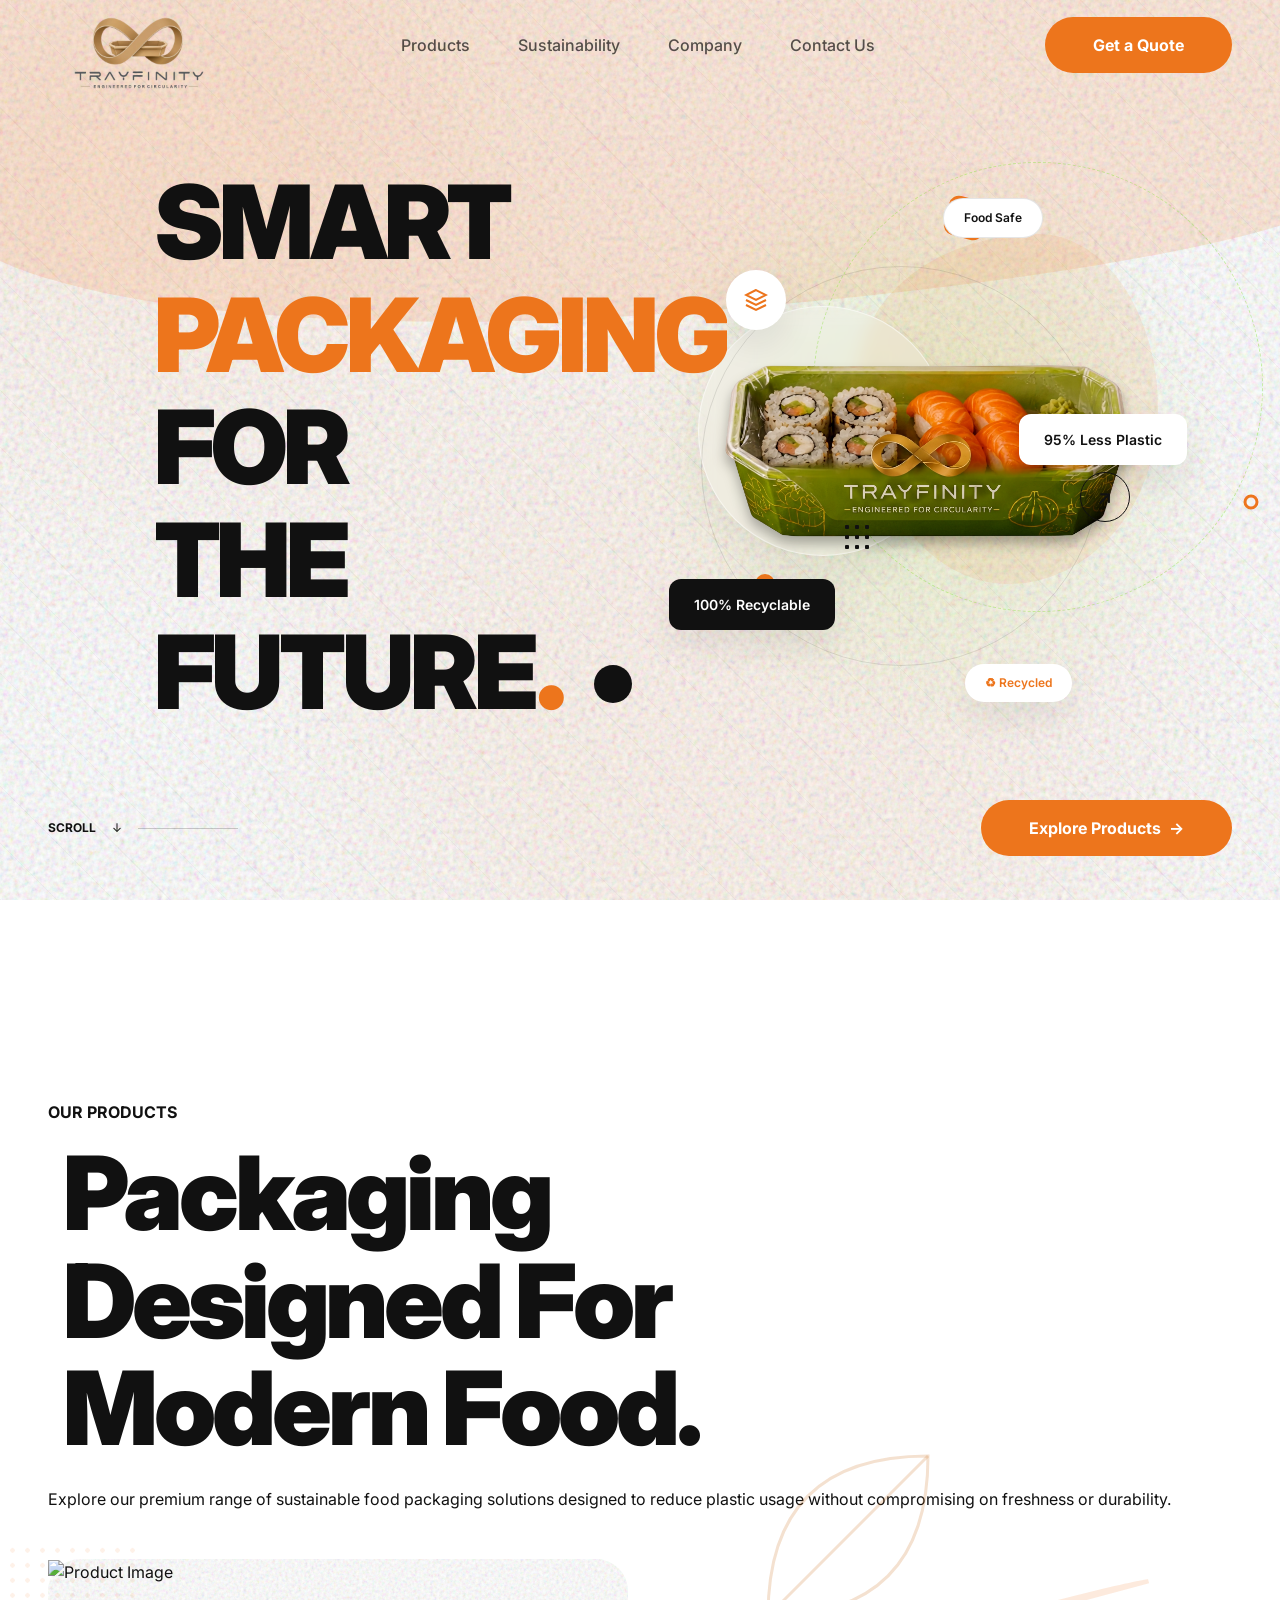
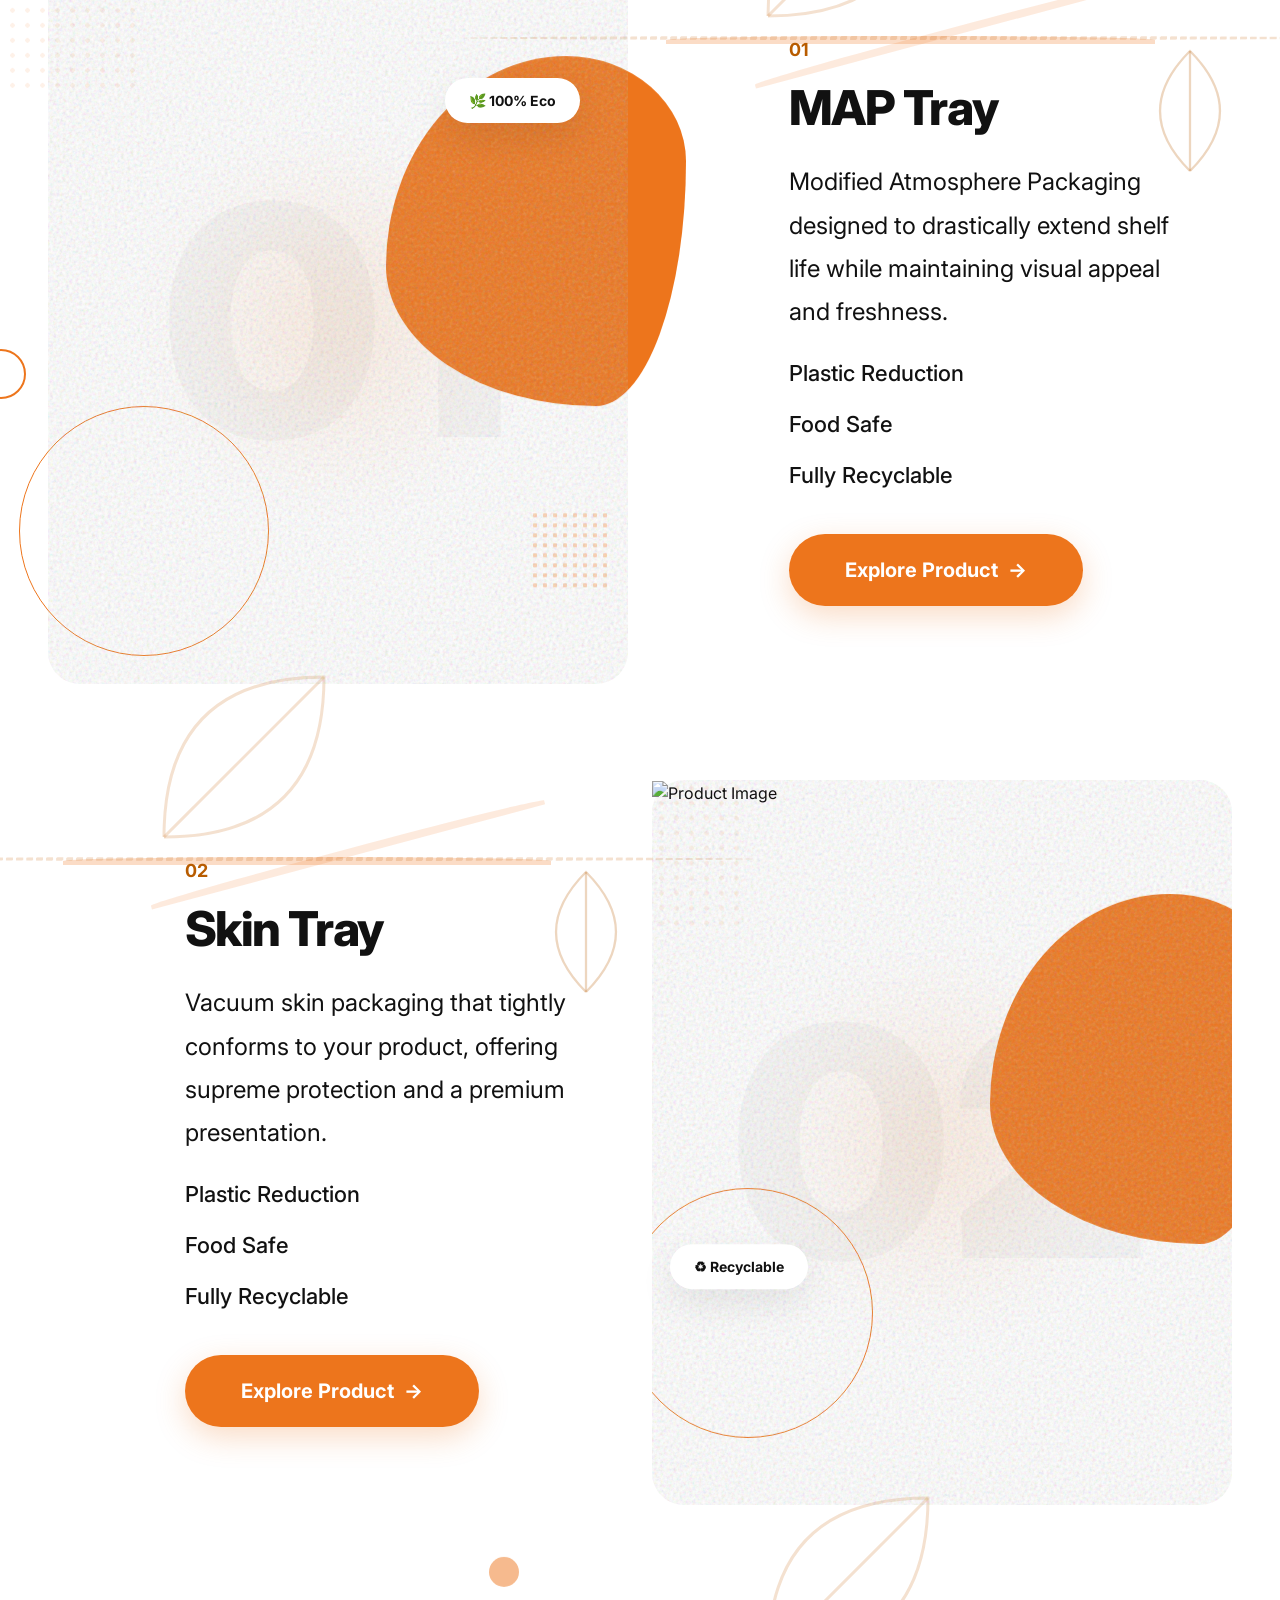
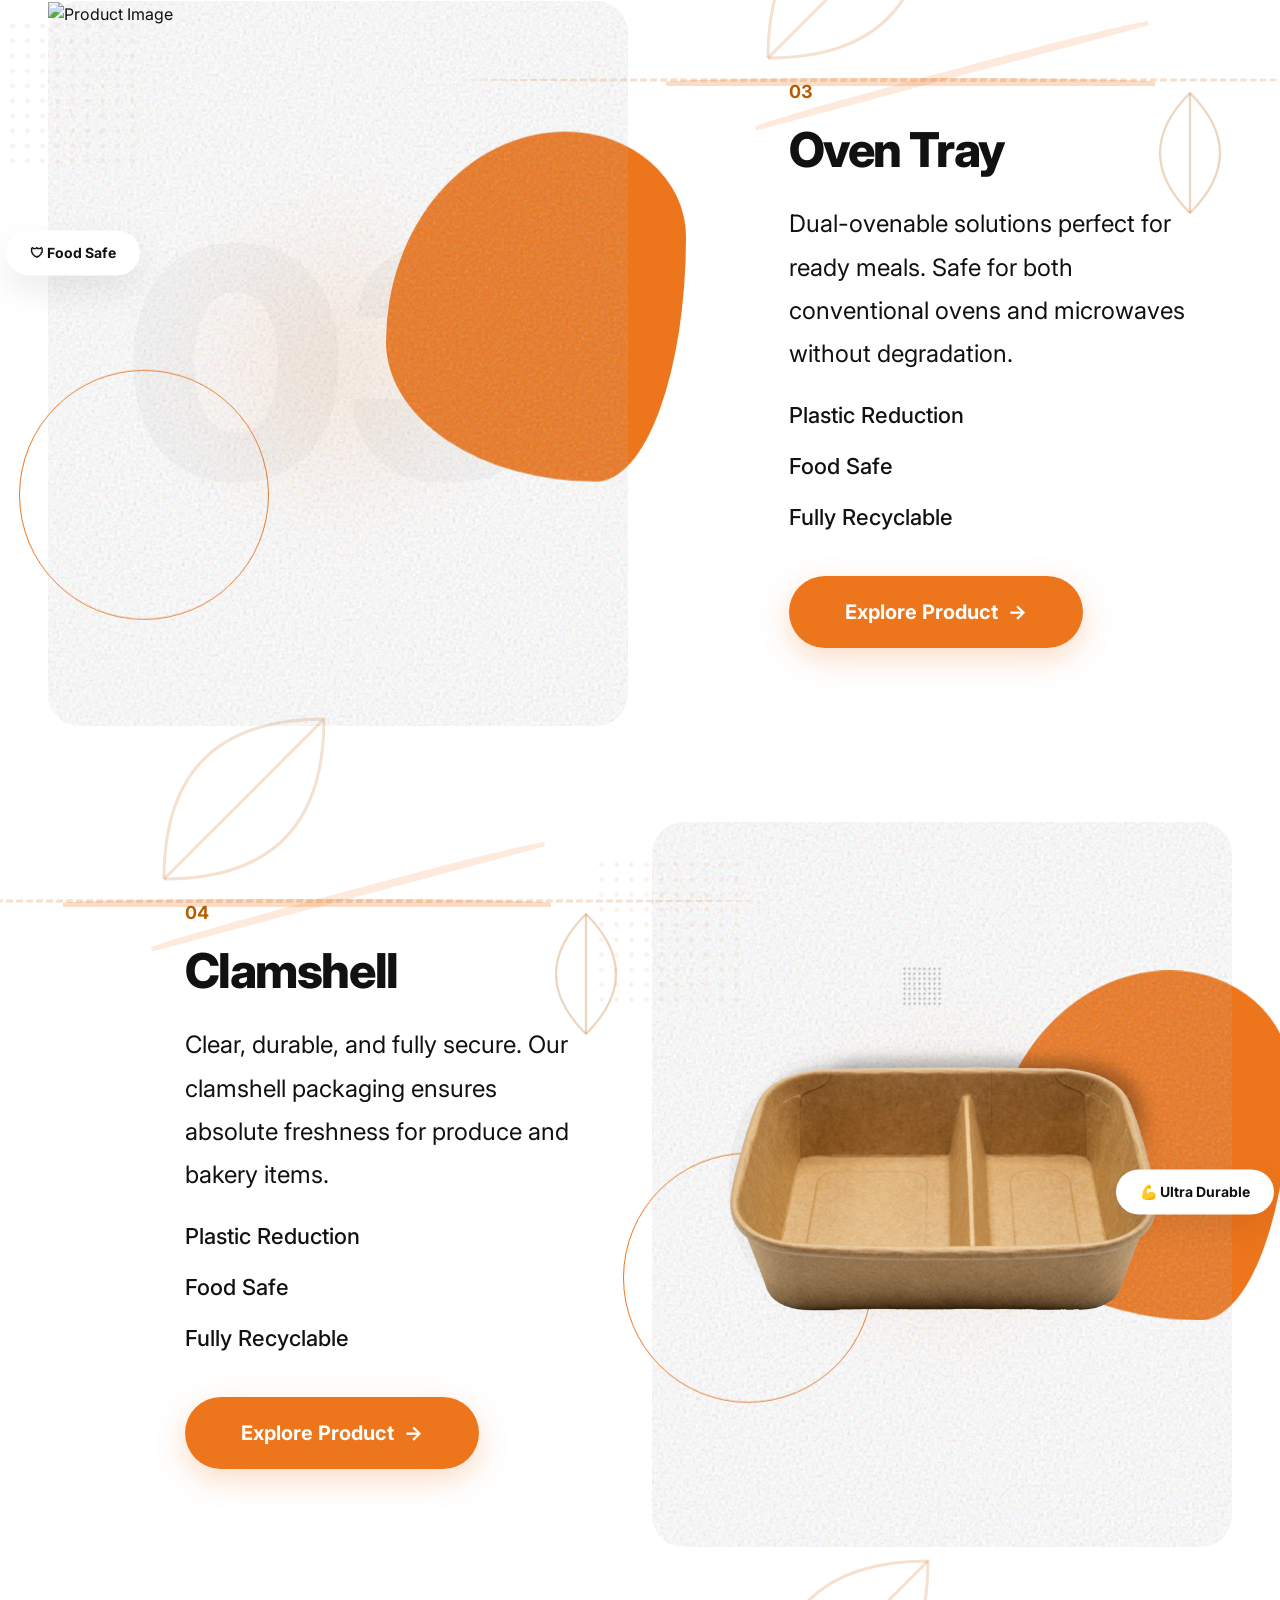
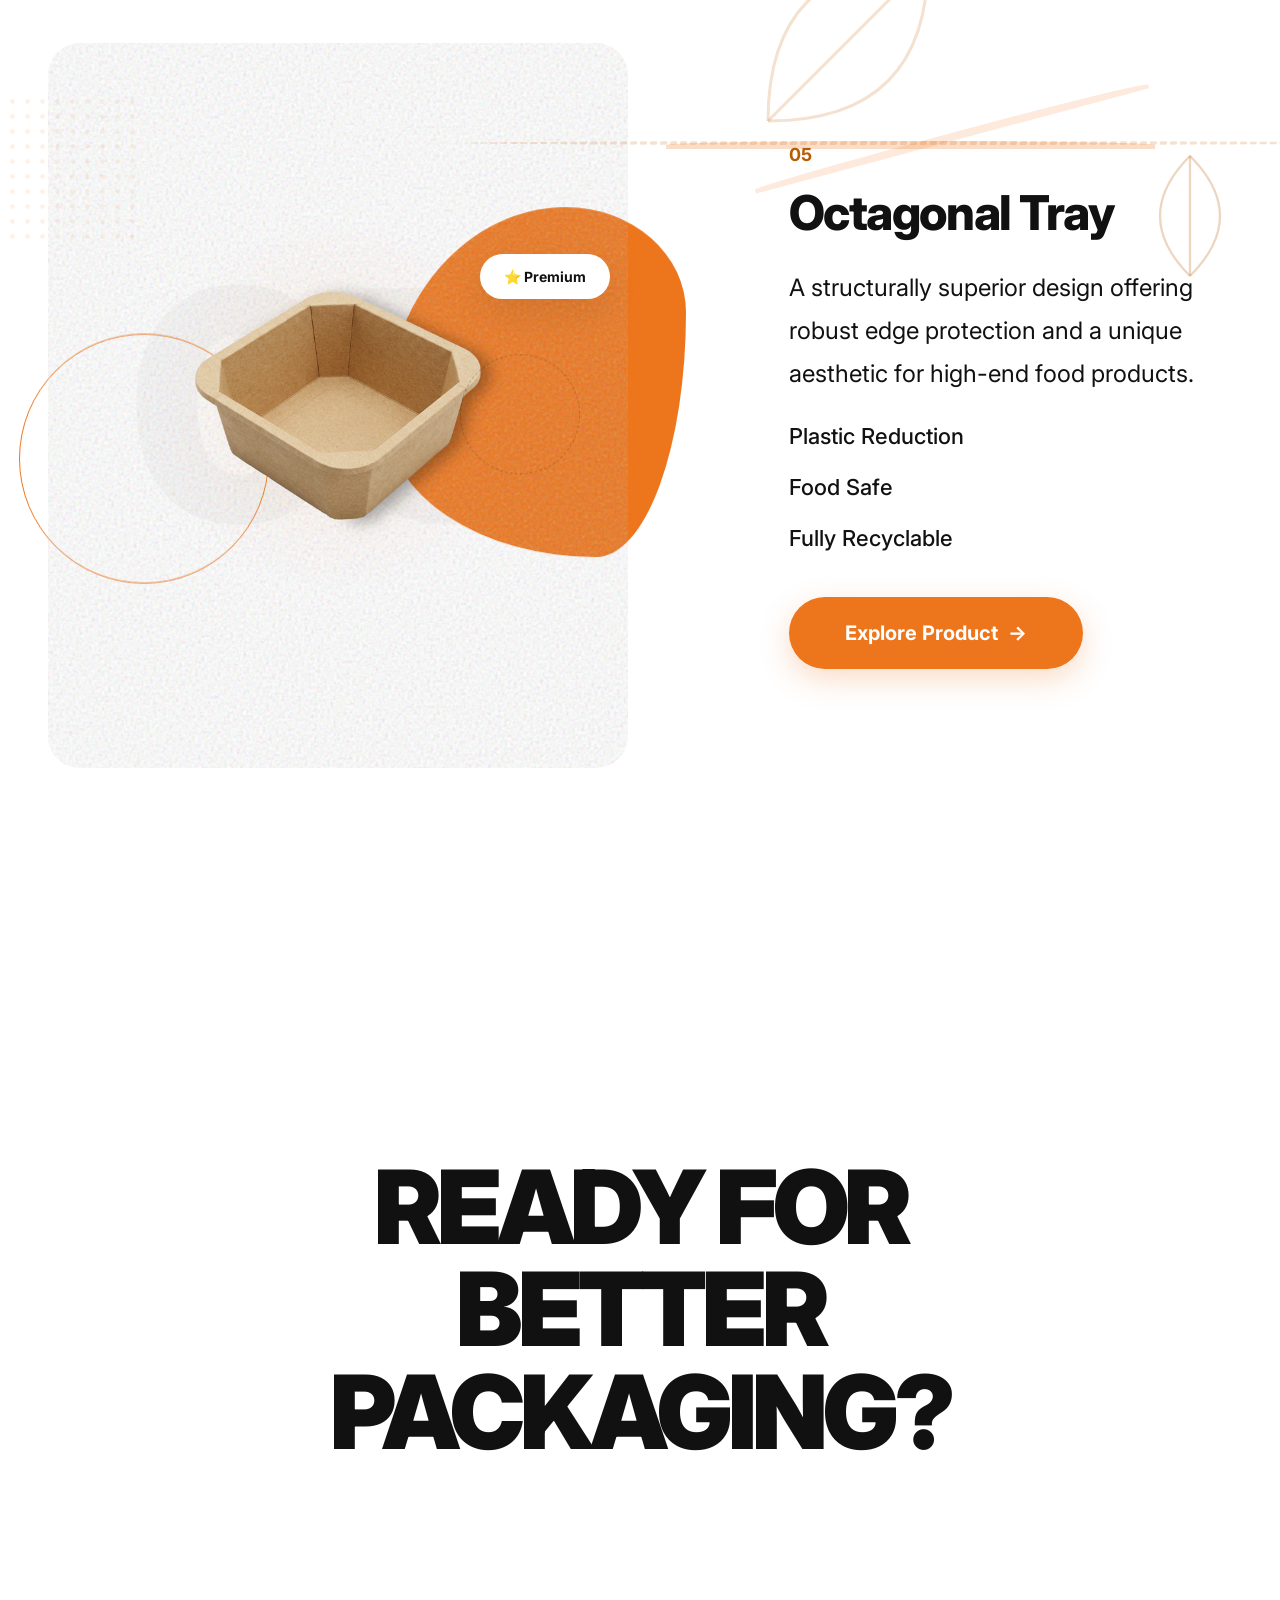
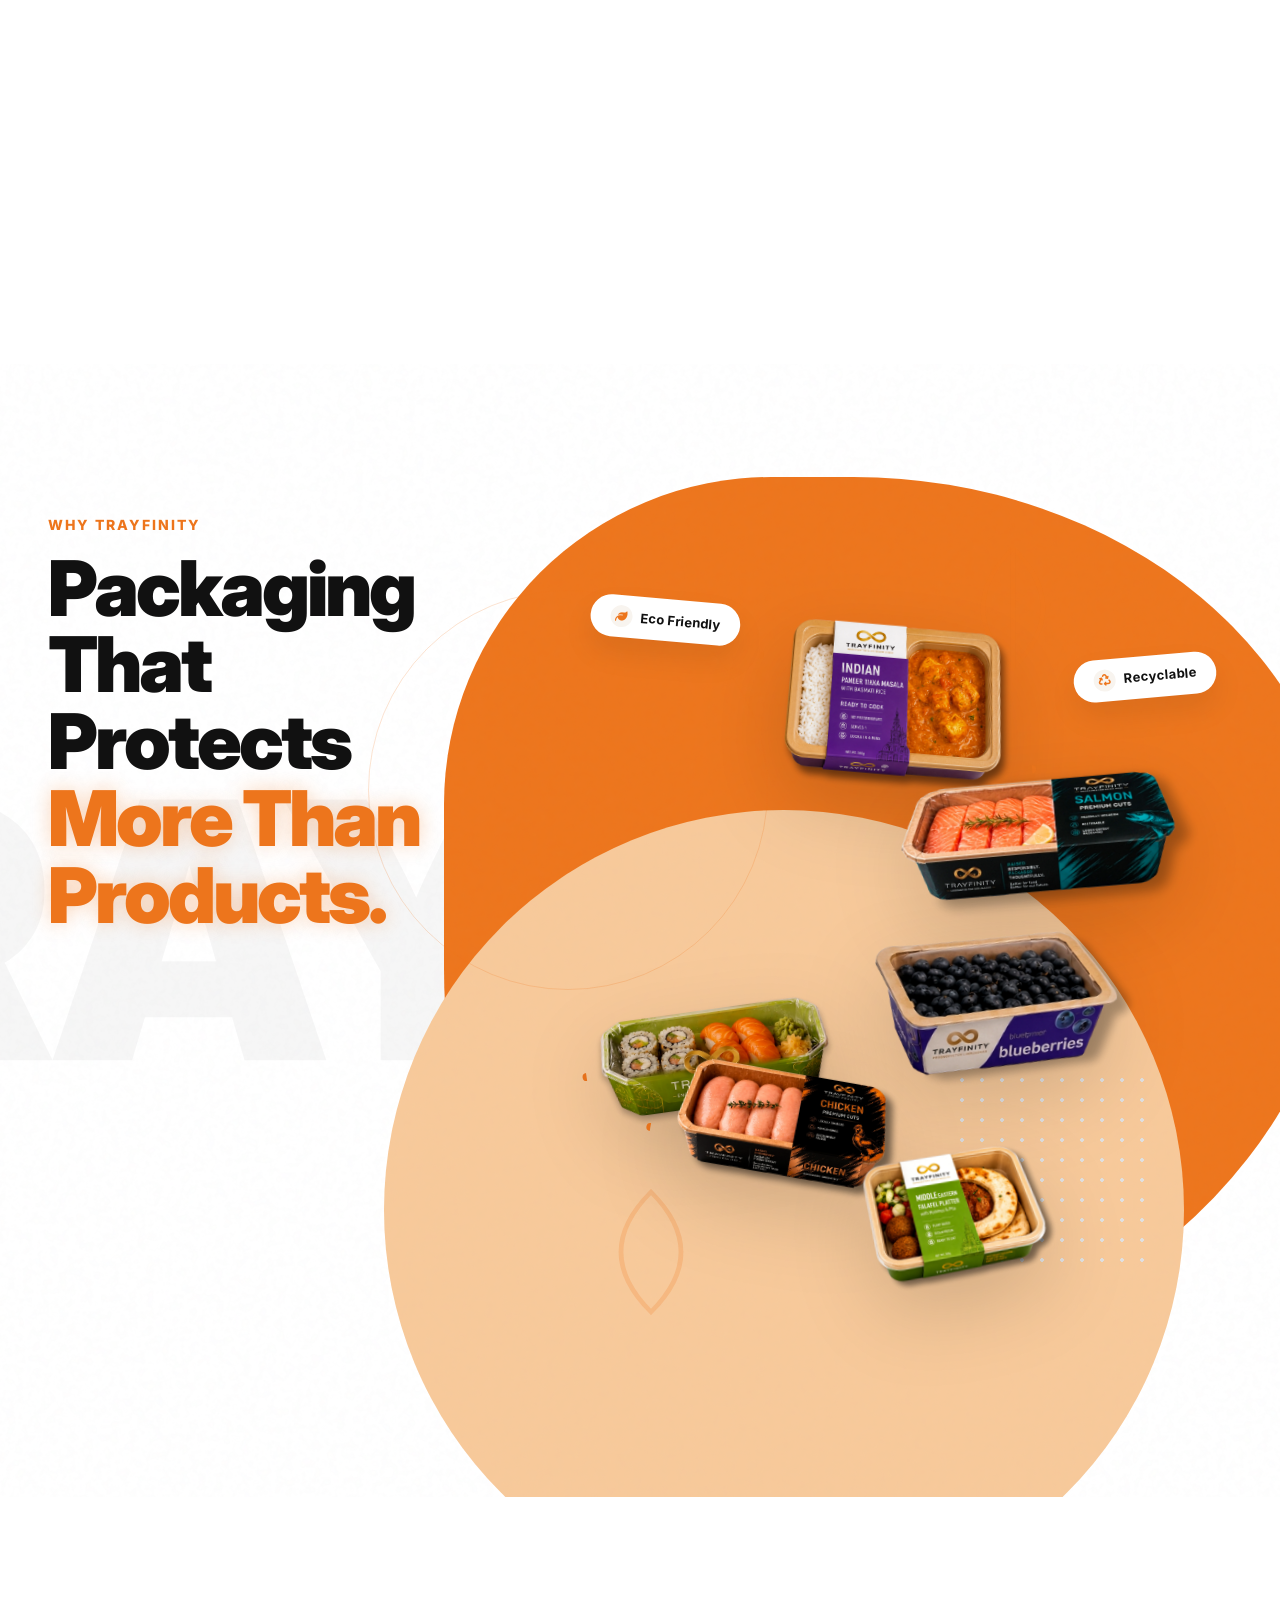
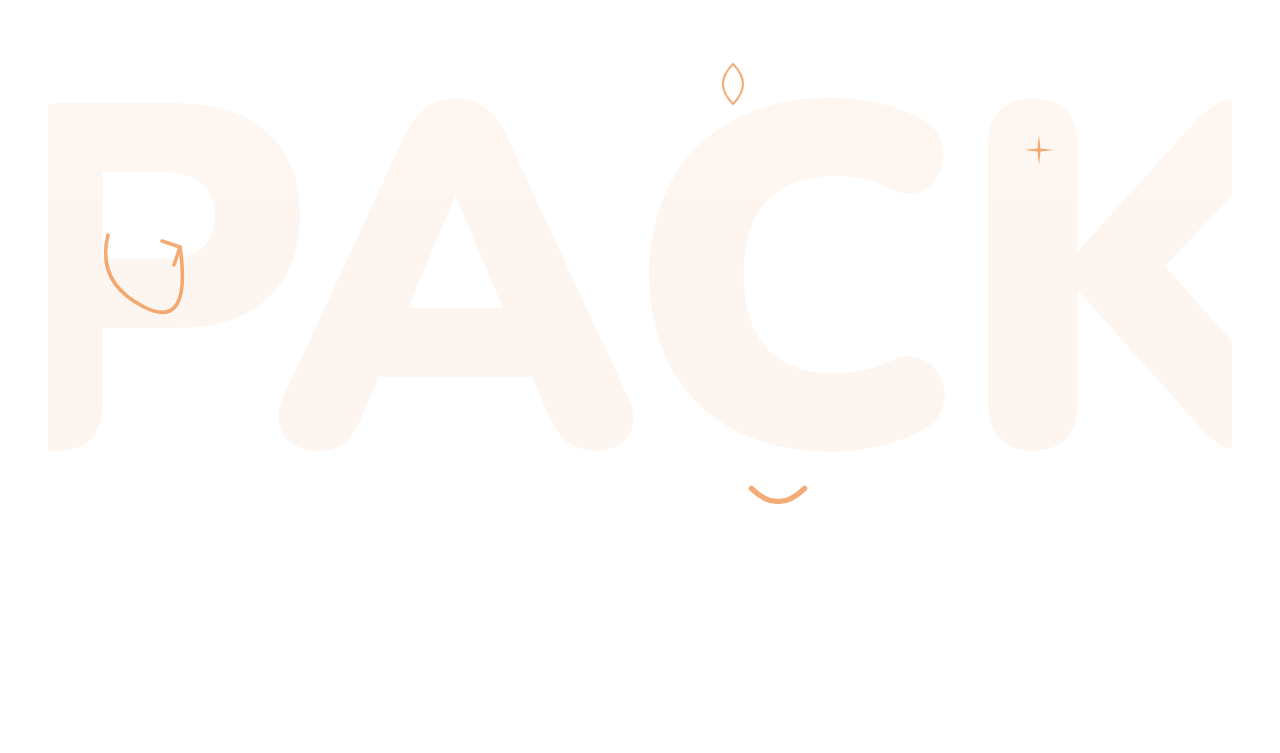
==== commit ffec931d: "feat: add interactive animations, parallax effects, and page-specific styling modules" ====
--- a/index.html
+++ b/index.html
@@ -4,6 +4,7 @@
     <meta charset="UTF-8">
     <meta name="viewport" content="width=device-width, initial-scale=1.0">
     <title>Trayfinity | Smart Packaging</title>
+    <link rel="shortcut icon" href="assets/webe-images/Logo.webp" type="image/x-icon">
     <!-- Google Fonts -->
     <link rel="preconnect" href="https://fonts.googleapis.com">
     <link rel="preconnect" href="https://fonts.gstatic.com" crossorigin>
@@ -66,7 +67,7 @@
                 <div class="auto-scroll-wrapper mx-auto overflow-hidden position-relative w-100 h-100">
                     <div class="photo-slideshow h-100 w-100 position-relative">
                         <!-- User will add pack photos here -->
-                        <img src="assets/webe-images/scroll.webp" class="slide-photo active" alt="Pack">
+                        <img src="assets/webe-images/10.webp" class="slide-photo " alt="Pack">
                         <img src="assets/webe-images/scroll1.webp" class="slide-photo" alt="Pack">
                         <img src="assets/webe-images/scroll2.webp" class="slide-photo" alt="Pack">
                         <img src="assets/webe-images/scroll3.webp" class="slide-photo" alt="Pack">
@@ -125,7 +126,7 @@
                 <div class="auto-scroll-wrapper overflow-hidden position-relative" style="width: 80%; height: 70%; position: absolute; top: 50%; left: 50%; transform: translate(-50%, -50%); z-index: 30;">
                     <div class="photo-slideshow h-100 w-100 position-relative">
                         <!-- User will add pack photos here -->
-                        <img src="assets/webe-images/scroll.webp" class="slide-photo active" alt="Pack">
+                        <img src="assets/webe-images/10.webp" class="slide-photo active" alt="Pack">
                         <img src="assets/webe-images/scroll1.webp" class="slide-photo" alt="Pack">
                         <img src="assets/webe-images/scroll2.webp" class="slide-photo" alt="Pack">
                         <img src="assets/webe-images/scroll3.webp" class="slide-photo" alt="Pack">
@@ -422,64 +423,88 @@
                         </div>
                         <div class="tf-small-badge d-flex align-items-center gap-2">
                             <div class="icon-circle"><i class="fas fa-recycle text-accent"></i></div>
-                            <span class="fw-bold small text-muted">Fully Recyclable</span>
                         </div>
                     </div>
                 </div>
 
                 <!-- Right Side: Hero Collage -->
-                <div class="col-lg-7 tf-benefits-right mt-5 mt-lg-0" style="height: 800px;">
+                <div class="col-lg-7 tf-benefits-right mt-5 mt-lg-0 position-relative" style="height: 800px;">
                     <div class="tf-hero-collage h-100 w-100 position-relative">
                         
-                        <!-- SVG Canvas for Connector Lines -->
-                        <svg class="tf-connector-canvas position-absolute top-0 start-0 w-100 h-100" style="z-index: 1;">
-                            <!-- Paths will be drawn by JS/CSS -->
-                            <path class="tf-connector-line draw-path" d="M 50% 50% Q 25% 25% 15% 35%" fill="none" stroke="#ED751C" stroke-width="1.5" stroke-dasharray="4 6"/>
-                            <path class="tf-connector-line draw-path" d="M 50% 50% C 60% 25% 85% 20% 80% 30%" fill="none" stroke="#ED751C" stroke-width="1.5" stroke-dasharray="4 6"/>
-                            <path class="tf-connector-line draw-path" d="M 50% 50% Q 75% 75% 70% 85%" fill="none" stroke="#ED751C" stroke-width="1.5" stroke-dasharray="4 6"/>
-                            <path class="tf-connector-line draw-path" d="M 50% 50% C 30% 70% 15% 80% 25% 90%" fill="none" stroke="#ED751C" stroke-width="1.5" stroke-dasharray="4 6"/>
-                        </svg>
-
-                        <!-- Central Tray -->
-                        <div class="tf-tray-center tf-float-slow b-parallax-item" data-speed="0.03" style="z-index: 5;">
-                            <img src="assets/images/8.png" alt="Premium Tray">
-                        </div>
-
-                        <!-- 4 Smaller Trays -->
-                        <div class="tf-tray-side tray-pos-1 tf-float-reverse b-parallax-item" data-speed="0.06" style="z-index: 4;">
-                            <img src="assets/images/2.png" alt="Kraft Tray">
-                        </div>
-                        <div class="tf-tray-side tray-pos-2 tf-float-slow b-parallax-item" data-speed="-0.04" style="animation-delay: 1s; z-index: 4;">
-                            <img src="assets/images/4.png" alt="Food Safe Tray">
-                        </div>
-                        <div class="tf-tray-side tray-pos-3 tf-float-reverse b-parallax-item" data-speed="0.05" style="animation-delay: 2s; z-index: 4;">
-                            <img src="assets/images/5.png" alt="Recyclable Tray">
-                        </div>
-                        <div class="tf-tray-side tray-pos-4 tf-float-slow b-parallax-item" data-speed="-0.07" style="animation-delay: 3s; z-index: 4;">
-                            <img src="assets/images/7.png" alt="Clamshell Tray">
-                        </div>
-
-                        <!-- Benefit Labels (Pills) -->
-                        <div class="tf-pill pill-pos-1 b-pill-anim" style="z-index: 6;">
-                            <span class="pill-icon text-accent"><i class="fas fa-leaf"></i></span> Eco Friendly
-                        </div>
-                        <div class="tf-pill pill-pos-2 b-pill-anim" style="animation-delay: 0.2s; z-index: 6;">
-                            <span class="pill-icon text-accent"><i class="fas fa-shield-alt"></i></span> Food Safe
-                        </div>
-                        <div class="tf-pill pill-pos-3 b-pill-anim" style="animation-delay: 0.4s; z-index: 6;">
-                            <span class="pill-icon text-accent"><i class="fas fa-star"></i></span> Premium Finish
-                        </div>
-                        <div class="tf-pill pill-pos-4 b-pill-anim" style="animation-delay: 0.6s; z-index: 6;">
-                            <span class="pill-icon text-accent"><i class="fas fa-tint-slash"></i></span> Leak Resistant
-                        </div>
-                        <div class="tf-pill pill-pos-5 b-pill-anim" style="animation-delay: 0.8s; z-index: 6;">
-                            <span class="pill-icon text-accent"><i class="fas fa-feather"></i></span> Lightweight
-                        </div>
-                        <div class="tf-pill pill-pos-6 b-pill-anim" style="animation-delay: 1s; z-index: 6;">
-                            <span class="pill-icon text-accent"><i class="fas fa-recycle"></i></span> Recyclable
-                        </div>
-
-                    </div>
+                        <!-- 1. Top Center: Eco Friendly -->
+                        <div class="tf-tray-item t-pos-1 tf-float-slow b-parallax-item" data-speed="0.04">
+                            <svg class="connector-svg" style="top: 20%; left: -40%; width: 120px; height: 80px;">
+                                <path class="connector-line draw-path" d="M 0 40 Q 60 60 120 20"/>
+                                <circle class="connector-dot" cx="120" cy="20" r="4"/>
+                            </svg>
+                            <div class="tf-pill b-pill-anim" style="top: 5%; left: -60%; animation-delay: 0.1s;">
+                                <span class="pill-icon text-accent"><i class="fas fa-leaf"></i></span> Eco Friendly
+                            </div>
+                            <img src="assets/webe-images/scroll.webp" alt="Kraft Tray">
+                        </div>
+
+                        <!-- 2. Top Right: Recyclable -->
+                        <div class="tf-tray-item t-pos-2 tf-float-reverse b-parallax-item" data-speed="0.06">
+                            <svg class="connector-svg" style="top: -10%; right: 20%; width: 80px; height: 80px;">
+                                <path class="connector-line draw-path" d="M 80 0 Q 40 20 0 60"/>
+                                <circle class="connector-dot" cx="0" cy="60" r="4"/>
+                            </svg>
+                            <div class="tf-pill b-pill-anim" style="top: -30%; right: -10%; animation-delay: 0.3s;">
+                                <span class="pill-icon text-accent"><i class="fas fa-recycle"></i></span> Recyclable
+                            </div>
+                            <img src="assets/webe-images/scroll1.webp" alt="Divided Tray">
+                        </div>
+
+                        <!-- 3. Middle Left: Food Safe -->
+                        <div class="tf-tray-item t-pos-3 tf-float-slow b-parallax-item" data-speed="-0.03">
+                            <svg class="connector-svg" style="top: 40%; left: -50%; width: 130px; height: 40px;">
+                                <path class="connector-line draw-path" d="M 0 20 L 130 20"/>
+                                <circle class="connector-dot" cx="130" cy="20" r="4"/>
+                            </svg>
+                            <div class="tf-pill b-pill-anim" style="top: 40%; left: -75%; animation-delay: 0.5s;">
+                                <span class="pill-icon text-accent"><i class="fas fa-shield-alt"></i></span> Food Safe
+                            </div>
+                            <img src="assets/webe-images/scroll2.webp" alt="Square Tray">
+                        </div>
+
+                        <!-- 4. Middle Right: Premium Finish -->
+                        <div class="tf-tray-item t-pos-4 tf-float-reverse b-parallax-item" data-speed="-0.05">
+                            <svg class="connector-svg" style="top: 30%; right: -40%; width: 120px; height: 60px;">
+                                <path class="connector-line draw-path" d="M 120 30 L 0 50"/>
+                                <circle class="connector-dot" cx="0" cy="50" r="4"/>
+                            </svg>
+                            <div class="tf-pill b-pill-anim" style="top: 25%; right: -60%; animation-delay: 0.2s;">
+                                <span class="pill-icon text-accent"><i class="fas fa-star"></i></span> Premium Finish
+                            </div>
+                            <img src="assets/webe-images/scroll3.webp" alt="Premium Tray">
+                        </div>
+
+                        <!-- 5. Bottom Left: Leak Resistant -->
+                        <div class="tf-tray-item t-pos-5 tf-float-slow b-parallax-item" data-speed="0.05">
+                            <svg class="connector-svg" style="bottom: 0%; left: -50%; top: auto; width: 130px; height: 80px;">
+                                <path class="connector-line draw-path" d="M 0 80 Q 65 50 130 20"/>
+                                <circle class="connector-dot" cx="130" cy="20" r="4"/>
+                            </svg>
+                            <div class="tf-pill b-pill-anim" style="bottom: -15%; left: -70%; animation-delay: 0.6s;">
+                                <span class="pill-icon text-accent"><i class="fas fa-tint-slash"></i></span> Leak Resistant
+                            </div>
+                            <img src="assets/webe-images/scroll4.webp" alt="Deep Tray">
+                        </div>
+
+                        <!-- 6. Bottom Right: Lightweight -->
+                        <div class="tf-tray-item t-pos-6 tf-float-reverse b-parallax-item" data-speed="0.04">
+                            <svg class="connector-svg" style="bottom: 20%; right: -30%; top: auto; width: 90px; height: 60px;">
+                                <path class="connector-line draw-path" d="M 90 30 Q 45 40 0 10"/>
+                                <circle class="connector-dot" cx="0" cy="10" r="4"/>
+                            </svg>
+                            <div class="tf-pill b-pill-anim" style="bottom: 10%; right: -50%; animation-delay: 0.4s;">
+                                <span class="pill-icon text-accent"><i class="fas fa-feather"></i></span> Lightweight
+                            </div>
+                            <img src="assets/webe-images/scroll5.webp" alt="Small Tray">
+                        </div>
+                        
+                    </div>
+                </div>
                 </div>
             </div>
         </div>
--- a/css/home.css
+++ b/css/home.css
@@ -1044,17 +1044,17 @@
     color: #B85C00;
 }
 .product-block .text-area .prod-title {
-    font-size: 64px !important;
+    font-size: clamp(32px, 5vw, 64px) !important;
     font-weight: 800 !important;
     letter-spacing: -0.03em;
     margin-bottom: 1.5rem;
 }
 .product-block .text-area .prod-desc {
-    font-size: 24px !important;
+    font-size: clamp(16px, 2vw, 24px) !important;
     line-height: 1.8 !important;
 }
 .product-block .text-area .feature-list li {
-    font-size: 22px !important;
+    font-size: clamp(16px, 1.8vw, 22px) !important;
     margin-bottom: 18px !important;
 }
 
--- a/css/benefits.css
+++ b/css/benefits.css
@@ -89,7 +89,7 @@
 }
 
 .tf-benefits-headline {
-    font-size: 90px;
+    font-size: clamp(40px, 6vw, 90px);
     line-height: 1;
     letter-spacing: -3px;
 }
@@ -99,7 +99,7 @@
 }
 
 .tf-benefits-desc {
-    font-size: 20px;
+    font-size: clamp(16px, 2vw, 20px);
     line-height: 1.6;
     color: #444;
 }
@@ -129,53 +129,58 @@
     transition: transform 0.6s cubic-bezier(0.2, 0.8, 0.2, 1);
 }
 
-.tf-tray-center {
-    position: absolute;
-    top: 50%; left: 50%;
-    transform: translate(-50%, -50%);
-    width: 450px;
+.tf-tray-item {
+    position: absolute;
+    cursor: pointer;
     z-index: 5;
-    cursor: pointer;
-}
-.tf-tray-center:hover img, .tf-tray-side:hover img {
+}
+.tf-tray-item:hover img {
     transform: scale(1.05) translateY(-10px);
 }
 
-.tf-tray-side {
-    position: absolute;
-    cursor: pointer;
-}
-.tray-pos-1 { width: 250px; top: 10%; left: 15%; transform: rotate(-15deg); }
-.tray-pos-2 { width: 300px; top: 5%; right: 5%; transform: rotate(10deg); }
-.tray-pos-3 { width: 280px; bottom: 10%; right: 10%; transform: rotate(-5deg); }
-.tray-pos-4 { width: 220px; bottom: 15%; left: 20%; transform: rotate(15deg); }
-
+/* 6 Tray Orbital Positions */
+.t-pos-1 { width: 280px; top: 10%; left: 50%; transform: translateX(-50%) rotate(5deg); }
+.t-pos-2 { width: 320px; top: 25%; right: 5%; transform: rotate(-5deg); }
+.t-pos-3 { width: 260px; top: 55%; left: 5%; transform: rotate(-8deg); }
+.t-pos-4 { width: 340px; top: 45%; right: 10%; transform: rotate(5deg); }
+.t-pos-5 { width: 260px; bottom: 15%; left: 15%; transform: rotate(10deg); }
+.t-pos-6 { width: 220px; bottom: 5%; right: 25%; transform: rotate(-5deg); }
 
 /* --- BENEFIT PILLS --- */
 .tf-pill {
     position: absolute;
     background: #FFF;
-    padding: 12px 24px;
+    padding: 10px 20px;
     border-radius: 50px;
     font-weight: 700;
-    font-size: 14px;
+    font-size: 13px;
     box-shadow: 0 15px 30px rgba(0,0,0,0.08);
-    display: flex; align-items: center; gap: 10px;
+    display: flex; align-items: center; gap: 8px;
     cursor: default;
+    white-space: nowrap;
     transition: transform 0.4s ease;
+    z-index: 10;
 }
 .tf-pill:hover { transform: translateY(-5px) scale(1.05); }
 
-.pill-pos-1 { top: 20%; left: 5%; }
-.pill-pos-2 { top: 35%; right: -5%; }
-.pill-pos-3 { top: 50%; left: 0%; }
-.pill-pos-4 { bottom: 35%; right: 0%; }
-.pill-pos-5 { bottom: 20%; left: 10%; }
-.pill-pos-6 { bottom: 5%; right: 25%; }
+/* SVG Connectors */
+.connector-svg {
+    position: absolute;
+    top: 50%; left: 50%;
+    width: 200px; height: 100px;
+    pointer-events: none;
+    z-index: 0;
+}
+.connector-line {
+    fill: none; stroke: #ED751C; stroke-width: 1.5; stroke-dasharray: 4 6;
+}
+.connector-dot {
+    fill: #ED751C;
+}
 
 .pill-icon {
     display: flex; justify-content: center; align-items: center;
-    width: 24px; height: 24px;
+    width: 22px; height: 22px;
     background: #F8F4EF;
     border-radius: 50%;
     font-size: 12px;
@@ -225,9 +230,43 @@
 }
 
 /* RESPONSIVE Adjustments */
-@media (max-width: 992px) {
-    .tf-benefits-headline { font-size: 60px; }
-    .tf-tray-center { width: 300px; }
-    .tray-pos-1, .tray-pos-2, .tray-pos-3, .tray-pos-4 { width: 150px; }
-    .tf-hero-collage { height: 600px; }
-}
+@media (max-width: 991.98px) {
+    .tf-benefits-section {
+        padding: 80px 0;
+    }
+    .tf-benefits-left {
+        text-align: center;
+        margin-bottom: 50px;
+    }
+    .tf-benefits-desc {
+        margin: 0 auto;
+    }
+    .tf-badges-row {
+        justify-content: center;
+    }
+    
+    /* Scale the complex orbital collage down proportionally for tablet/mobile */
+    .tf-benefits-right {
+        height: 600px !important;
+        display: flex;
+        justify-content: center;
+        align-items: center;
+        overflow: hidden;
+    }
+    .tf-hero-collage {
+        transform: scale(0.65);
+        transform-origin: center center;
+        width: 100vw;
+    }
+}
+@media (max-width: 575.98px) {
+    .tf-hero-collage {
+        transform: scale(0.45);
+    }
+    .tf-benefits-right {
+        height: 450px !important;
+    }
+    .tf-b-orange-shape, .tf-b-beige-circle {
+        transform: scale(0.6);
+    }
+}
